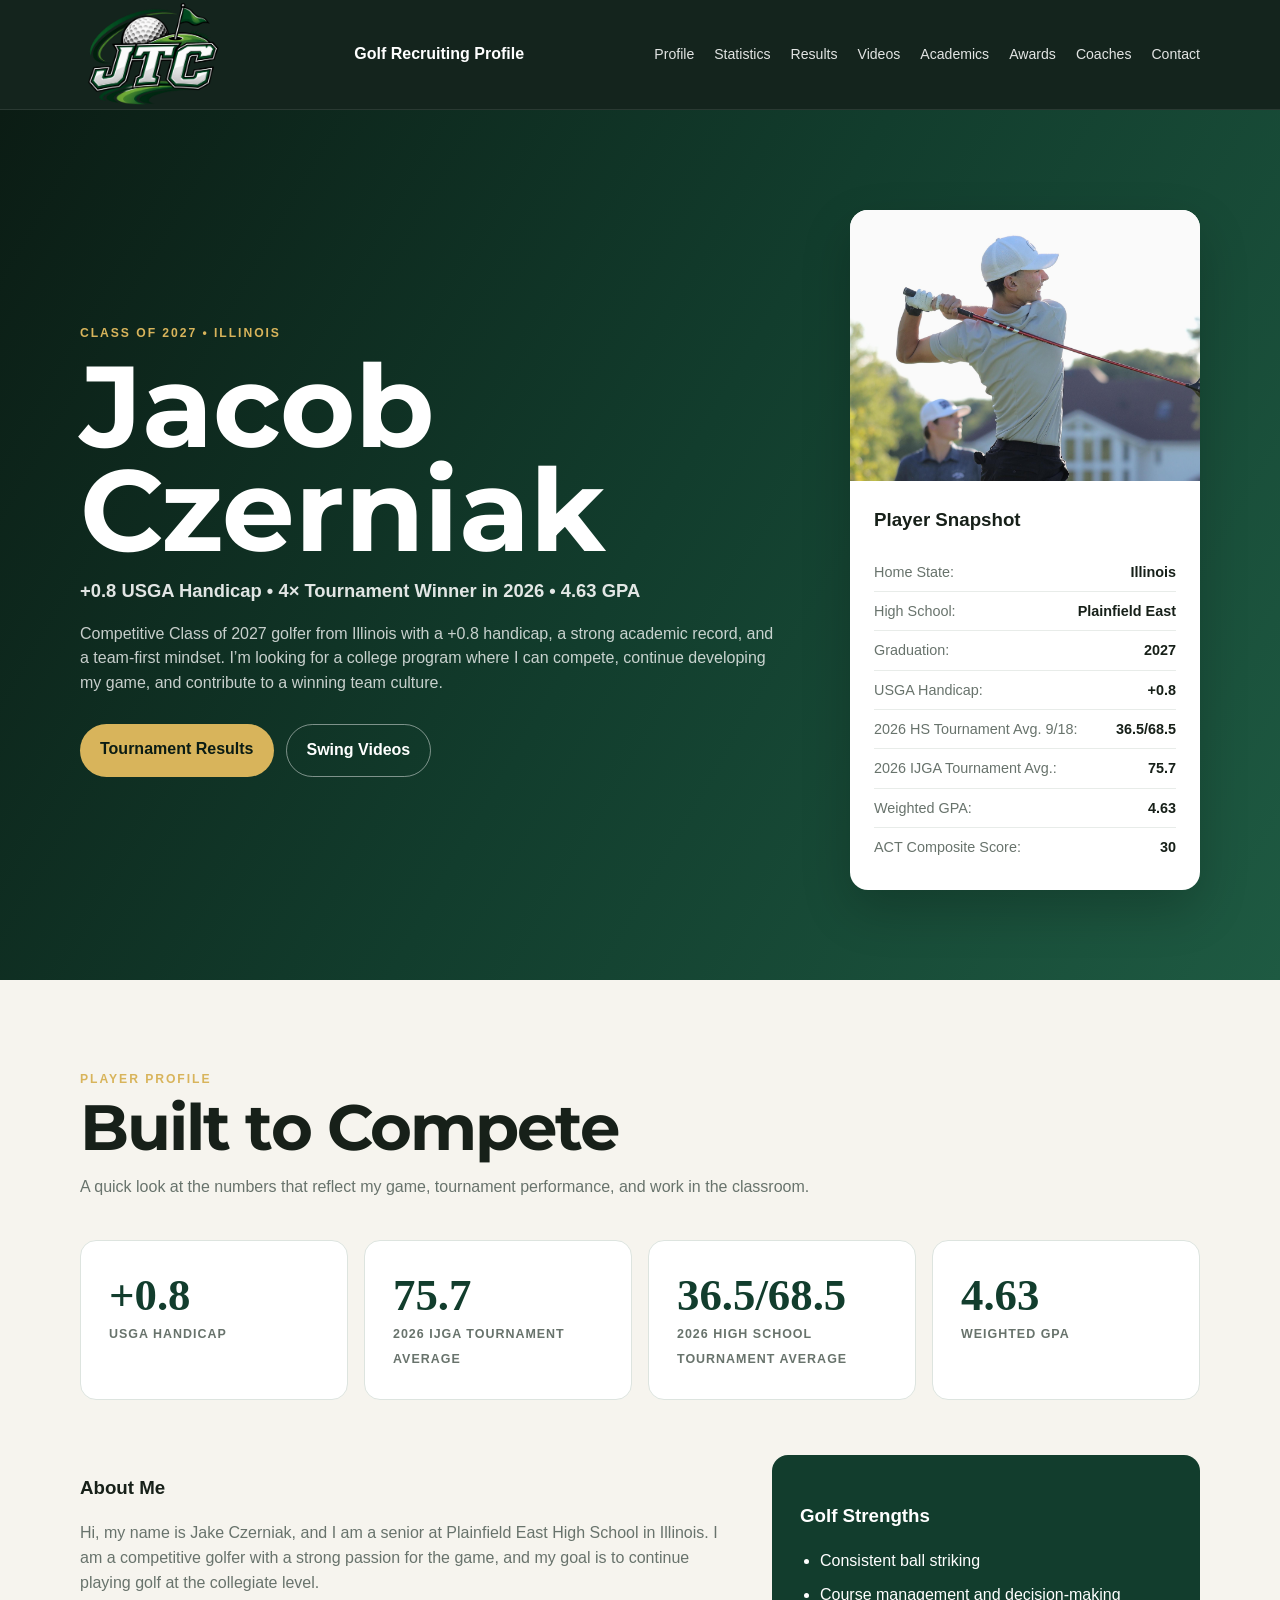
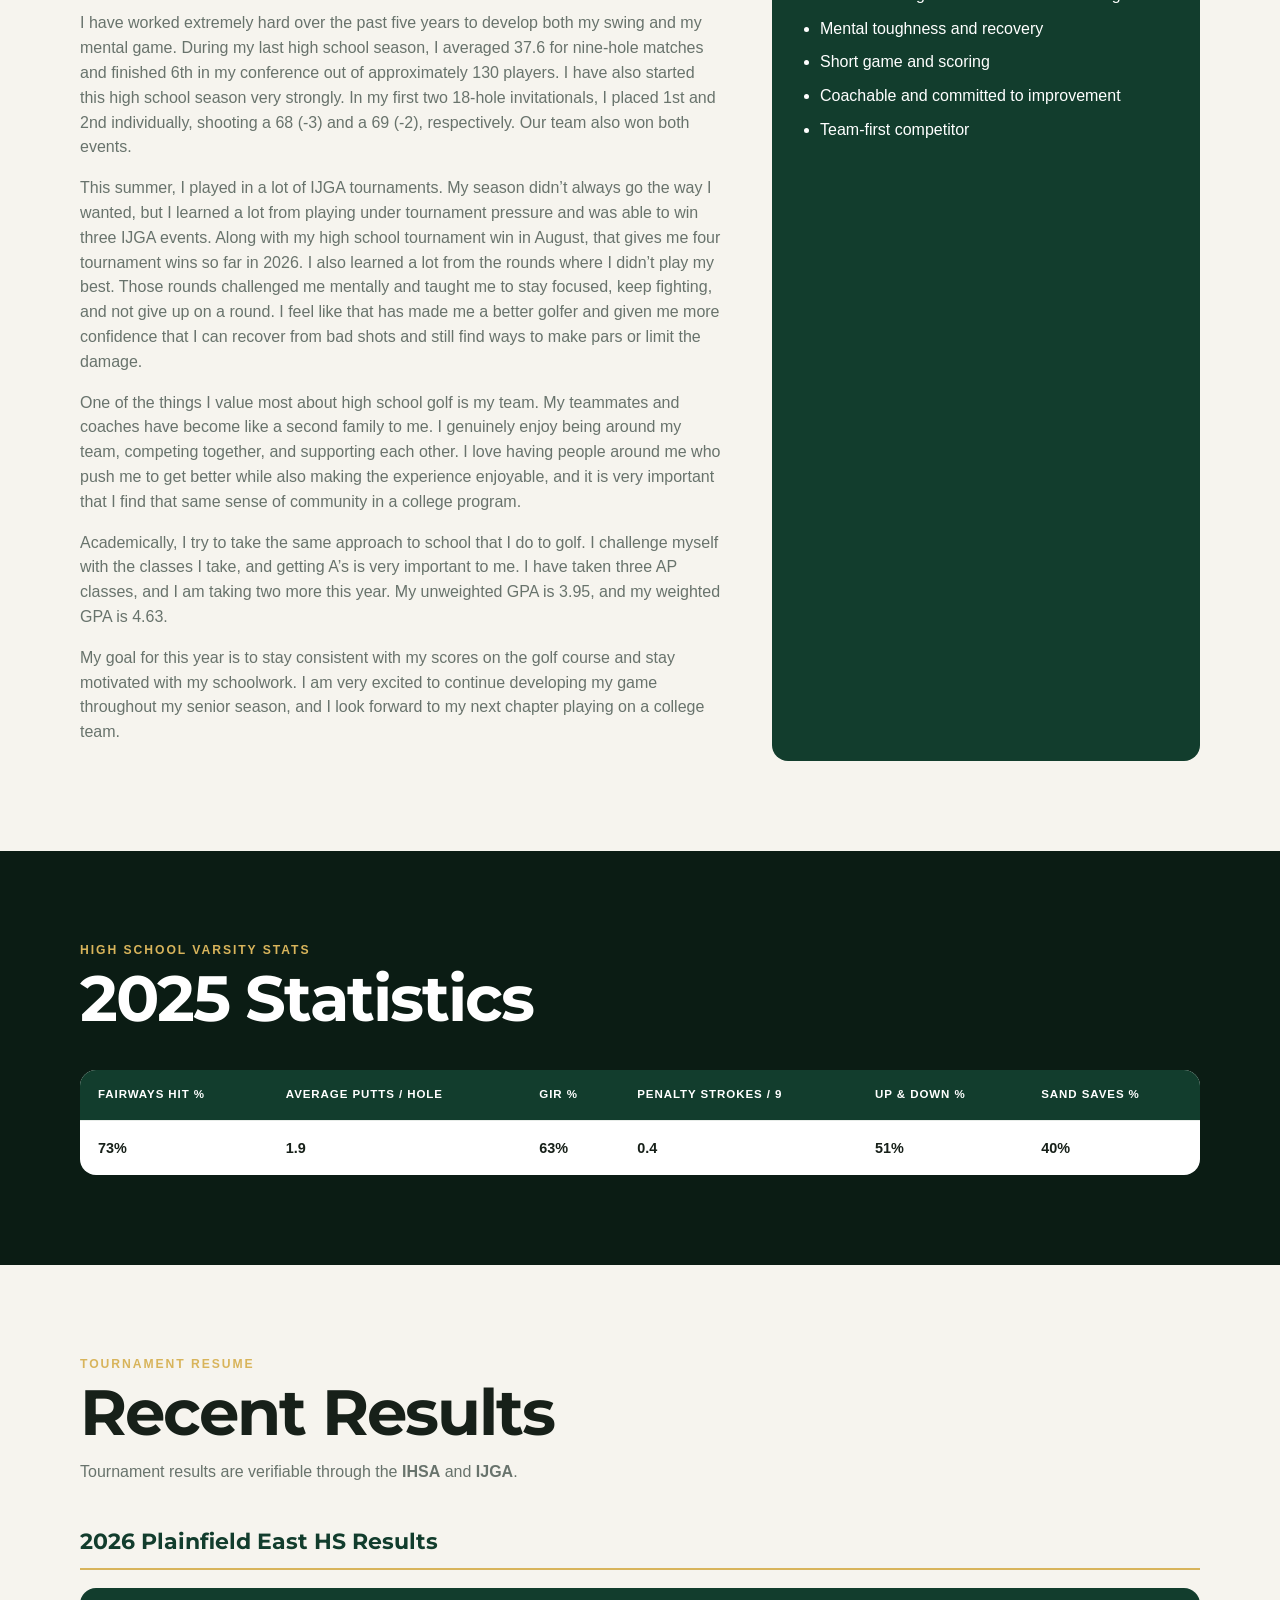
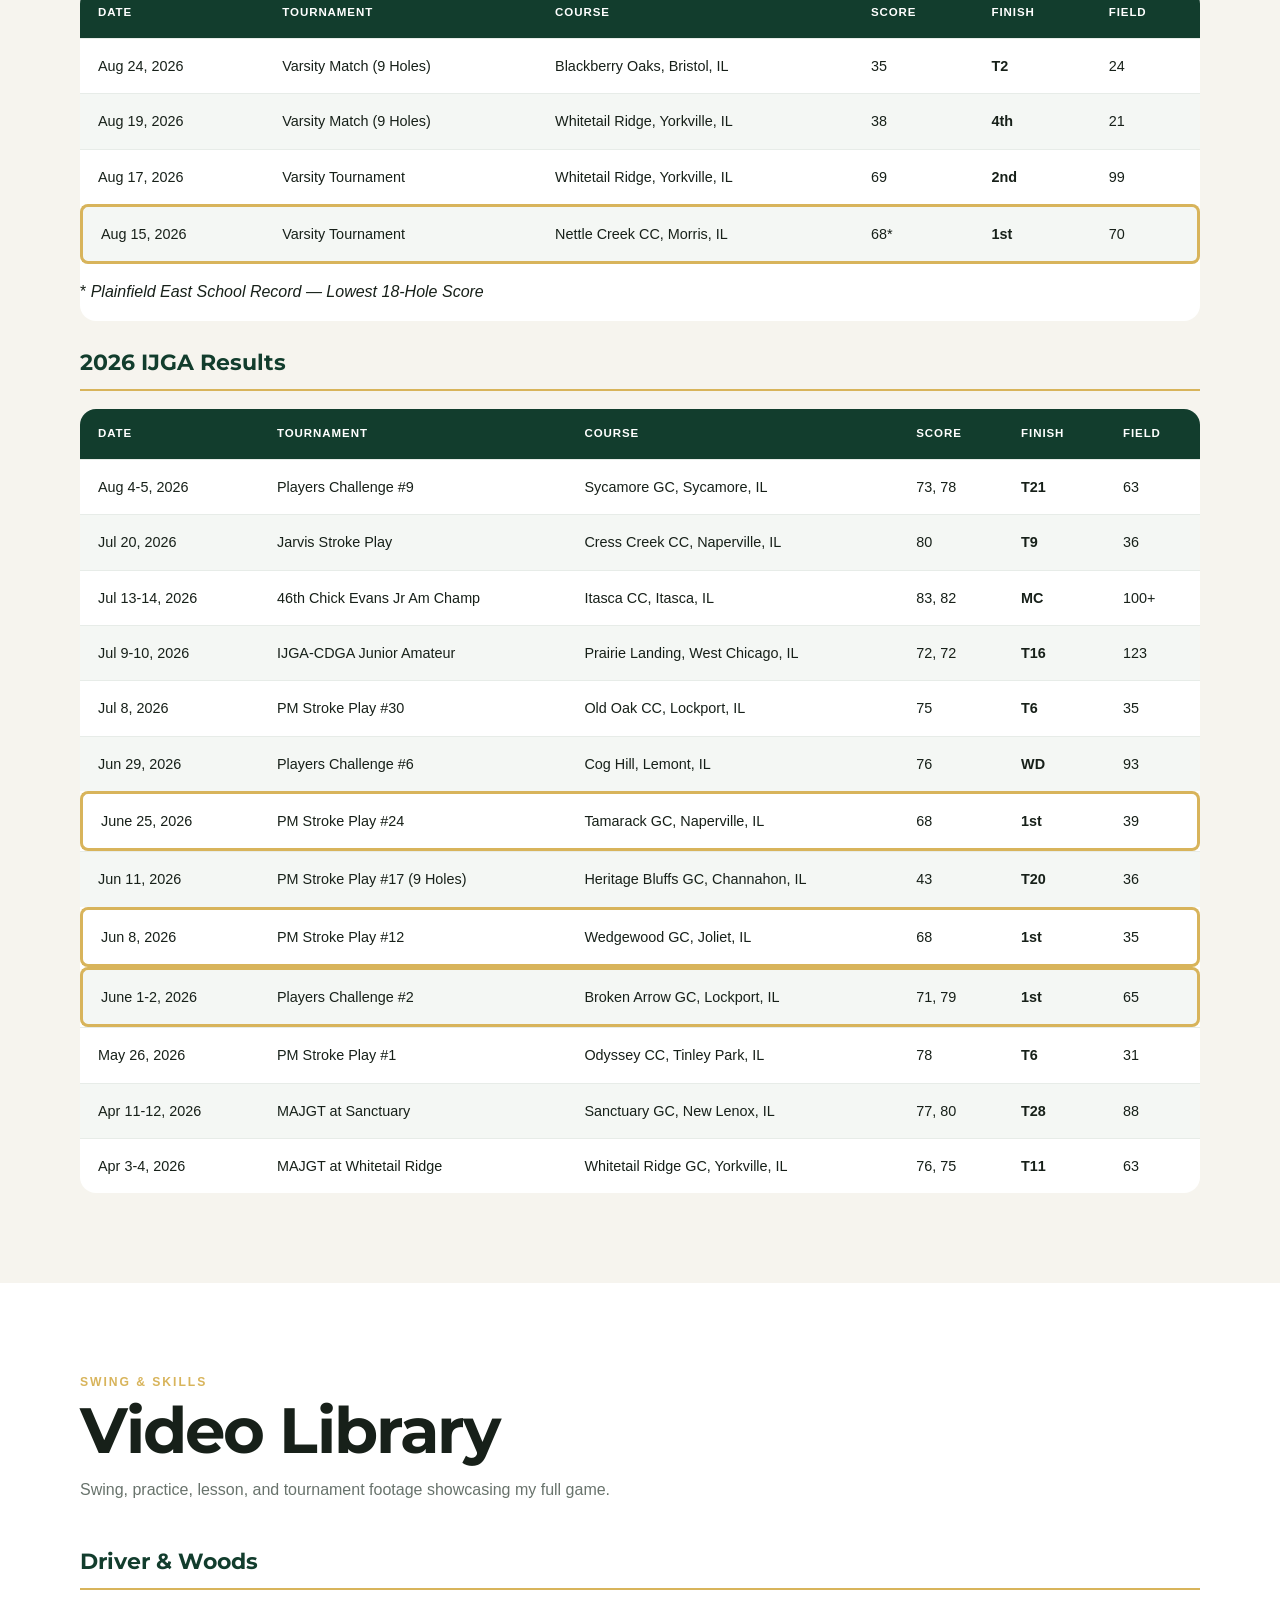
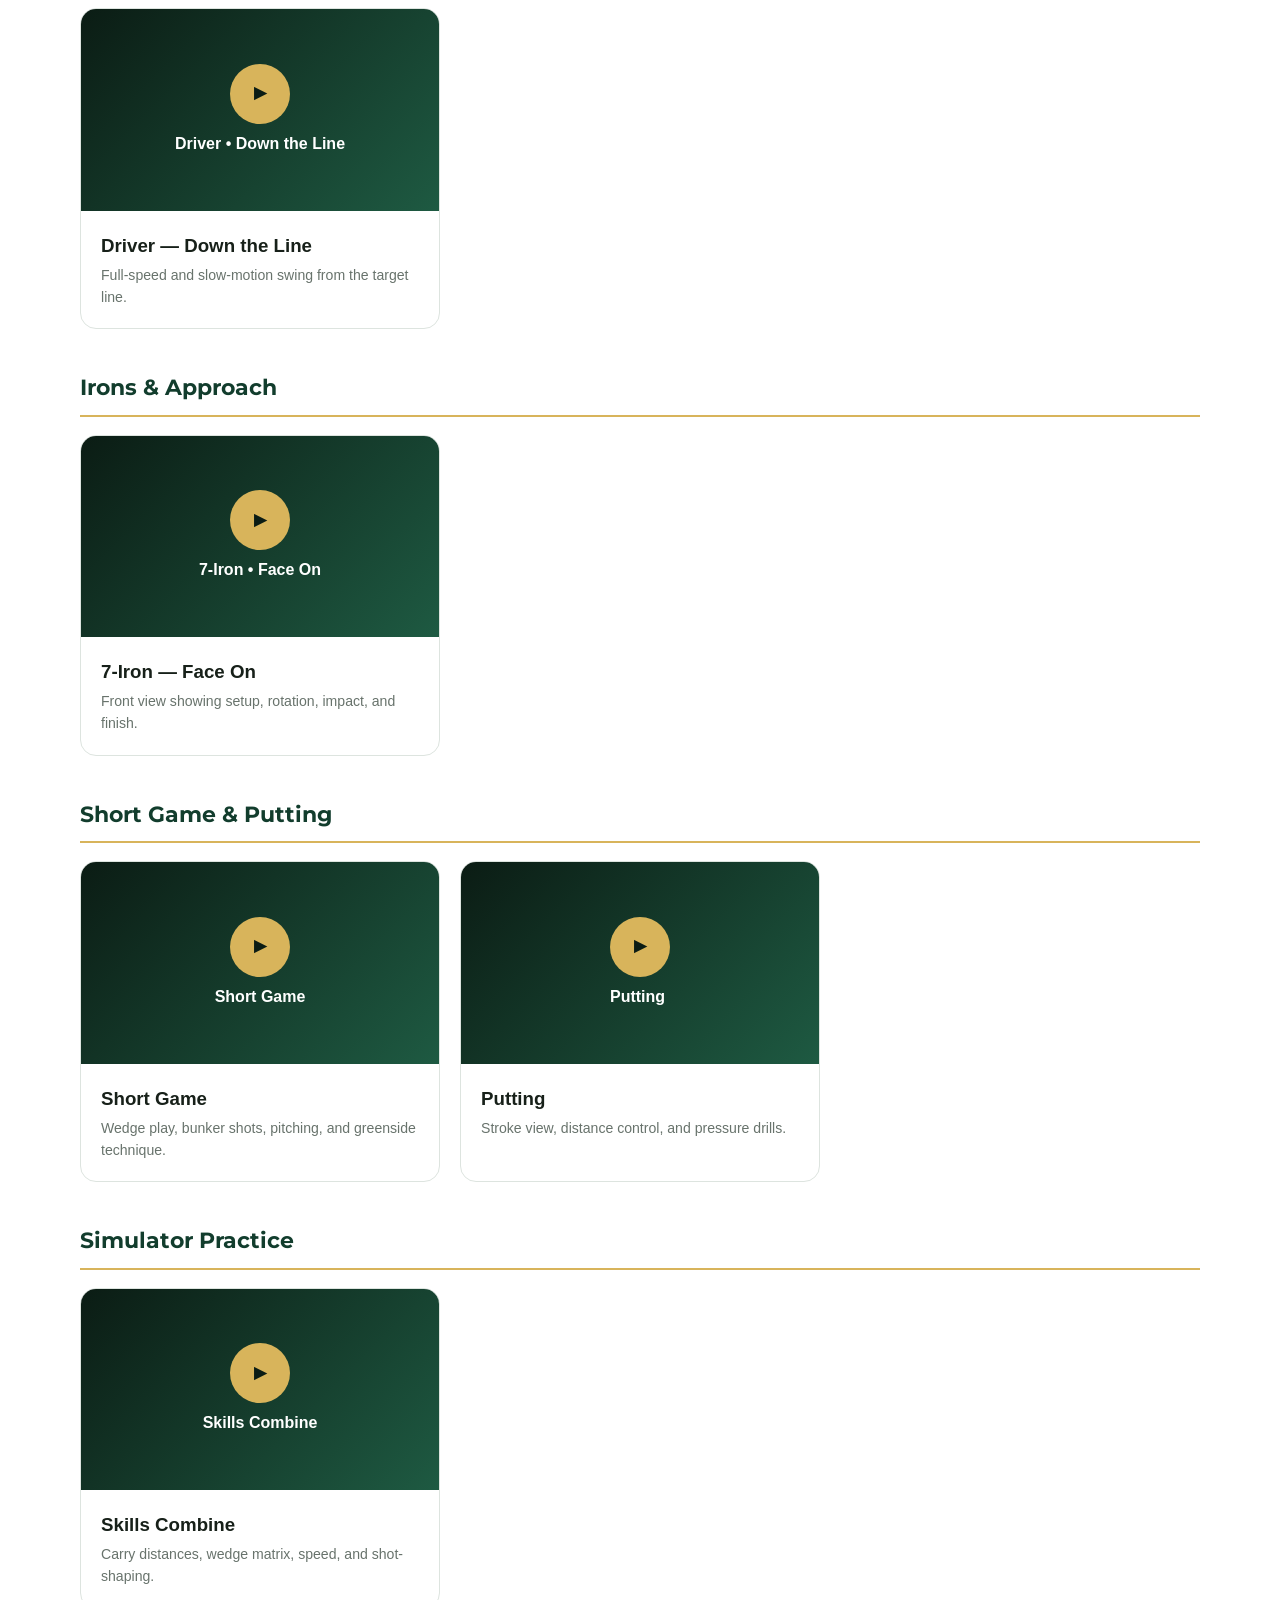
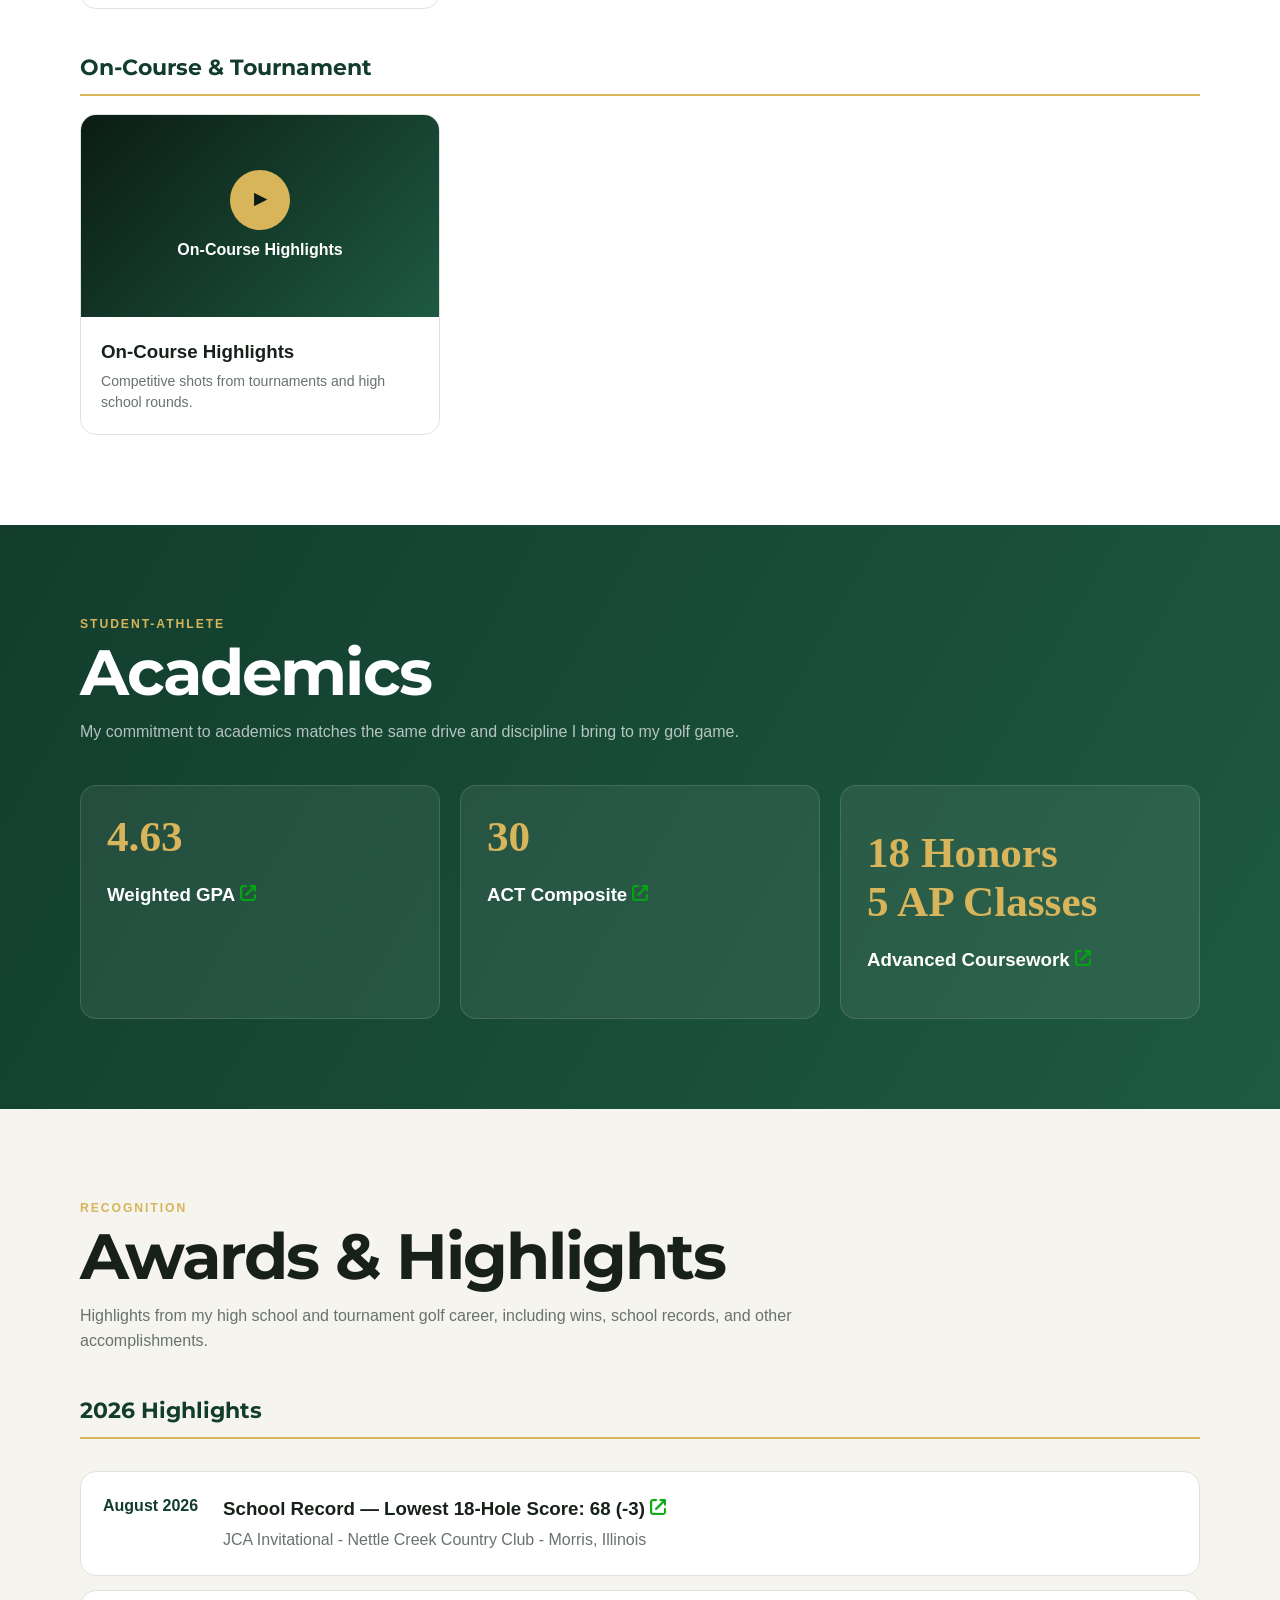
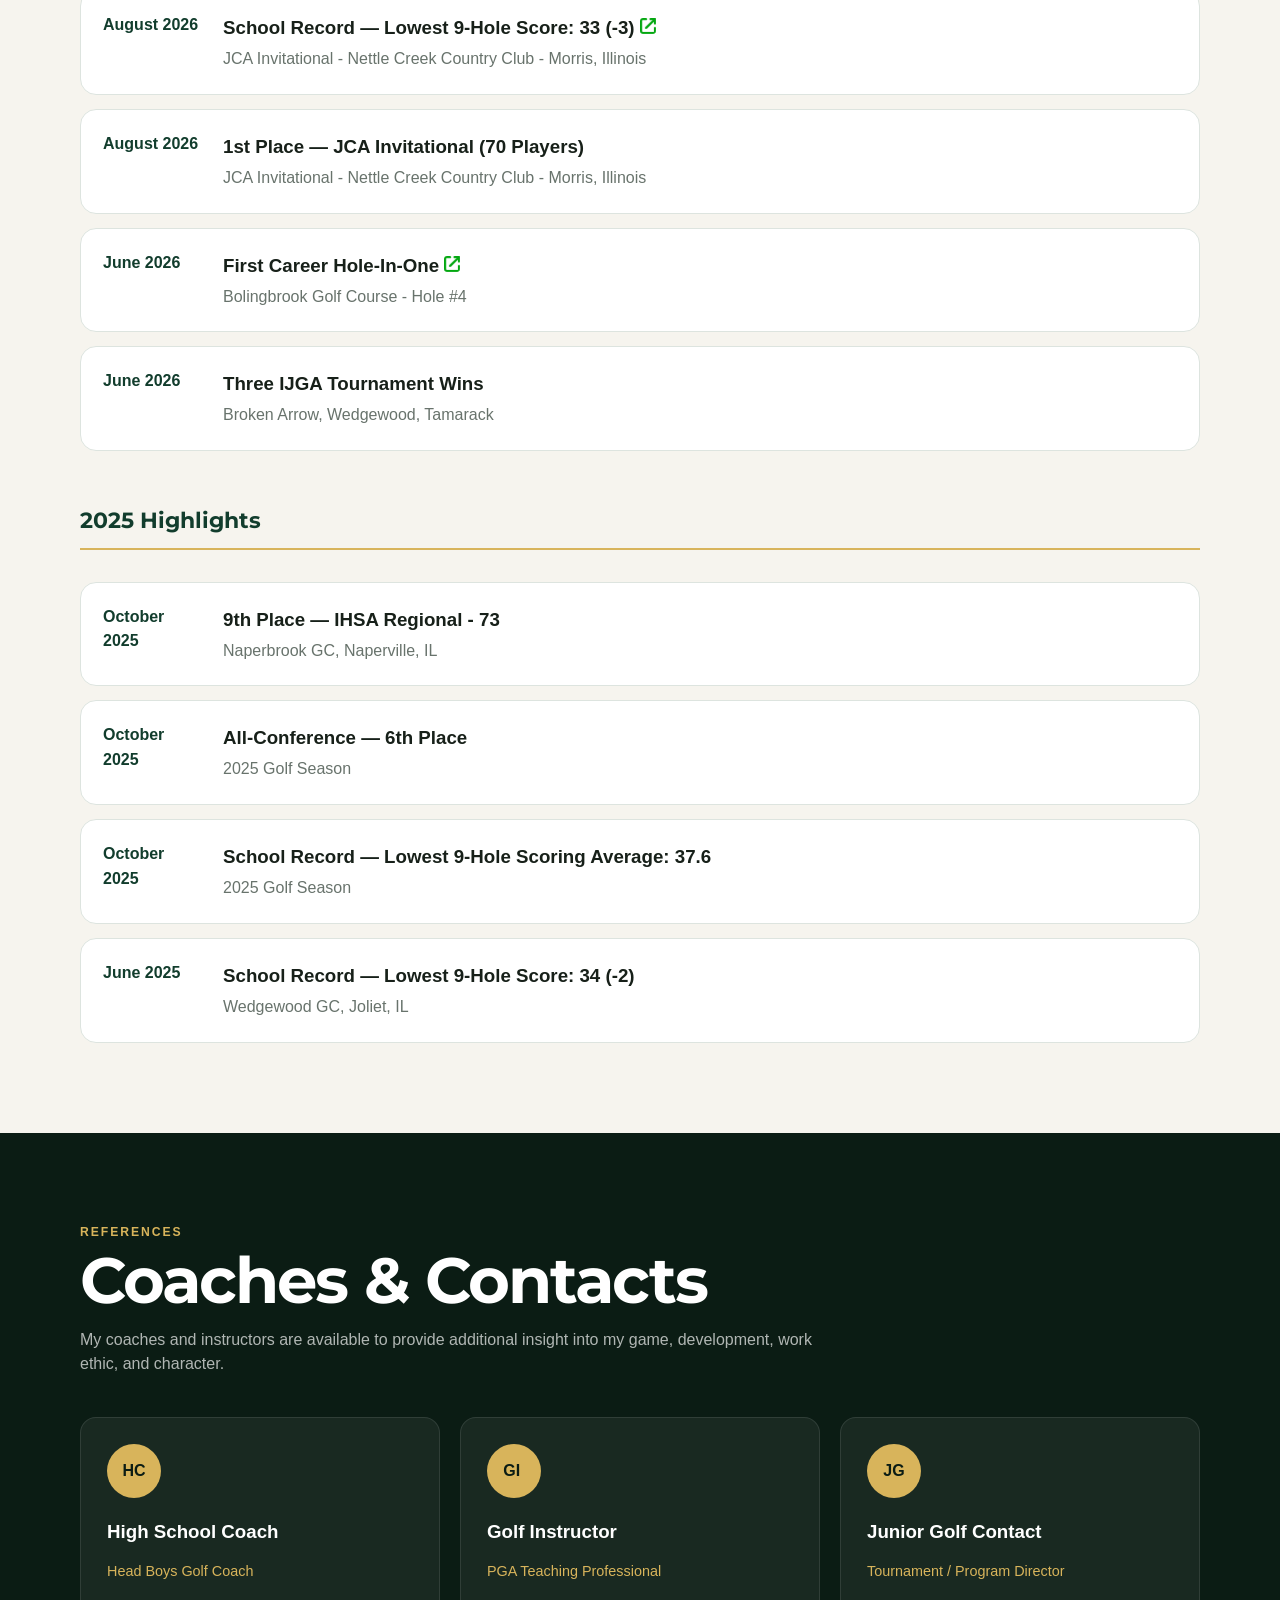
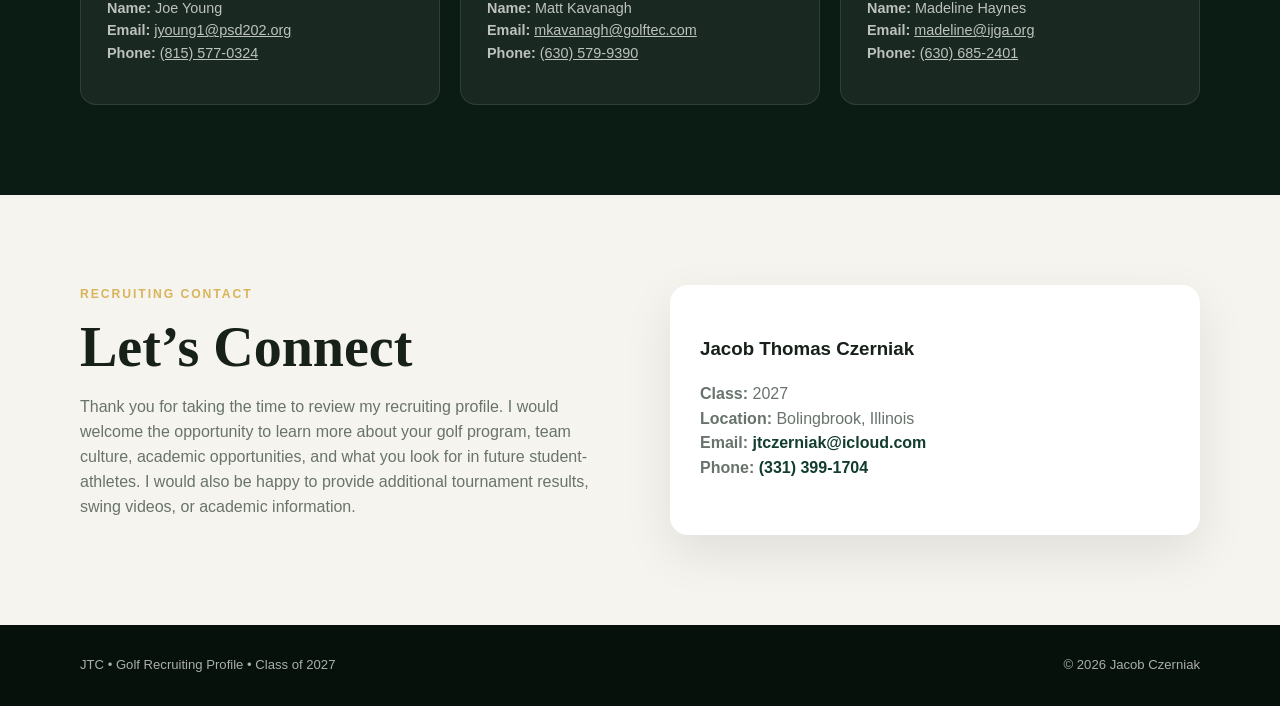
==== index.html @ aef62914 "Update index.html" ====
<!doctype html>
<html lang="en">
    <head>
        <meta charset="utf-8"/>
        <meta content="width=device-width,initial-scale=1" name="viewport"/>
        <meta content="High school golf recruiting profile" name="description"/>
        <title>Jacob Czerniak Golf Profile</title>
        <link rel="stylesheet" href="styles-montserrat.css">

        <style>
            .video-trigger {
                cursor: pointer;
            }

            .video-modal {
                position: fixed;
                inset: 0;
                z-index: 9999;
                display: none;
                align-items: center;
                justify-content: center;
                padding: 24px;
                background: rgba(0, 0, 0, 0.88);
            }

            .video-modal.open {
                display: flex;
            }

            .video-modal-dialog {
                position: relative;
                width: min(92vw, 420px);
                max-height: 92vh;
            }

            .video-modal-player {
                width: 100%;
                aspect-ratio: 9 / 16;
                overflow: hidden;
                border-radius: 14px;
                background: #000;
                box-shadow: 0 20px 60px rgba(0, 0, 0, 0.45);
            }

            .video-modal-player iframe {
                width: 100%;
                height: 100%;
                display: block;
                border: 0;
            }

            .video-modal-close {
                position: absolute;
                top: -44px;
                right: 0;
                width: 38px;
                height: 38px;
                border: 0;
                border-radius: 50%;
                background: #fff;
                color: #111;
                font-size: 26px;
                line-height: 1;
                cursor: pointer;
            }

            @media (max-height: 760px) {
                .video-modal-dialog {
                    width: min(80vw, 330px);
                }
            }
        </style>
    </head>
    <body>
        <header>
            <div class="wrap">
                <nav>
                    <img alt="" height="109" src="images/jtc_logo.png" width="144"/>
                    <a class="brand" href="#home"><span>Golf Recruiting Profile </span></a>
                    <div class="links">
                        <a href="#profile">Profile</a>
                        <a href="#stats">Statistics</a>
                        <a href="#results">Results</a>
                        <a href="#videos">Videos</a>
                        <a href="#academics">Academics</a>
                        <a href="#awards">Awards</a>
                        <a href="#coaches">Coaches</a>
                        <a href="#contact">Contact</a>
                    </div>
                </nav>
            </div>
        </header>
        <main>
            <section class="hero" id="home">
                <div class="wrap hero-grid">
                    <div>
                        <div class="kicker">Class of 2027 • Illinois</div>
                        <h1>Jacob Czerniak</h1>
                        <h2>+0.8 USGA Handicap • 4× Tournament Winner in 2026 • 4.63 GPA</h2>
                        <p>
                            Competitive Class of 2027 golfer from Illinois with a +0.8 handicap, a strong academic record, and a team-first mindset. I’m looking for a college program where I can compete, continue developing my game, and contribute to a winning team culture.
                        </p>
                        <div class="actions"><a class="btn primary" href="#results">Tournament Results</a><a class="btn secondary" href="#videos">Swing Videos</a></div>
                    </div>
                    <aside class="card">
                        <div class="photo"><img alt="" height="271" src="images/player_snapshot_photo.JPEG" width="405"/></div>
                        <div class="snapshot">
                            <h3>Player Snapshot</h3>
                            <div><span>Home State:</span><b>Illinois</b></div>
						  <div><span>High School:</span><b>Plainfield East</b></div>
                            <div><span>Graduation:</span><b>2027</b></div>
                            <div><span>USGA Handicap:</span><b>+0.8</b></div>
                            <div><span>2026 HS Tournament Avg. 9/18:</span><b>36.5/68.5</b></div>
                            <div><span>2026 IJGA Tournament Avg.:</span><b>75.7</b></div>
                            <div><span>Weighted GPA:</span><b>4.63</b></div>
                            <div><span>ACT Composite Score:</span><b>30</b></div>
                        </div>
                    </aside>
                </div>
            </section>
            <section id="profile" class="cream">
                <div class="wrap">
                    <div class="title"><div class="kicker">Player Profile</div><h2>Built to Compete</h2><p>A quick look at the numbers that reflect my game, tournament performance, and work in the classroom.</p></div>
                    <div class="stats">
                        <div class="stat"><strong>+0.8</strong><span>USGA Handicap</span></div>
                        <div class="stat"><strong>75.7</strong><span>2026 IJGA Tournament Average</span></div>
                        <div class="stat"><strong>36.5/68.5 </strong><span>2026 High School Tournament Average</span></div>
                        <div class="stat"><strong>4.63</strong><span>Weighted GPA</span></div>
                    </div>
                    <div class="about">
                        <div>
                            <h3>About Me</h3>
                            <p>Hi, my name is Jake Czerniak, and I am a senior at Plainfield East High School in Illinois. I am a competitive golfer with a strong passion for the game, and my goal is to continue playing golf at the collegiate level.</p>
                            <p>
                                I have worked extremely hard over the past five years to develop both my swing and my mental game. During my last high school season, I averaged 37.6 for nine-hole matches and finished 6th in my conference out of approximately 130 players. I have also started this high school season very strongly. In my first two 18-hole invitationals, I placed 1st and 2nd individually, shooting a 68 (-3) and a 69 (-2), respectively. Our team also won both events.
                            </p>
                            <p>
                                This summer, I played in a lot of IJGA tournaments. My season didn’t always go the way I wanted, but I learned a lot from playing under tournament pressure and was able to win three IJGA events. Along with my high school tournament win in August, that gives me four tournament wins so far in 2026. I also learned a lot from the rounds where I didn’t play my best. Those rounds challenged me mentally and taught me to stay focused, keep fighting, and not give up on a round. I feel like that has made me a better golfer and given me more confidence that I can recover from bad shots and still find ways to make pars or limit the damage.
                            </p>
                            <p>
                                One of the things I value most about high school golf is my team. My teammates and coaches have become like a second family to me. I genuinely enjoy being around my team, competing together, and supporting each other. I love having people around me who push me to get better while also making the experience enjoyable, and it is very important that I find that same sense of community in a college program.
                            </p>
                            <p>
                                Academically, I try to take the same approach to school that I do to golf. I challenge myself with the classes I take, and getting A’s is very important to me. I have taken three AP classes, and I am taking two more this year. My unweighted GPA is 3.95, and my weighted GPA is 4.63.
                            </p>
                            <p>
                                My goal for this year is to stay consistent with my scores on the golf course and stay motivated with my schoolwork. I am very excited to continue developing my game throughout my senior season, and I look forward to my next chapter playing on a college team.
                            </p>
                        </div>
                        <div class="strengths">
                            <h3>Golf Strengths</h3>
                            <ul>
                                <li>Consistent ball striking</li>
                                <li>Course management and decision-making</li>
                                <li>Mental toughness and recovery</li>
                                <li>Short game and scoring</li>
                                <li>Coachable and committed to improvement</li>
                                <li>Team-first competitor</li>
                            </ul>
                        </div>
                    </div>
                </div>
            </section>
            <section id="stats" class="dark">
                <div class="wrap">
                    <div class="title"><div class="kicker">High School Varsity Stats</div><h2>2025 Statistics</h2></div>
                    <div class="tablebox">
                        <table>
                            <thead>
                                <tr>
                                    <th>Fairways Hit %</th>
                                    <th>Average Putts / Hole</th>
                                    <th>GIR %</th>
                                    <th>Penalty Strokes / 9</th>
                                    <th>Up &amp; Down %</th>
                                    <th>Sand Saves %</th>
                                </tr>
                            </thead>
                            <tbody>
                                <tr>
                                    <td><strong>73%</strong></td>
                                    <td><strong>1.9</strong></td>
                                    <td><strong>63%</strong></td>
                                    <td><strong>0.4</strong></td>
                                    <td><strong>51%</strong></td>
                                    <td><strong>40%</strong></td>
                                </tr>
                            </tbody>
                        </table>
                    </div>
                </div>
            </section>
            <section id="results" class="cream">
                <div class="wrap">
                    <div class="title"><div class="kicker">Tournament Resume</div><h2>Recent Results</h2><p>Tournament results are verifiable through the <b>IHSA</b> and <b>IJGA</b>.</p></div>
                    <h3 class="video-group-title">2026 Plainfield East HS Results</h3>
                    <div class="tablebox">
                        <table>
                            <thead>
                                <tr>
                                    <th>Date</th>
                                    <th>Tournament</th>
                                    <th>Course</th>
                                    <th>Score</th>
                                    <th>Finish</th>
                                    <th>Field</th>
                                </tr>
                            </thead>
                            <tbody>
                                <tr>
                                    <td>Aug 24, 2026</td>
                                    <td>Varsity Match (9 Holes)</td>
                                    <td>Blackberry Oaks, Bristol, IL</td>
                                    <td>35</td>
                                    <td><b>T2</b></td>
                                    <td>24</td>
                                </tr>                                <tr>
                                    <td>Aug 19, 2026</td>
                                    <td>Varsity Match (9 Holes)</td>
                                    <td>Whitetail Ridge, Yorkville, IL</td>
                                    <td>38</td>
                                    <td><b>4th</b></td>
                                    <td>21</td>
                                </tr>
                                <tr>
                                    <td>Aug 17, 2026</td>
                                    <td>Varsity Tournament</td>
                                    <td>Whitetail Ridge, Yorkville, IL</td>
                                    <td>69</td>
                                    <td><b>2nd</b></td>
                                    <td>99</td>
                                </tr>
                                <tr class="highlight-row">
                                    <td>Aug 15, 2026</td>
                                    <td>Varsity Tournament</td>
                                    <td>Nettle Creek CC, Morris, IL</td>
                                    <td>68*</td>
                                    <td><b>1st</b></td>
                                    <td>70</td>
                                </tr>
                            </tbody>
                        </table>
                        <p>* <i>Plainfield East School Record — Lowest 18-Hole Score</i></p>
                    </div>
					<br>
                    <h3 class="video-group-title section-subheading">2026 IJGA Results</h3>
                    <div class="tablebox">
                        <table>
                            <thead>
                                <tr>
                                    <th>Date</th>
                                    <th>Tournament</th>
                                    <th>Course</th>
                                    <th>Score</th>
                                    <th>Finish</th>
                                    <th>Field</th>
                                </tr>
                            </thead>
                            <tbody>
                                <tr>
                                    <td>Aug 4-5, 2026</td>
                                    <td>Players Challenge #9</td>
                                    <td>Sycamore GC, Sycamore, IL</td>
                                    <td>73, 78</td>
                                    <td><b>T21</b></td>
                                    <td>63</td>
                                </tr>
                                <tr>
                                    <td>Jul 20, 2026</td>
                                    <td>Jarvis Stroke Play</td>
                                    <td>Cress Creek CC, Naperville, IL</td>
                                    <td>80</td>
                                    <td><b>T9</b></td>
                                    <td>36</td>
                                </tr>
                                <tr>
                                    <td>Jul 13-14, 2026</td>
                                    <td>46th Chick Evans Jr Am Champ</td>
                                    <td>Itasca CC, Itasca, IL</td>
                                    <td>83, 82</td>
                                    <td><b>MC</b></td>
                                    <td>100+</td>
                                </tr>
                                <tr>
                                    <td>Jul 9-10, 2026</td>
                                    <td>IJGA-CDGA Junior Amateur</td>
                                    <td>Prairie Landing, West Chicago, IL </td>
                                    <td>72, 72</td>
                                    <td><b>T16 </b></td>
                                    <td>123 </td>
                                </tr>
                                <tr>
                                    <td>Jul 8, 2026</td>
                                    <td>PM Stroke Play #30</td>
                                    <td>Old Oak CC, Lockport, IL</td>
                                    <td>75</td>
                                    <td><b>T6</b></td>
                                    <td>35 </td>
                                </tr>
                                <tr>
                                    <td>Jun 29, 2026</td>
                                    <td>Players Challenge #6</td>
                                    <td>Cog Hill, Lemont, IL </td>
                                    <td>76</td>
                                    <td><b>WD </b></td>
                                    <td>93</td>
                                </tr>
                                <tr class="highlight-row">
                                    <td>June 25, 2026</td>
                                    <td>PM Stroke Play #24</td>
                                    <td>Tamarack GC, Naperville, IL</td>
                                    <td>68 </td>
                                    <td><b>1st </b></td>
                                    <td>39 </td>
                                </tr>
                                <tr>
                                    <td>Jun 11, 2026</td>
                                    <td>PM Stroke Play #17 (9 Holes)</td>
                                    <td>Heritage Bluffs GC, Channahon, IL</td>
                                    <td>43</td>
                                    <td><b>T20</b></td>
                                    <td>36 </td>
                                </tr>
                                <tr class="highlight-row">
                                    <td>Jun 8, 2026</td>
                                    <td>PM Stroke Play #12</td>
                                    <td>Wedgewood GC, Joliet, IL</td>
                                    <td>68 </td>
                                    <td><b>1st</b></td>
                                    <td>35 </td>
                                </tr>
                                <tr class="highlight-row">
                                    <td>June 1-2, 2026</td>
                                    <td>Players Challenge #2</td>
                                    <td>Broken Arrow GC, Lockport, IL </td>
                                    <td>71, 79</td>
                                    <td><b>1st </b></td>
                                    <td>65 </td>
                                </tr>
                                <tr>
                                    <td>May 26, 2026</td>
                                    <td>PM Stroke Play #1</td>
                                    <td>Odyssey CC, Tinley Park, IL</td>
                                    <td>78 </td>
                                    <td><b>T6 </b></td>
                                    <td>31 </td>
                                </tr>
                                <tr>
                                    <td>Apr 11-12, 2026</td>
                                    <td>MAJGT at Sanctuary </td>
                                    <td>Sanctuary GC, New Lenox, IL</td>
                                    <td>77, 80 </td>
                                    <td><b>T28</b></td>
                                    <td>88 </td>
                                </tr>
                                <tr>
                                    <td>Apr 3-4, 2026</td>
                                    <td>MAJGT at Whitetail Ridge</td>
                                    <td>Whitetail Ridge GC, Yorkville, IL</td>
                                    <td>76, 75</td>
                                    <td><b>T11 </b></td>
                                    <td>63 </td>
                                </tr>
                            </tbody>
                        </table>
                    </div>
                </div>
            </section>
            <section id="videos">
                <div class="wrap">
                    <div class="title">
                        <div class="kicker">Swing &amp; Skills</div>
                        <h2>Video Library</h2>
                        <p>Swing, practice, lesson, and tournament footage showcasing my full game.</p>
                    </div>

                    <div class="video-group">
                        <h3 class="video-group-title">Driver &amp; Woods</h3>
                        <div class="grid3">
                            <div class="video video-trigger" data-video-id="4Qqoicbg-uo" role="button" tabindex="0" aria-label="Play Driver — Down the Line video">
                                <div class="video-screen"><div><div class="play">▶</div>Driver • Down the Line</div></div>
                                <div class="video-copy"><h3>Driver — Down the Line</h3><p>Full-speed and slow-motion swing from the target line.</p></div>
                            </div>
                        </div>
                    </div>

                    <div class="video-group">
                        <h3 class="video-group-title">Irons &amp; Approach</h3>
                        <div class="grid3">
                            <div class="video">
                                <div class="video-screen"><div><div class="play">▶</div>7-Iron • Face On</div></div>
                                <div class="video-copy"><h3>7-Iron — Face On</h3><p>Front view showing setup, rotation, impact, and finish.</p></div>
                            </div>
                        </div>
                    </div>

                    <div class="video-group">
                        <h3 class="video-group-title">Short Game &amp; Putting</h3>
                        <div class="grid3">
                            <div class="video">
                                <div class="video-screen"><div><div class="play">▶</div>Short Game</div></div>
                                <div class="video-copy"><h3>Short Game</h3><p>Wedge play, bunker shots, pitching, and greenside technique.</p></div>
                            </div>
                            <div class="video">
                                <div class="video-screen"><div><div class="play">▶</div>Putting</div></div>
                                <div class="video-copy"><h3>Putting</h3><p>Stroke view, distance control, and pressure drills.</p></div>
                            </div>
                        </div>
                    </div>

                    <div class="video-group">
                        <h3 class="video-group-title">Simulator Practice</h3>
                        <div class="grid3">
                            <div class="video">
                                <div class="video-screen"><div><div class="play">▶</div>Skills Combine</div></div>
                                <div class="video-copy"><h3>Skills Combine</h3><p>Carry distances, wedge matrix, speed, and shot-shaping.</p></div>
                            </div>
                        </div>
                    </div>

                    <div class="video-group">
                        <h3 class="video-group-title">On-Course &amp; Tournament</h3>
                        <div class="grid3">
                            <div class="video">
                                <div class="video-screen"><div><div class="play">▶</div>On-Course Highlights</div></div>
                                <div class="video-copy"><h3>On-Course Highlights</h3><p>Competitive shots from tournaments and high school rounds.</p></div>
                            </div>
                        </div>
                    </div>
                </div>
            </section>
            <section id="academics" class="green">
                <div class="wrap">
                    <div class="title"><div class="kicker">Student-Athlete</div><h2>Academics</h2><p>My commitment to academics matches the same drive and discipline I bring to my golf game.</p></div>
                    <div class="grid3">  
						<div class="academic academic-trigger" data-image-src="images/gpa_average_image.png" data-image-alt="Weighted GPA academic record" role="button" tabindex="0"><strong>4.63</strong><h3>Weighted GPA <img alt="" height="16" src="images/link_icon.png" width="16"/></h3><p></p></div>
						<div class="academic academic-trigger" data-image-src="images/act_score.png" data-image-alt="ACT Composite score" role="button" tabindex="0"><strong>30</strong><h3>ACT Composite <img alt="" height="16" src="images/link_icon.png" width="16"/></h3><p></p></div>
                        <div class="academic academic-trigger" data-image-src="images/transcript.png" data-image-alt="Advanced coursework and transcript" role="button" tabindex="0"><p><strong>18 Honors <br/> 5 AP Classes</strong></p><h3>Advanced Coursework <img alt="" height="16" src="images/link_icon.png" width="16"/></h3></div>
                    </div>
                </div>
            </section>
            <section id="awards" class="cream">
                <div class="wrap">
                    <div class="title"><div class="kicker">Recognition</div><h2>Awards &amp; Highlights</h2><p>Highlights from my high school and tournament golf career, including wins, school records, and other accomplishments.</p></div>
                    <div class="awards">
                        <h3 class="video-group-title">2026 Highlights</h3>
                        <a href="https://www.instagram.com/p/DcM0X3Sx5oL/" style="text-decoration: none; color: inherit;">
						<div class="award">
                            <div class="year">August 2026</div>
                            <div><h3>School Record — Lowest 18-Hole Score: 68 (-3) <img alt="" height="16" src="images/link_icon.png" width="16"/></h3><p>JCA Invitational - Nettle Creek Country Club - Morris, Illinois</p></div>
                        </div>
						</a>
						<a href="https://www.instagram.com/p/DcM0X3Sx5oL/" style="text-decoration: none; color: inherit;">
                        <div class="award">
                            <div class="year">August 2026</div>
                            <div><h3>School Record — Lowest 9-Hole Score: 33 (-3) <img alt="" height="16" src="images/link_icon.png" width="16"/></h3><p>JCA Invitational - Nettle Creek Country Club - Morris, Illinois</p></div>
                        </div>
						</a>
                        <div class="award">
							<div class="year">August 2026</div>
							<div><h3>1st Place — JCA Invitational (70 Players)</h3><p>JCA Invitational - Nettle Creek Country Club - Morris, Illinois</p></div>
						</div>
                        <a href="https://www.instagram.com/p/DaN9WopFpWT/?igsi=MXZmNzZmdzd2czh5dg" style="text-decoration: none; color: inherit;">
                        <div class="award"><div class="year">June 2026 </div>
							<div><h3>First Career Hole-In-One <img alt="" height="16" src="images/link_icon.png" width="16"/></h3><p>Bolingbrook Golf Course - Hole #4</p></div>
						</div>
                        </a>
                        <div class="award"><div class="year">June 2026</div><div><h3>Three IJGA Tournament Wins</h3><p>Broken Arrow, Wedgewood, Tamarack</p></div></div>
                        <br>
						<h3 class="video-group-title section-subheading">2025 Highlights</h3>
                        <div class="award"><div class="year">October 2025</div><div><h3>9th Place — IHSA Regional - 73</h3><p>Naperbrook GC, Naperville, IL</p></div></div>
                        <div class="award"><div class="year">October 2025</div><div><h3>All-Conference — 6th Place</h3><p>2025 Golf Season</p></div></div>
                        <div class="award"><div class="year">October 2025</div><div><h3>School Record — Lowest 9-Hole Scoring Average: 37.6</h3><p>2025 Golf Season</p></div></div>
                        <div class="award"><div class="year">June 2025</div><div><h3>School Record — Lowest 9-Hole Score: 34 (-2)</h3><p>Wedgewood GC, Joliet, IL</p></div></div>
                    </div>
                </div>
            </section>
            <section id="coaches" class="dark">
                <div class="wrap">
                    <div class="title"><div class="kicker">References</div><h2>Coaches &amp; Contacts</h2><p>My coaches and instructors are available to provide additional insight into my game, development, work ethic, and character.</p></div>
                    <div class="grid3">
                        <div class="coach">
                            <div class="avatar">HC</div>
                            <h3>High School Coach</h3>
                            <p class="role">Head Boys Golf Coach</p>
                            <p><b>Name:</b> Joe Young<br/><b>Email: </b><a href="mailto:jyoung1@psd202.org">jyoung1@psd202.org</a><br/><b>Phone: </b><a href="tel:+18155770324"> (815) 577-0324</a></p>
                        </div>
                        <div class="coach">
                            <div class="avatar">GI </div>
                            <h3>Golf Instructor</h3>
                            <p class="role">PGA Teaching Professional</p>
                            <p><b>Name:</b> Matt Kavanagh<br/><b>Email: </b><a href="mailto:mkavanagh@golftec.com">mkavanagh@golftec.com</a><br/><b>Phone: </b><a href="tel:+16305799390">(630) 579-9390</a></p>
                        </div>
                        <div class="coach">
                            <div class="avatar">JG</div>
                            <h3>Junior Golf Contact</h3>
                            <p class="role">Tournament / Program Director</p>
                            <p><b>Name:</b> Madeline Haynes<br/><b>Email: </b><a href="mailto:madeline@ijga.org">madeline@ijga.org</a><br/><b>Phone: </b><a href="tel:+16306852401">(630) 685-2401</a></p>
                        </div>
                    </div>
                </div>
            </section>
            <section id="contact" class="cream">
                <div class="wrap contact">
                    <div>
                        <div class="kicker">Recruiting Contact</div>
                        <h2 style="font:700 3.5rem Georgia,serif;margin:.2em 0">Let’s Connect</h2>
                        <p>
                            Thank you for taking the time to review my recruiting profile. I would welcome the opportunity to learn more about your golf program, team culture, academic opportunities, and what you look for in future student-athletes. I would also be happy to provide additional tournament results, swing videos, or academic information.
                        </p>
                    </div>
                    <div class="contact-card">
                        <h3>Jacob Thomas Czerniak</h3>
                      <p><b>Class:</b> 2027<br/><b>Location:</b> Bolingbrook, Illinois<br/><b>Email:</b><a href="mailto:jtczerniak@icloud.com"> jtczerniak@icloud.com</a><br/><b>Phone:</b><a href="tel:+13313991704"> (331) 399-1704</a></p>
                        <p></p>
                    </div>
                </div>
            </section>
        </main>
        <footer>
            <div class="wrap footer"><span>JTC • Golf Recruiting Profile • Class of 2027</span><span>© 2026 Jacob Czerniak</span></div>
        </footer>

        <div class="academic-image-modal" id="academicImageModal" aria-hidden="true">
            <div class="academic-image-modal-dialog" role="dialog" aria-modal="true" aria-label="Academic document viewer">
                <button class="academic-image-modal-close" id="academicImageModalClose" type="button" aria-label="Close academic image">&times;</button>
                <img id="academicModalImage" src="" alt=""/>
            </div>
        </div>

        <div class="video-modal" id="videoModal" aria-hidden="true">
            <div class="video-modal-dialog" role="dialog" aria-modal="true" aria-label="Golf video player">
                <button class="video-modal-close" id="videoModalClose" type="button" aria-label="Close video">&times;</button>
                <div class="video-modal-player">
                    <iframe id="videoModalFrame" title="Golf swing video" referrerpolicy="strict-origin-when-cross-origin" allow="accelerometer; autoplay; clipboard-write; encrypted-media; gyroscope; picture-in-picture; web-share" allowfullscreen></iframe>
                </div>
            </div>
        </div>

        <script>
            const videoModal = document.getElementById('videoModal');
            const videoModalFrame = document.getElementById('videoModalFrame');
            const videoModalClose = document.getElementById('videoModalClose');
            let lastVideoTrigger = null;
            const academicImageModal = document.getElementById('academicImageModal');
            const academicModalImage = document.getElementById('academicModalImage');
            const academicImageModalClose = document.getElementById('academicImageModalClose');
            let lastAcademicTrigger = null;

            function openAcademicImageModal(trigger) {
                if (!trigger.dataset.imageSrc) return;
                lastAcademicTrigger = trigger;
                academicModalImage.src = trigger.dataset.imageSrc;
                academicModalImage.alt = trigger.dataset.imageAlt || 'Academic document';
                academicImageModal.classList.add('open');
                academicImageModal.setAttribute('aria-hidden', 'false');
                document.body.style.overflow = 'hidden';
                academicImageModalClose.focus();
            }
            function closeAcademicImageModal() {
                academicImageModal.classList.remove('open');
                academicImageModal.setAttribute('aria-hidden', 'true');
                academicModalImage.src = '';
                document.body.style.overflow = '';
                if (lastAcademicTrigger) lastAcademicTrigger.focus();
            }
            document.querySelectorAll('.academic-trigger').forEach((trigger) => {
                trigger.addEventListener('click', () => openAcademicImageModal(trigger));
                trigger.addEventListener('keydown', (event) => {
                    if (event.key === 'Enter' || event.key === ' ') { event.preventDefault(); openAcademicImageModal(trigger); }
                });
            });
            academicImageModalClose.addEventListener('click', closeAcademicImageModal);
            academicImageModal.addEventListener('click', (event) => { if (event.target === academicImageModal) closeAcademicImageModal(); });

            function openVideoModal(trigger) {
                const videoId = trigger.dataset.videoId;
                if (!videoId) return;

                lastVideoTrigger = trigger;
                videoModalFrame.src = `https://www.youtube-nocookie.com/embed/${videoId}?autoplay=1&playsinline=1&rel=0`;
                videoModal.classList.add('open');
                videoModal.setAttribute('aria-hidden', 'false');
                document.body.style.overflow = 'hidden';
                videoModalClose.focus();
            }

            function closeVideoModal() {
                videoModal.classList.remove('open');
                videoModal.setAttribute('aria-hidden', 'true');
                videoModalFrame.src = '';
                document.body.style.overflow = '';

                if (lastVideoTrigger) {
                    lastVideoTrigger.focus();
                }
            }

            document.querySelectorAll('.video-trigger').forEach((trigger) => {
                trigger.addEventListener('click', () => openVideoModal(trigger));
                trigger.addEventListener('keydown', (event) => {
                    if (event.key === 'Enter' || event.key === ' ') {
                        event.preventDefault();
                        openVideoModal(trigger);
                    }
                });
            });

            videoModalClose.addEventListener('click', closeVideoModal);

            videoModal.addEventListener('click', (event) => {
                if (event.target === videoModal) {
                    closeVideoModal();
                }
            });

            document.addEventListener('keydown', (event) => {
                if (event.key === 'Escape' && videoModal.classList.contains('open')) {
                    closeVideoModal();
                }
                if (event.key === 'Escape' && academicImageModal.classList.contains('open')) {
                    closeAcademicImageModal();
                }
            });
        </script>
    </body>
</html>
---- styles-montserrat.css ----
@import url('https://fonts.googleapis.com/css2?family=Montserrat:wght@600;700;800&display=swap');
:root {
    --green: #123d2d;
    --green2: #1e5a42;
    --gold: #d8b45b;
    --cream: #f6f4ee;
    --dark: #0b1c14;
    --text: #172019;
    --muted: #68736c
}

* {
    box-sizing: border-box
}

html {
    scroll-behavior: smooth
}

body {
    margin: 0;
    font-family: Arial,Helvetica,sans-serif;
    color: var(--text);
    line-height: 1.55
}

a {
    color: inherit
}

.wrap {
    width: min(1120px,calc(100% - 36px));
    margin: auto
}

header {
    position: sticky;
    top: 0;
    z-index: 20;
    background: rgba(11,28,20,.96);
    color: white;
    border-bottom: 1px solid #ffffff18
}

nav {
    min-height: 72px;
    display: flex;
    align-items: center;
    justify-content: space-between;
    gap: 24px
}

.brand {
    display: flex;
    align-items: center;
    gap: 12px;
    text-decoration: none;
    font-weight: 800
}

.logo {
    width: 52px;
    height: 40px;
    border: 2px solid var(--gold);
    border-radius: 50%;
    display: grid;
    place-items: center;
    color: var(--gold);
    letter-spacing: .08em
}

.links {
    display: flex;
    gap: 20px;
    align-items: center
}

.links a {
    text-decoration: none;
    font-size: .88rem;
    color: #ffffffe0
}

.links a:hover {
    color: var(--gold)
}

.hero {
    background: linear-gradient(120deg,var(--dark),var(--green),var(--green2));
    color: white;
    padding: 100px 0 90px
}

.hero-grid {
    display: grid;
    grid-template-columns: 1.4fr .7fr;
    gap: 70px;
    align-items: center
}

.kicker {
    text-transform: uppercase;
    letter-spacing: .16em;
    font-weight: 800;
    font-size: .76rem;
    color: var(--gold)
}

h1 {
    font-family: "Montserrat", Georgia, serif;
    font-size: clamp(4rem,9vw,7.8rem);
    line-height: .9;
    margin: 12px 0
}

.hero h2 {
    font-size: 1.15rem;
    font-weight: 600;
    color: #ffffffe0
}

.hero p {
    max-width: 700px;
    color: #ffffffc4
}

.actions {
    display: flex;
    gap: 12px;
    flex-wrap: wrap;
    margin-top: 28px
}

.btn {
    display: inline-block;
    padding: 13px 20px;
    border-radius: 999px;
    text-decoration: none;
    font-weight: 800
}

.primary {
    background: var(--gold);
    color: var(--dark)
}

.secondary {
    border: 1px solid #ffffff75;
    color: white
}

.card {
    background: white;
    border-radius: 18px;
    box-shadow: 0 20px 50px #0003;
    overflow: hidden
}

.photo {
    min-height: 210px;
    display: grid;
    place-items: center;
    text-align: center;
    background: repeating-linear-gradient(130deg,#2d7658 0 20px,#27684f 20px 40px);
    color: #ffffffbf;
    font-weight: 800
}

.snapshot {
    padding: 24px;
    color: var(--text)
}

.snapshot h3 {
    margin-top: 0
}

.snapshot div {
    display: flex;
    justify-content: space-between;
    border-bottom: 1px solid #e8ece9;
    padding: 8px 0;
    font-size: .9rem
}

.snapshot div:last-child {
    border: 0
}

.snapshot span:first-child {
    color: var(--muted)
}

section {
    padding: 90px 0;
    scroll-margin-top: 72px
}

.cream {
    background: var(--cream)
}

.dark {
    background: var(--dark);
    color: white
}

.green {
    background: linear-gradient(120deg,var(--green),var(--green2));
    color: white
}

.title {
    max-width: 760px;
    margin-bottom: 40px
}

.title h2 {
    font-family: "Montserrat", Arial, sans-serif;
    font-weight: 700;
    font-size: clamp(2.3rem,5vw,4rem);
    line-height: 1;
    letter-spacing: -0.03em;
    margin: 6px 0 12px;
}

.title p {
    color: var(--muted)
}

.dark .title p,.green .title p {
    color: #ffffffad
}

.stats {
    display: grid;
    grid-template-columns: repeat(4,1fr);
    gap: 16px
}

.stat {
    background: white;
    border: 1px solid #dde4df;
    border-radius: 16px;
    padding: 28px
}

.stat strong {
    display: block;
    font: 700 2.8rem Georgia,serif;
    color: var(--green)
}

.stat span {
    font-size: .78rem;
    text-transform: uppercase;
    letter-spacing: .08em;
    color: var(--muted);
    font-weight: 700
}

.about {
    display: grid;
    grid-template-columns: 1.2fr .8fr;
    gap: 50px;
    margin-top: 55px
}

.about p {
    color: var(--muted)
}

.strengths {
    background: var(--green);
    color: white;
    border-radius: 16px;
    padding: 28px
}

.strengths ul {
    padding-left: 20px;
    margin-bottom: 0
}

.strengths li {
    margin: 9px 0
}

.tablebox {
    overflow: auto;
    border-radius: 16px;
    background: white
}

table {
    width: 100%;
    min-width: 760px;
    border-collapse: collapse;
    color: var(--text)
}

th,td {
    text-align: left;
    padding: 16px 18px
}

th {
    background: var(--green);
    color: white;
    text-transform: uppercase;
    font-size: .72rem;
    letter-spacing: .08em
}

tbody tr:nth-child(even) {
    background: #f4f7f4
}

td {
    border-top: 1px solid #e7ece8;
    font-size: .9rem
}

.grid3 {
    display: grid;
    grid-template-columns: repeat(3,1fr);
    gap: 20px
}

.video,.award,.coach,.academic {
    border-radius: 16px;
    overflow: hidden
}

.video {
    border: 1px solid #dde4df;
    background: white
}

.video-screen {
    aspect-ratio: 16/9;
    background: linear-gradient(135deg,var(--dark),var(--green2));
    display: grid;
    place-items: center;
    color: white;
    font-weight: 800
}

.play {
    width: 60px;
    height: 60px;
    border-radius: 50%;
    background: var(--gold);
    color: var(--dark);
    display: grid;
    place-items: center;
    margin: auto auto 8px
}

.video-copy {
    padding: 20px
}

.video-copy h3 {
    margin: 0 0 5px
}

.video-copy p {
    margin: 0;
    color: var(--muted);
    font-size: .88rem
}

.academic {
    background: #ffffff12;
    border: 1px solid #ffffff20;
    padding: 26px
}

.academic strong {
    font: 700 2.7rem Georgia,serif;
    color: var(--gold)
}

.academic p {
    color: #ffffffad
}

.awards {
    display: grid;
    gap: 14px
}

.award {
    display: grid;
    grid-template-columns: 100px 1fr;
    gap: 20px;
    background: white;
    border: 1px solid #dde4df;
    padding: 22px
}

.award .year {
    color: var(--green);
    font-weight: 800
}

.award h3 {
    margin: 0 0 5px
}

.award p {
    margin: 0;
    color: var(--muted)
}

.coach {
    background: #ffffff0f;
    border: 1px solid #ffffff19;
    padding: 26px
}

.avatar {
    width: 54px;
    height: 54px;
    border-radius: 50%;
    background: var(--gold);
    color: var(--dark);
    display: grid;
    place-items: center;
    font-weight: 800
}

.coach h3 {
    margin-bottom: 3px
}

.coach p {
    color: #ffffffb6;
    font-size: .9rem
}

.role {
    color: var(--gold)!important
}

.contact {
    display: grid;
    grid-template-columns: 1fr 1fr;
    gap: 60px
}

.contact p {
    color: var(--muted)
}

.contact-card {
    background: white;
    padding: 30px;
    border-radius: 18px;
    box-shadow: 0 18px 50px #00000017
}

.contact-card a {
    color: var(--green);
    font-weight: 700;
    text-decoration: none
}

footer {
    background: #07110c;
    color: #ffffffa8;
    padding: 30px 0
}

.footer {
    display: flex;
    justify-content: space-between;
    gap: 20px;
    font-size: .82rem
}

@media(max-width:850px) {
    .hero-grid,.about,.contact {
        grid-template-columns: 1fr
    }

    .stats,.grid3 {
        grid-template-columns: repeat(2,1fr)
    }

    .links {
        display: none
    }

    .hero {
        padding-top: 70px
    }
}

@media(max-width:560px) {
    .stats,.grid3 {
        grid-template-columns: 1fr
    }

    .award {
        grid-template-columns: 1fr
    }

    .footer {
        flex-direction: column
    }

    .hero h1 {
        font-size: 4rem
    }

    section {
        padding: 70px 0
    }
}

table {
    border-collapse: separate;
    border-spacing: 0;
}

.highlight-row td {
    border-top: 3px solid #d8b45b;
    border-bottom: 3px solid #d8b45b;
}

.highlight-row td:first-child {
    border-left: 3px solid #d8b45b;
    border-radius: 8px 0 0 8px;
}

.highlight-row td:last-child {
    border-right: 3px solid #d8b45b;
    border-radius: 0 8px 8px 0;
}


.academic-trigger { cursor:pointer; transition:transform .2s ease,border-color .2s ease,background .2s ease; }
.academic-trigger:hover,.academic-trigger:focus-visible { transform:translateY(-4px); border-color:var(--gold); background:#ffffff1c; outline:none; }
.academic-image-modal { position:fixed; inset:0; z-index:10000; display:none; align-items:center; justify-content:center; padding:54px 24px 24px; background:rgba(0,0,0,.9); }
.academic-image-modal.open { display:flex; }
.academic-image-modal-dialog { position:relative; max-width:min(1100px,94vw); max-height:90vh; }
.academic-image-modal-dialog img { display:block; max-width:100%; max-height:86vh; width:auto; height:auto; object-fit:contain; border-radius:12px; background:white; box-shadow:0 20px 60px rgba(0,0,0,.45); }
.academic-image-modal-close { position:absolute; top:-44px; right:0; width:38px; height:38px; border:0; border-radius:50%; background:white; color:#111; font-size:26px; line-height:1; cursor:pointer; }


.video-group {
    margin-top: 42px;
}

.video-group:first-of-type {
    margin-top: 0;
}

.video-group-title {
    font-family: "Montserrat", Arial, sans-serif;
    font-size: 1.35rem;
    font-weight: 700;
    color: var(--green);
    margin: 0 0 18px;
    padding-bottom: 10px;
    border-bottom: 2px solid var(--gold);
}

.video-group .grid3 {
    align-items: stretch;
}
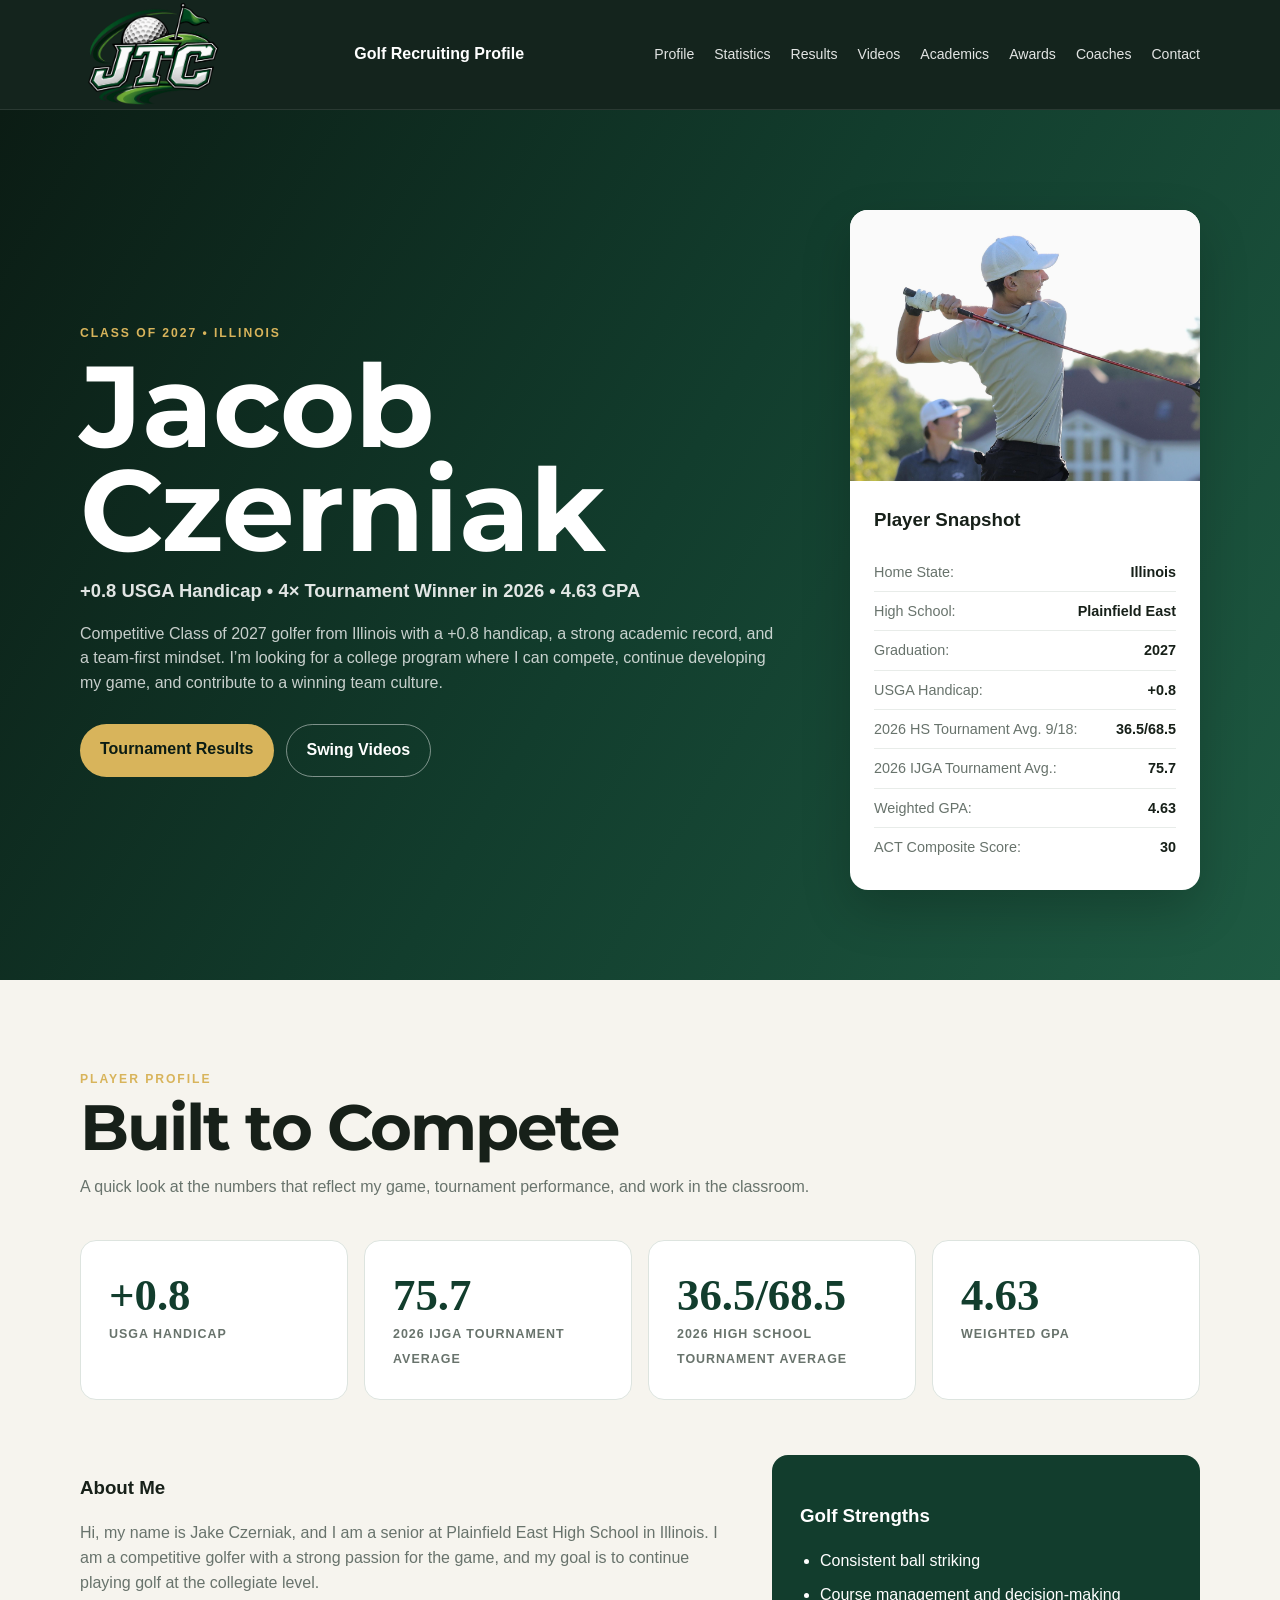
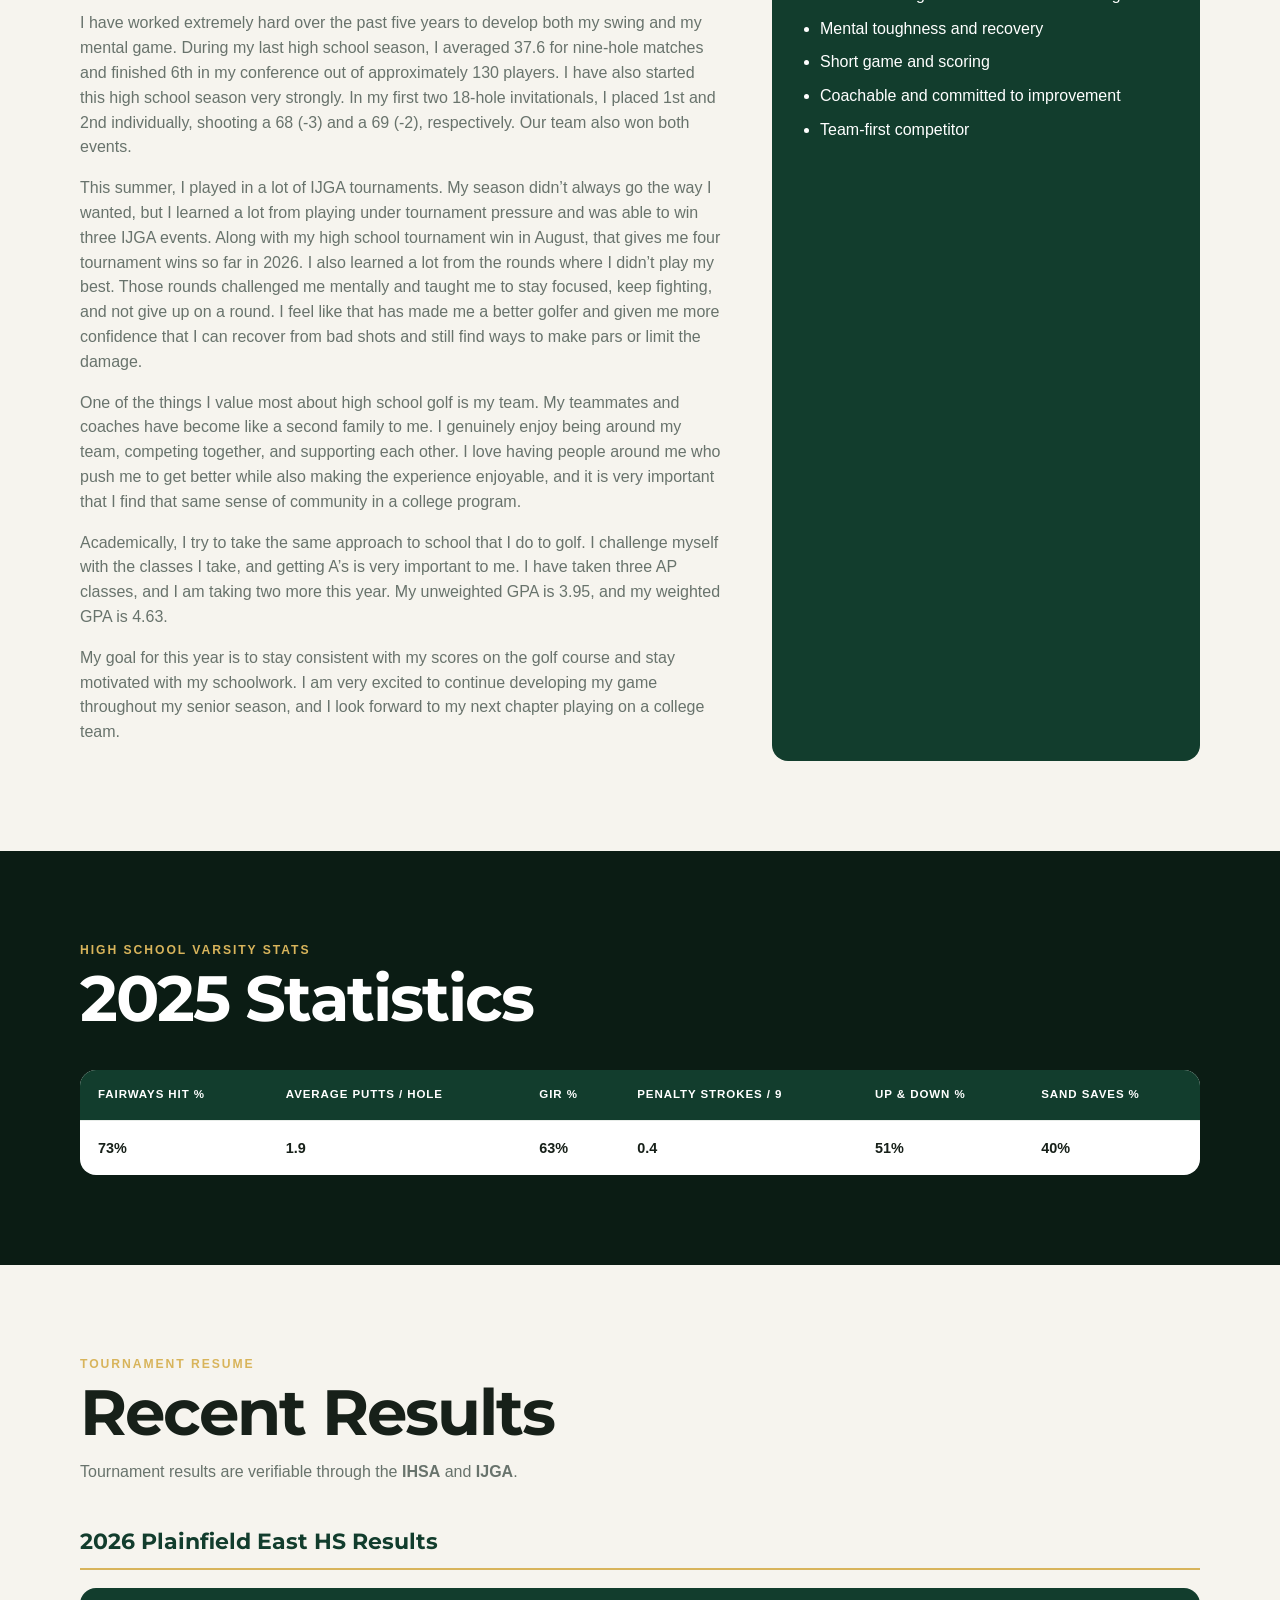
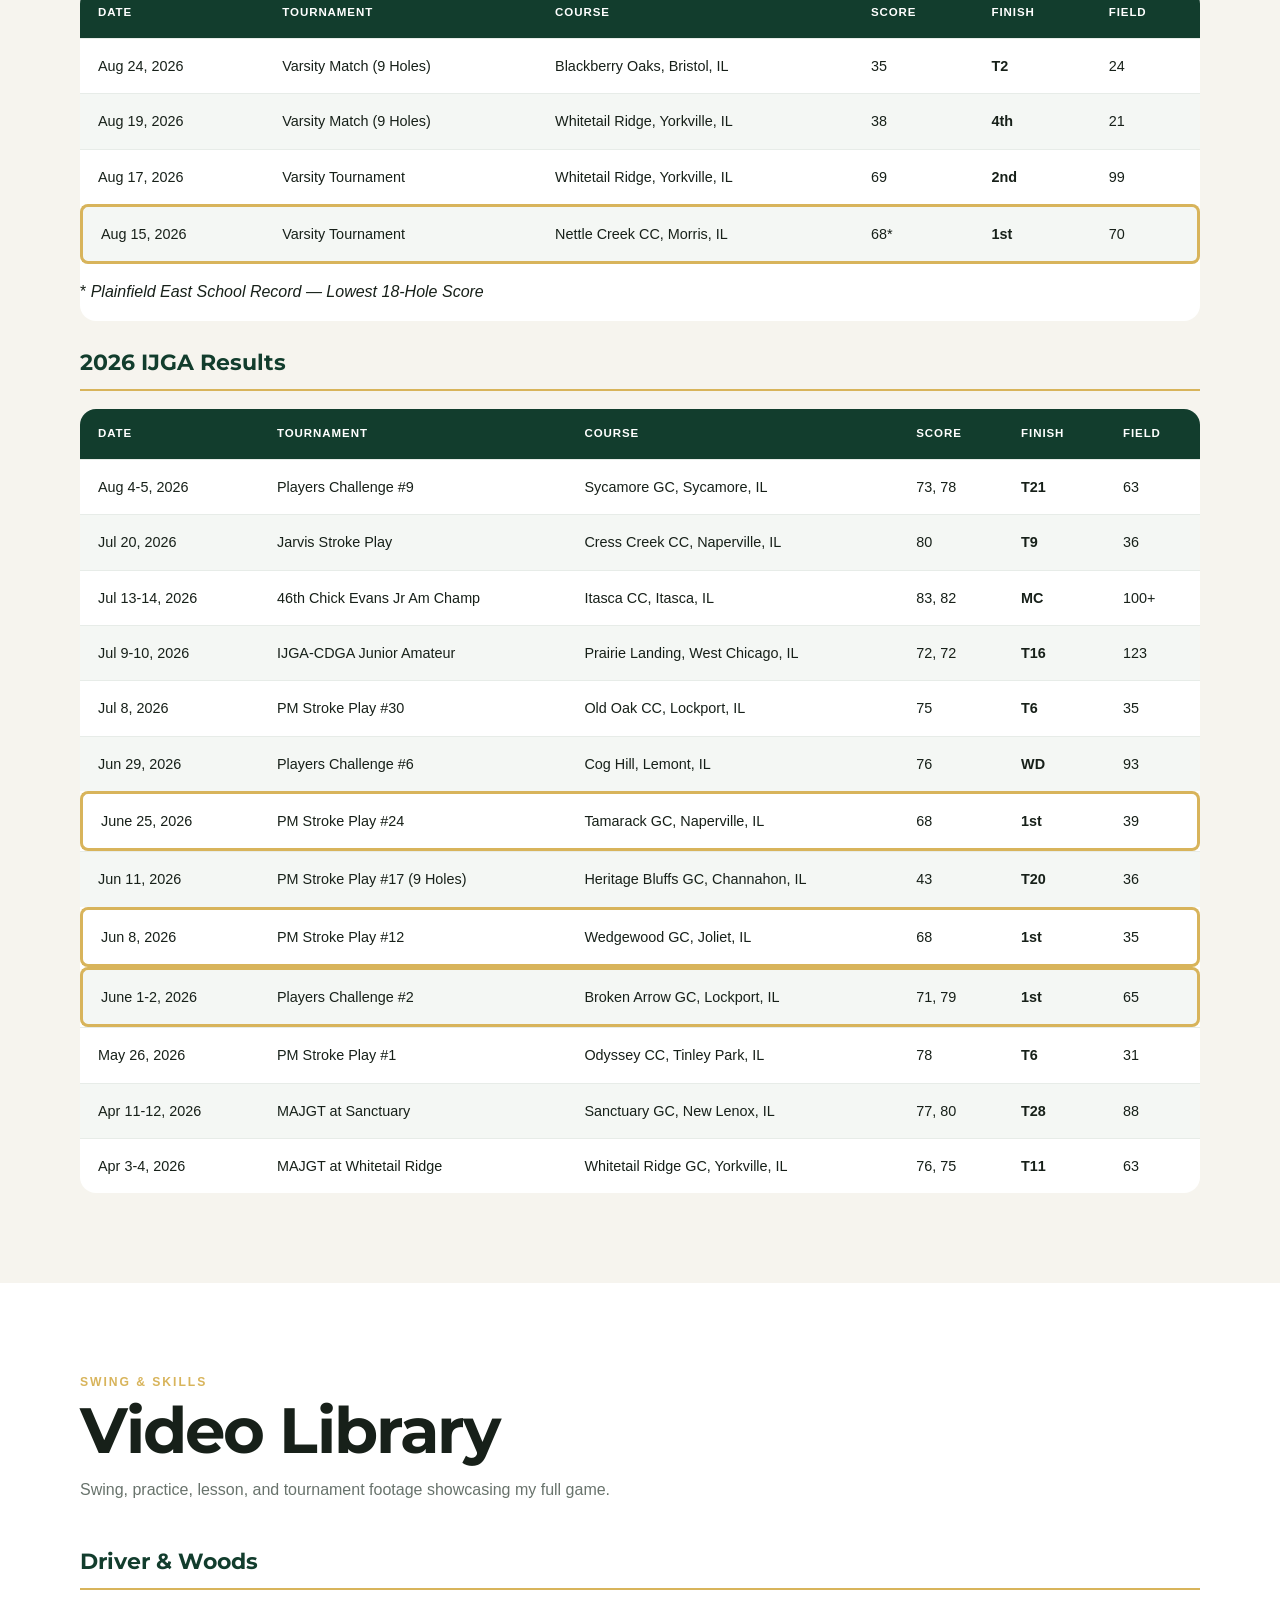
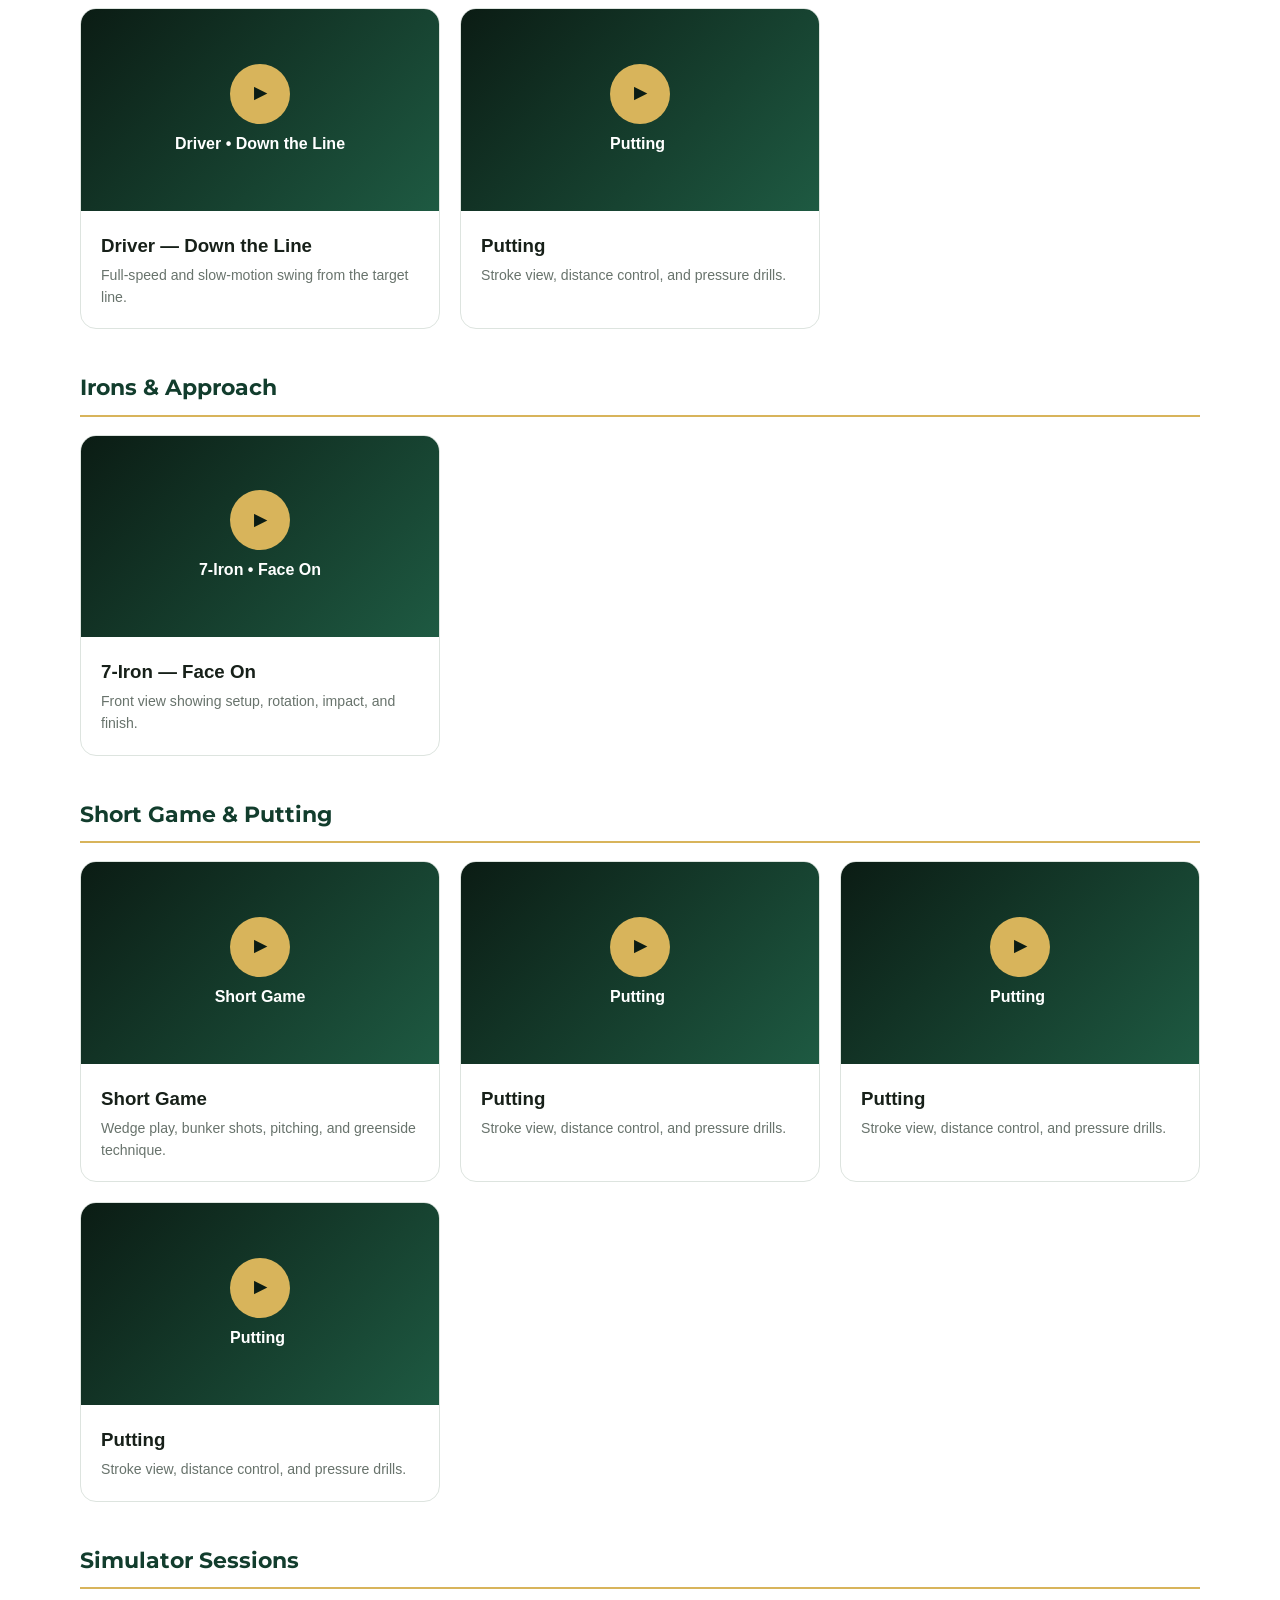
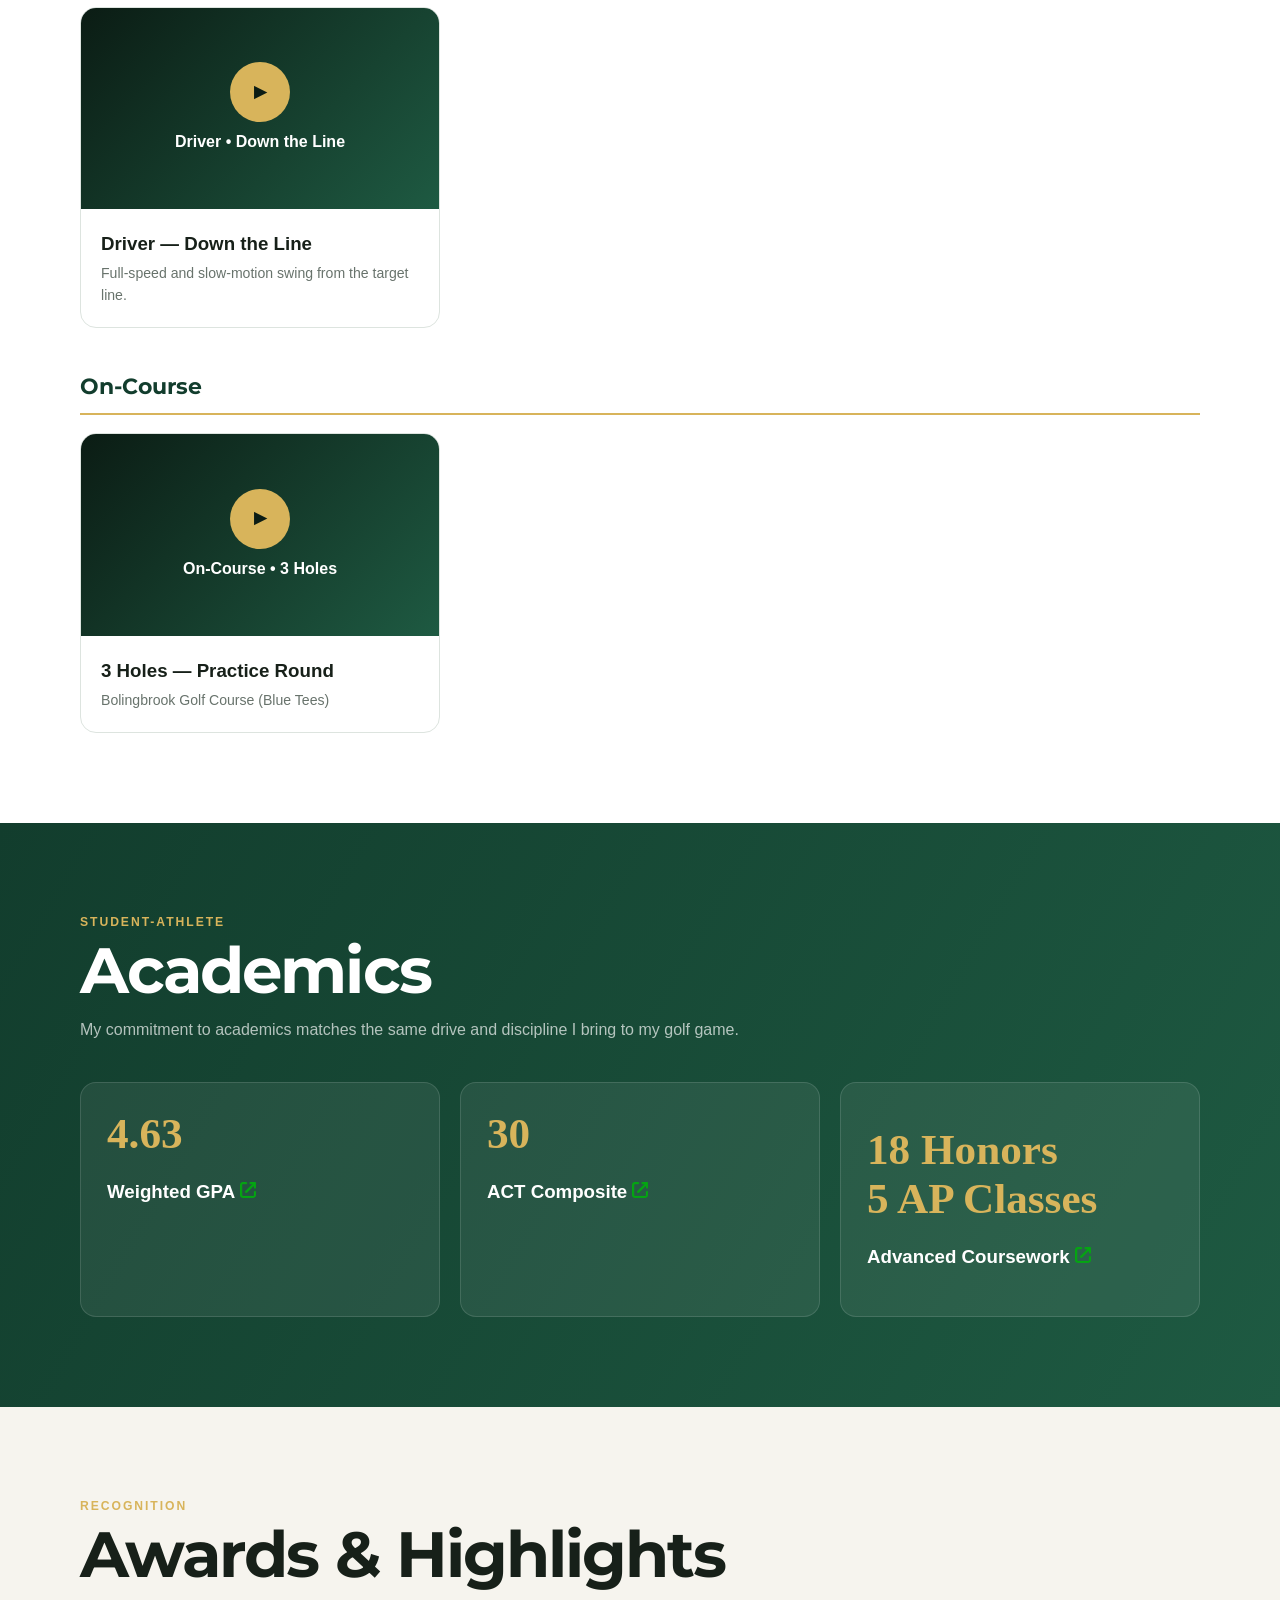
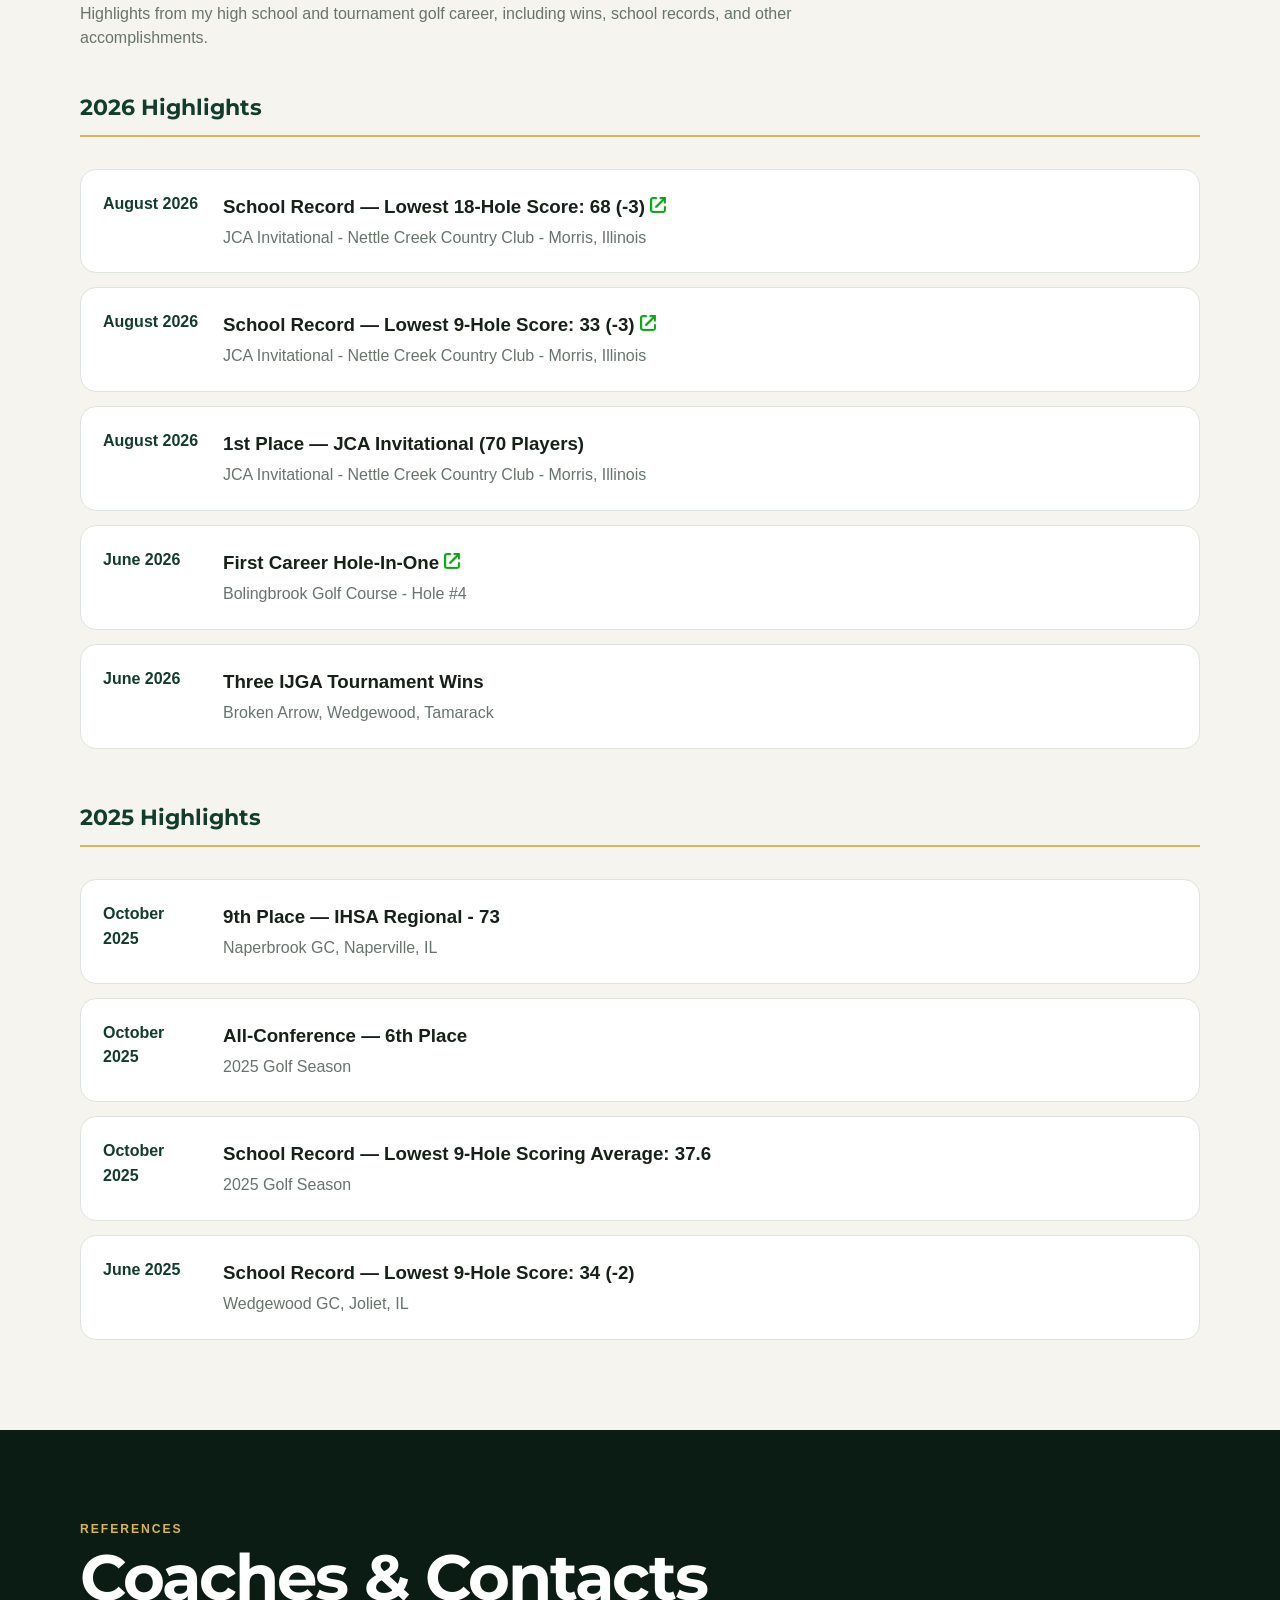
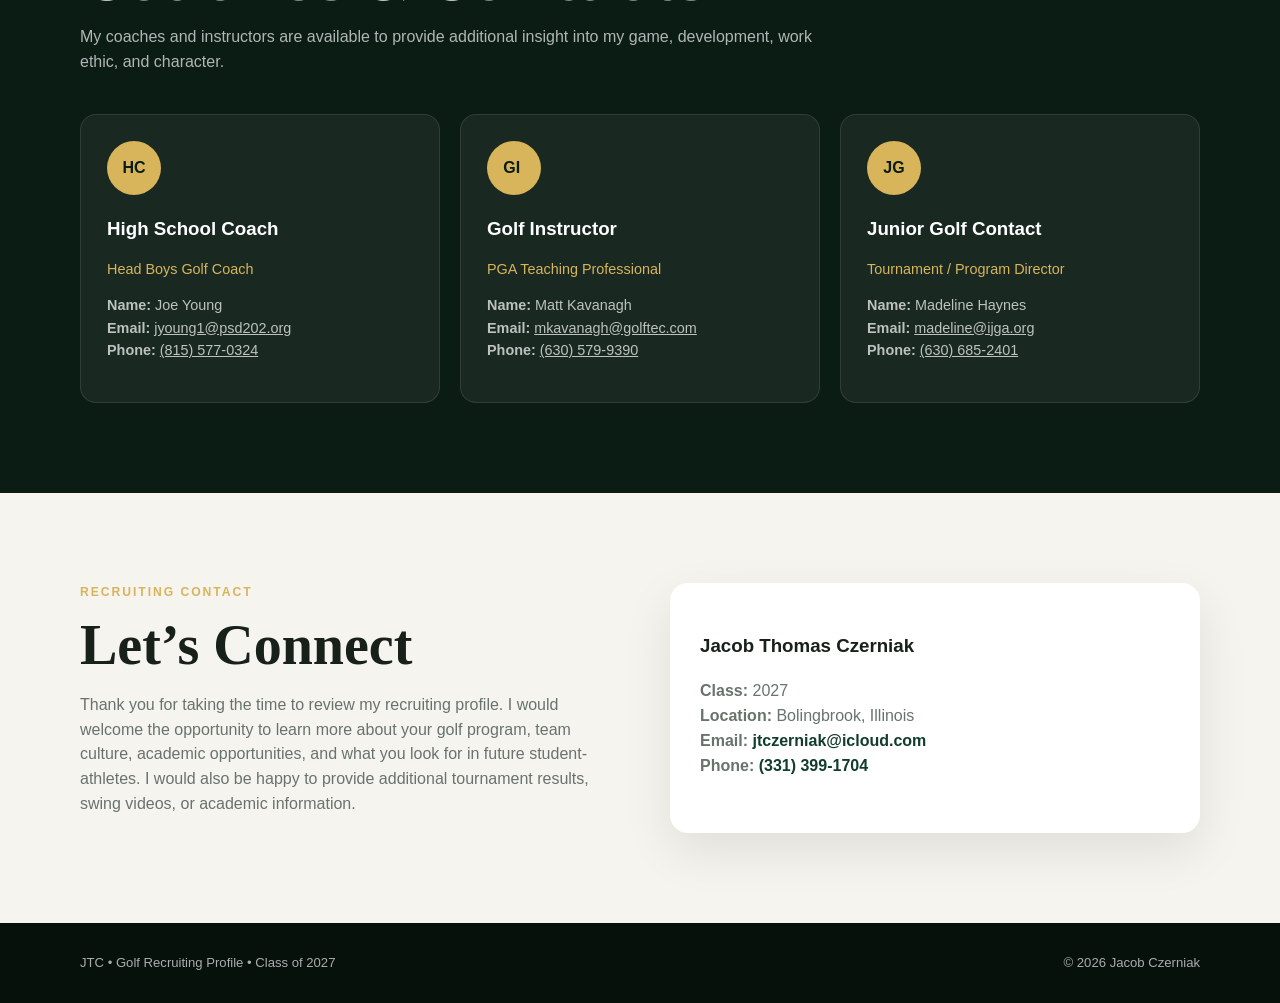
==== commit 3e100448: "Update index.html" ====
--- a/index.html
+++ b/index.html
@@ -381,6 +381,10 @@
                                 <div class="video-screen"><div><div class="play">▶</div>Driver • Down the Line</div></div>
                                 <div class="video-copy"><h3>Driver — Down the Line</h3><p>Full-speed and slow-motion swing from the target line.</p></div>
                             </div>
+							<div class="video">
+                                <div class="video-screen"><div><div class="play">▶</div>Putting</div></div>
+                                <div class="video-copy"><h3>Putting</h3><p>Stroke view, distance control, and pressure drills.</p></div>
+                            </div>
                         </div>
                     </div>
 
@@ -405,25 +409,33 @@
                                 <div class="video-screen"><div><div class="play">▶</div>Putting</div></div>
                                 <div class="video-copy"><h3>Putting</h3><p>Stroke view, distance control, and pressure drills.</p></div>
                             </div>
+							<div class="video">
+                                <div class="video-screen"><div><div class="play">▶</div>Putting</div></div>
+                                <div class="video-copy"><h3>Putting</h3><p>Stroke view, distance control, and pressure drills.</p></div>
+                            </div>
+							<div class="video">
+                                <div class="video-screen"><div><div class="play">▶</div>Putting</div></div>
+                                <div class="video-copy"><h3>Putting</h3><p>Stroke view, distance control, and pressure drills.</p></div>
+                            </div>
                         </div>
                     </div>
 
                     <div class="video-group">
-                        <h3 class="video-group-title">Simulator Practice</h3>
+                        <h3 class="video-group-title">Simulator Sessions</h3>
                         <div class="grid3">
-                            <div class="video">
-                                <div class="video-screen"><div><div class="play">▶</div>Skills Combine</div></div>
-                                <div class="video-copy"><h3>Skills Combine</h3><p>Carry distances, wedge matrix, speed, and shot-shaping.</p></div>
+                            <div class="video video-trigger" data-video-id="4Qqoicbg-uo" role="button" tabindex="0" aria-label="Play Driver — Down the Line video">
+                                <div class="video-screen"><div><div class="play">▶</div>Driver • Down the Line</div></div>
+                                <div class="video-copy"><h3>Driver — Down the Line</h3><p>Full-speed and slow-motion swing from the target line.</p></div>
                             </div>
                         </div>
                     </div>
 
                     <div class="video-group">
-                        <h3 class="video-group-title">On-Course &amp; Tournament</h3>
+                        <h3 class="video-group-title">On-Course</h3>
                         <div class="grid3">
-                            <div class="video">
-                                <div class="video-screen"><div><div class="play">▶</div>On-Course Highlights</div></div>
-                                <div class="video-copy"><h3>On-Course Highlights</h3><p>Competitive shots from tournaments and high school rounds.</p></div>
+                            <div class="video video-trigger" data-video-id="hNemW8WHX70" role="button" tabindex="0" aria-label="3 Holes - Bolingbrook Golf Course (Blue Tees)">
+                                <div class="video-screen"><div><div class="play">▶</div>On-Course • 3 Holes</div></div>
+                                <div class="video-copy"><h3>3 Holes — Practice Round</h3><p>Bolingbrook Golf Course (Blue Tees)</p></div>
                             </div>
                         </div>
                     </div>
@@ -433,9 +445,9 @@
                 <div class="wrap">
                     <div class="title"><div class="kicker">Student-Athlete</div><h2>Academics</h2><p>My commitment to academics matches the same drive and discipline I bring to my golf game.</p></div>
                     <div class="grid3">  
-						<div class="academic academic-trigger" data-image-src="images/gpa_average_image.png" data-image-alt="Weighted GPA academic record" role="button" tabindex="0"><strong>4.63</strong><h3>Weighted GPA <img alt="" height="16" src="images/link_icon.png" width="16"/></h3><p></p></div>
-						<div class="academic academic-trigger" data-image-src="images/act_score.png" data-image-alt="ACT Composite score" role="button" tabindex="0"><strong>30</strong><h3>ACT Composite <img alt="" height="16" src="images/link_icon.png" width="16"/></h3><p></p></div>
-                        <div class="academic academic-trigger" data-image-src="images/transcript.png" data-image-alt="Advanced coursework and transcript" role="button" tabindex="0"><p><strong>18 Honors <br/> 5 AP Classes</strong></p><h3>Advanced Coursework <img alt="" height="16" src="images/link_icon.png" width="16"/></h3></div>
+						<div class="academic academic-trigger" data-image-src="images/gpa_average_image.png" data-image-alt="Weighted GPA" role="button" tabindex="0"><strong>4.63</strong><h3>Weighted GPA <img alt="" height="16" src="images/link_icon.png" width="16"/></h3><p></p></div>
+						<div class="academic academic-trigger" data-image-src="images/act_score_image.png" data-image-alt="ACT Composite" role="button" tabindex="0"><strong>30</strong><h3>ACT Composite <img alt="" height="16" src="images/link_icon.png" width="16"/></h3><p></p></div>
+                        <div class="academic academic-trigger" data-image-src="images/transcript.png" data-image-alt="Advanced Coursework" role="button" tabindex="0"><p><strong>18 Honors <br/> 5 AP Classes</strong></p><h3>Advanced Coursework <img alt="" height="16" src="images/link_icon.png" width="16"/></h3></div>
                     </div>
                 </div>
             </section>
@@ -578,7 +590,7 @@
                 if (!videoId) return;
 
                 lastVideoTrigger = trigger;
-                videoModalFrame.src = `https://www.youtube-nocookie.com/embed/${videoId}?autoplay=1&playsinline=1&rel=0`;
+                videoModalFrame.src = `https://www.youtube.com/embed/${videoId}?autoplay=1&playsinline=1&rel=0`;
                 videoModal.classList.add('open');
                 videoModal.setAttribute('aria-hidden', 'false');
                 document.body.style.overflow = 'hidden';
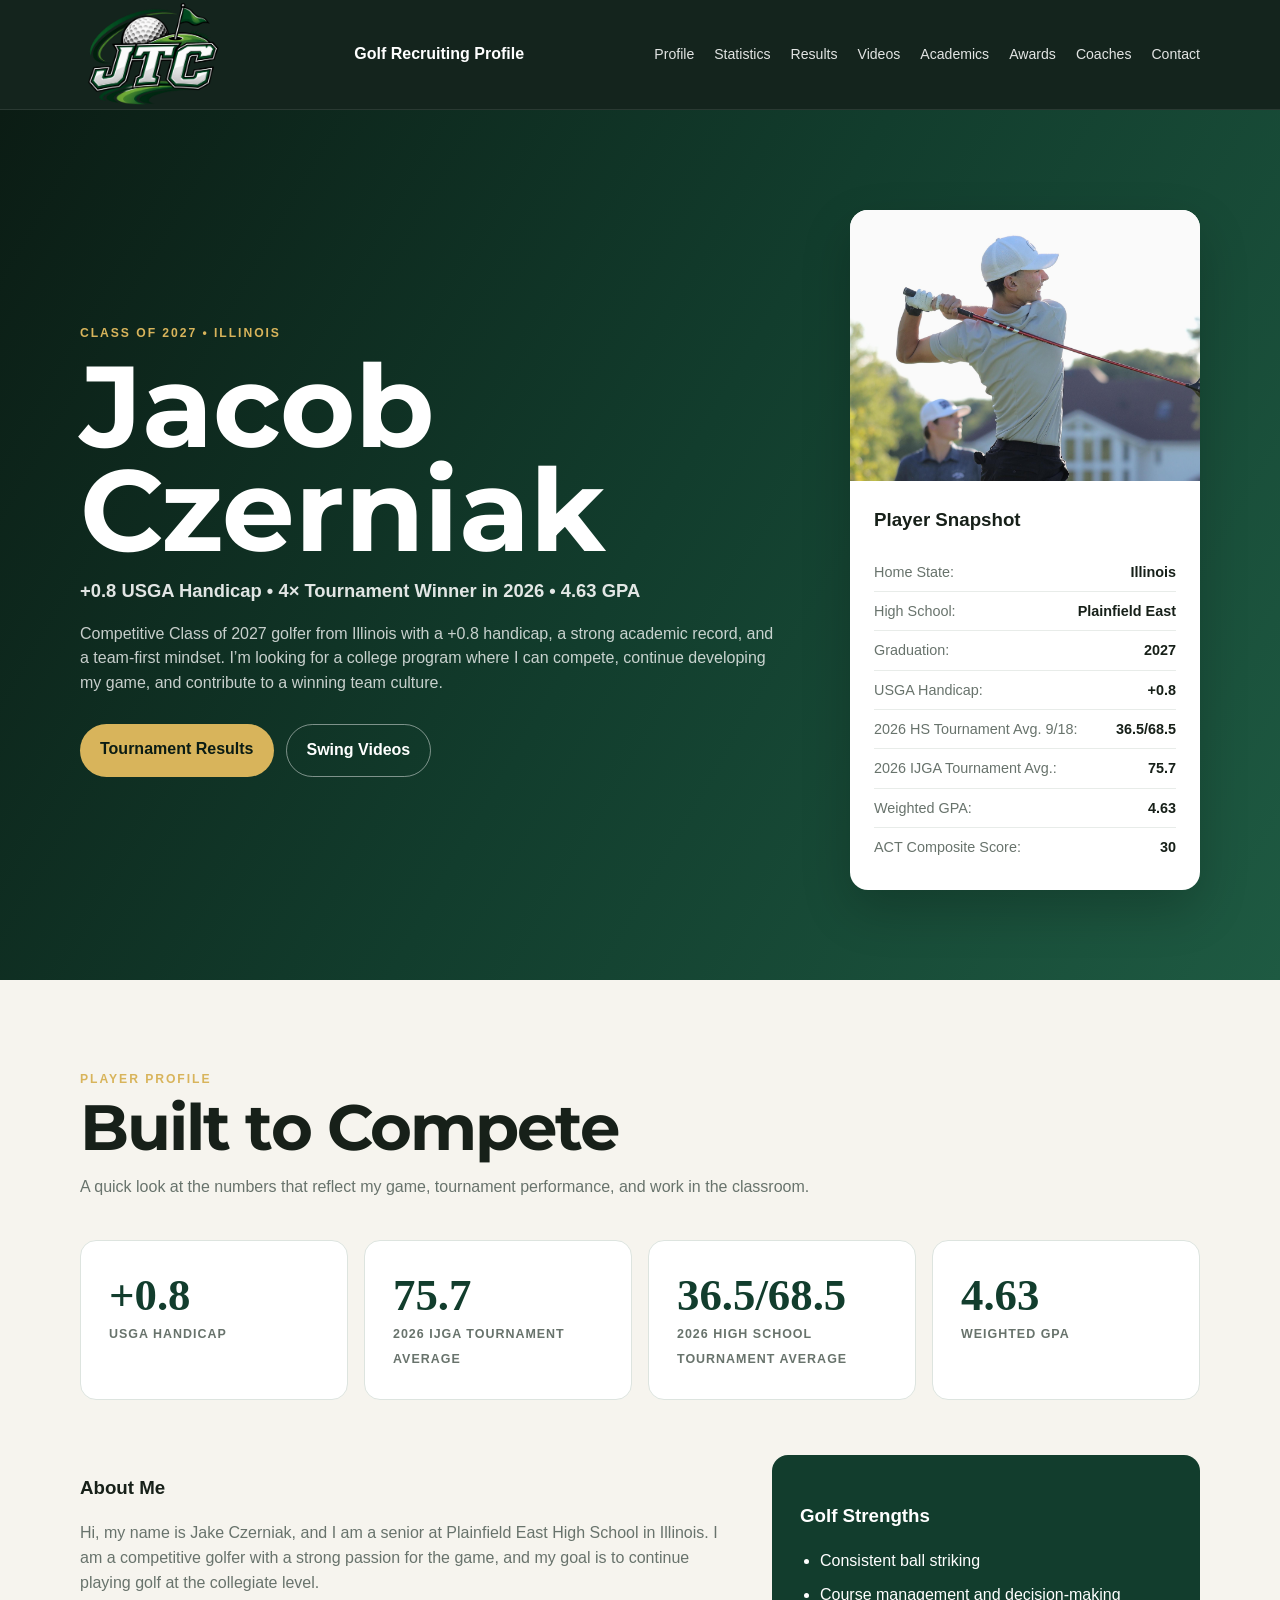
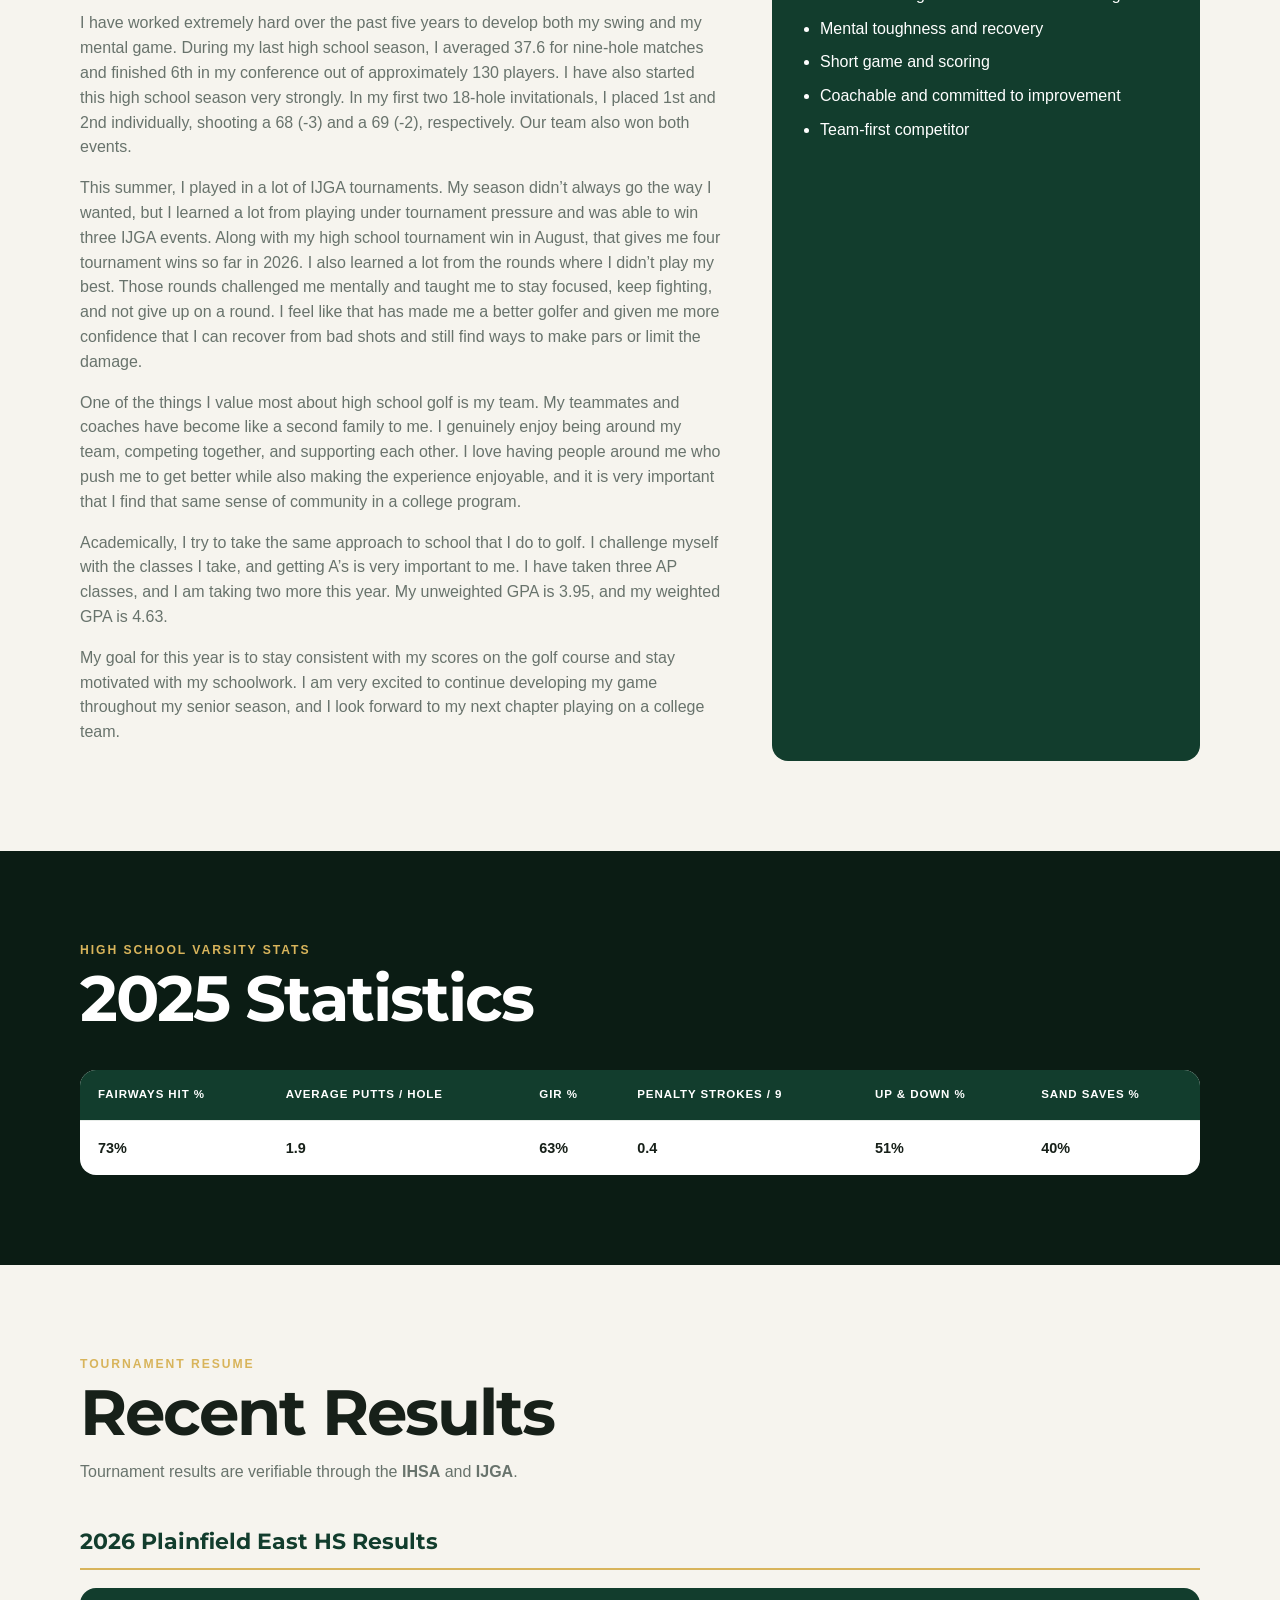
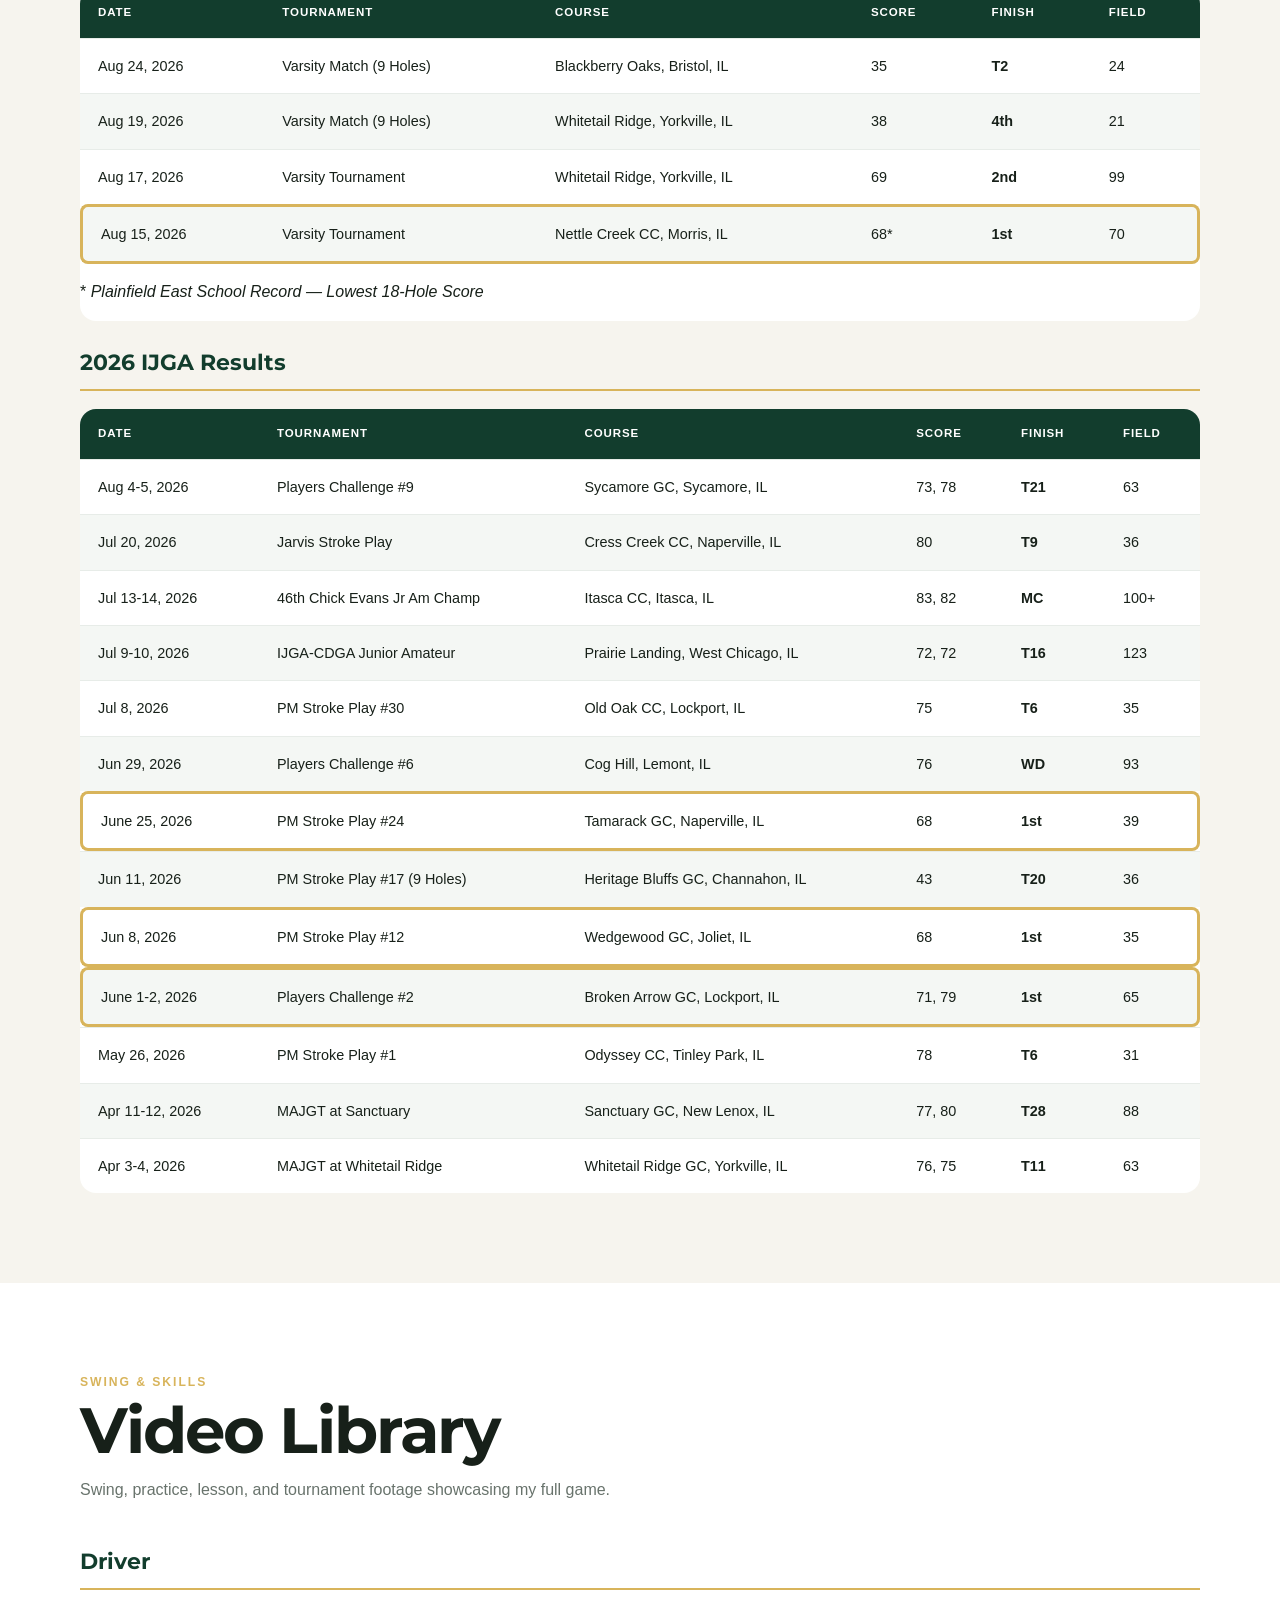
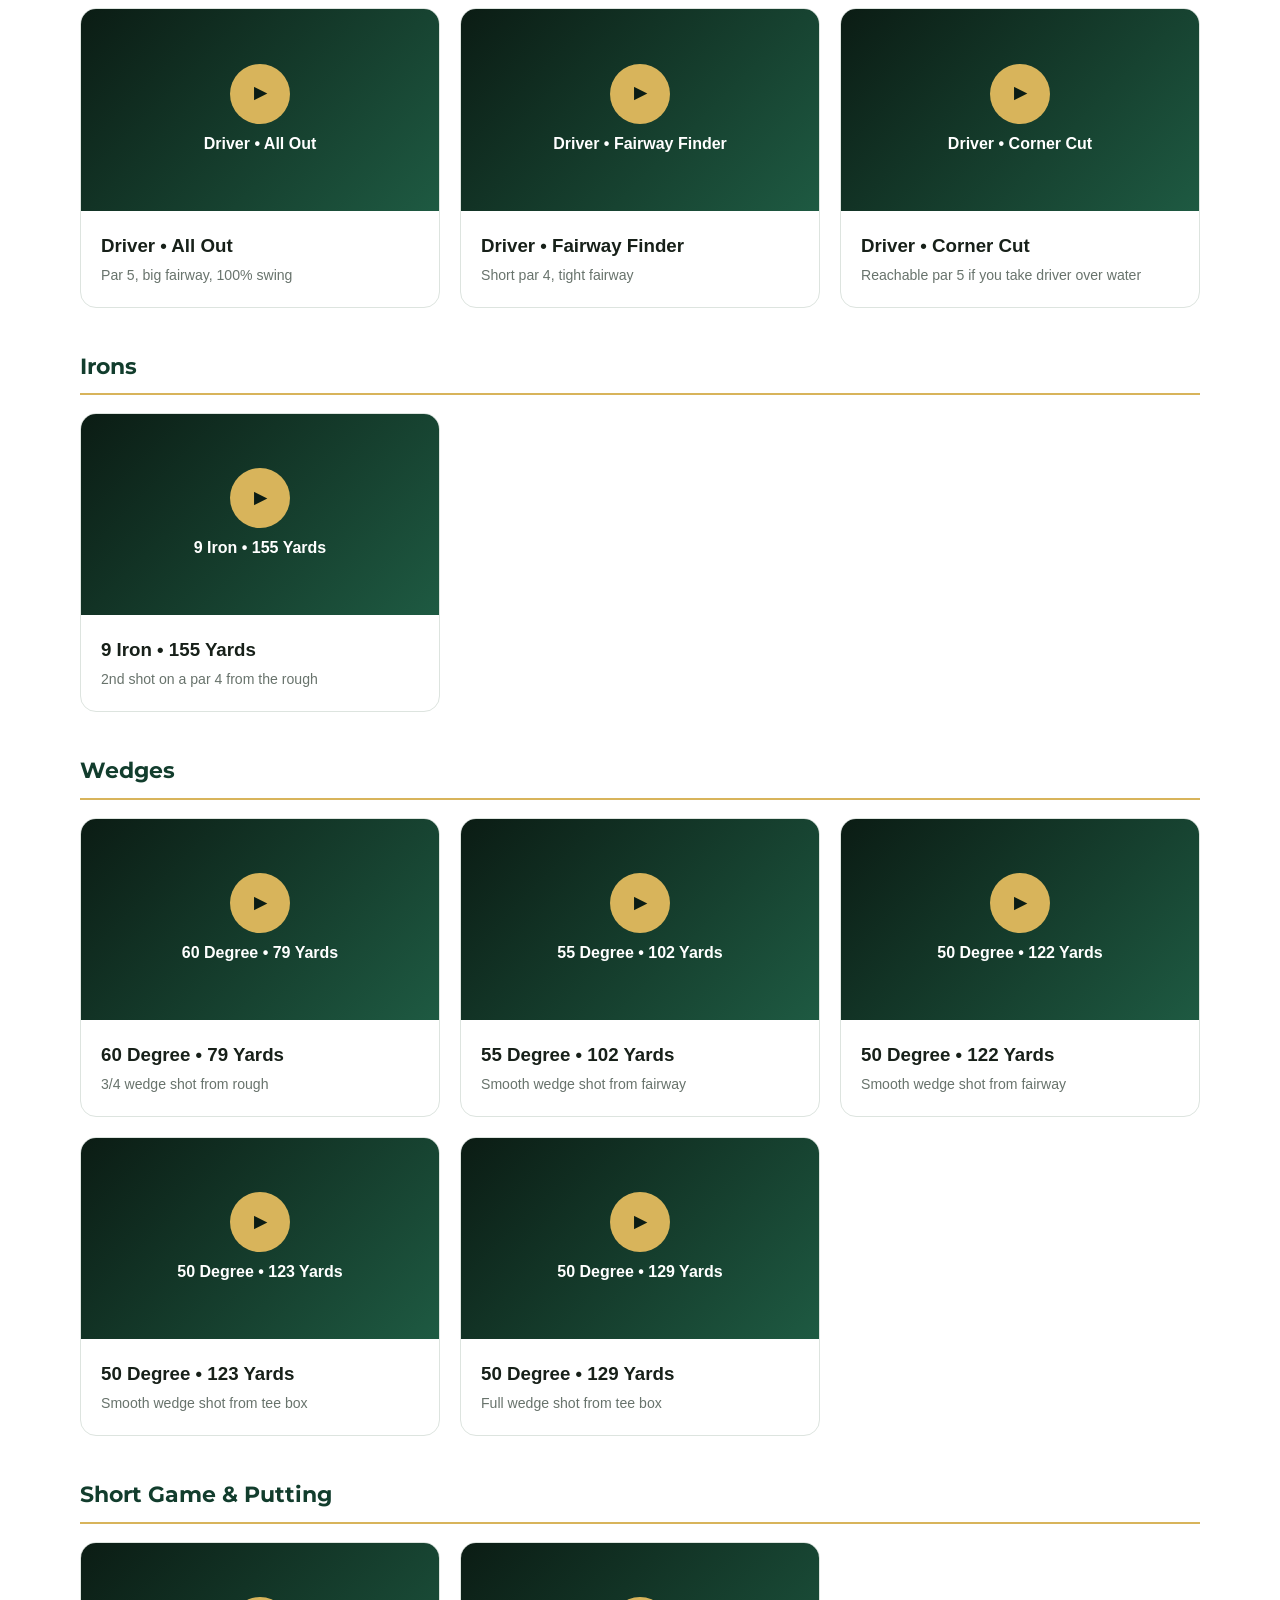
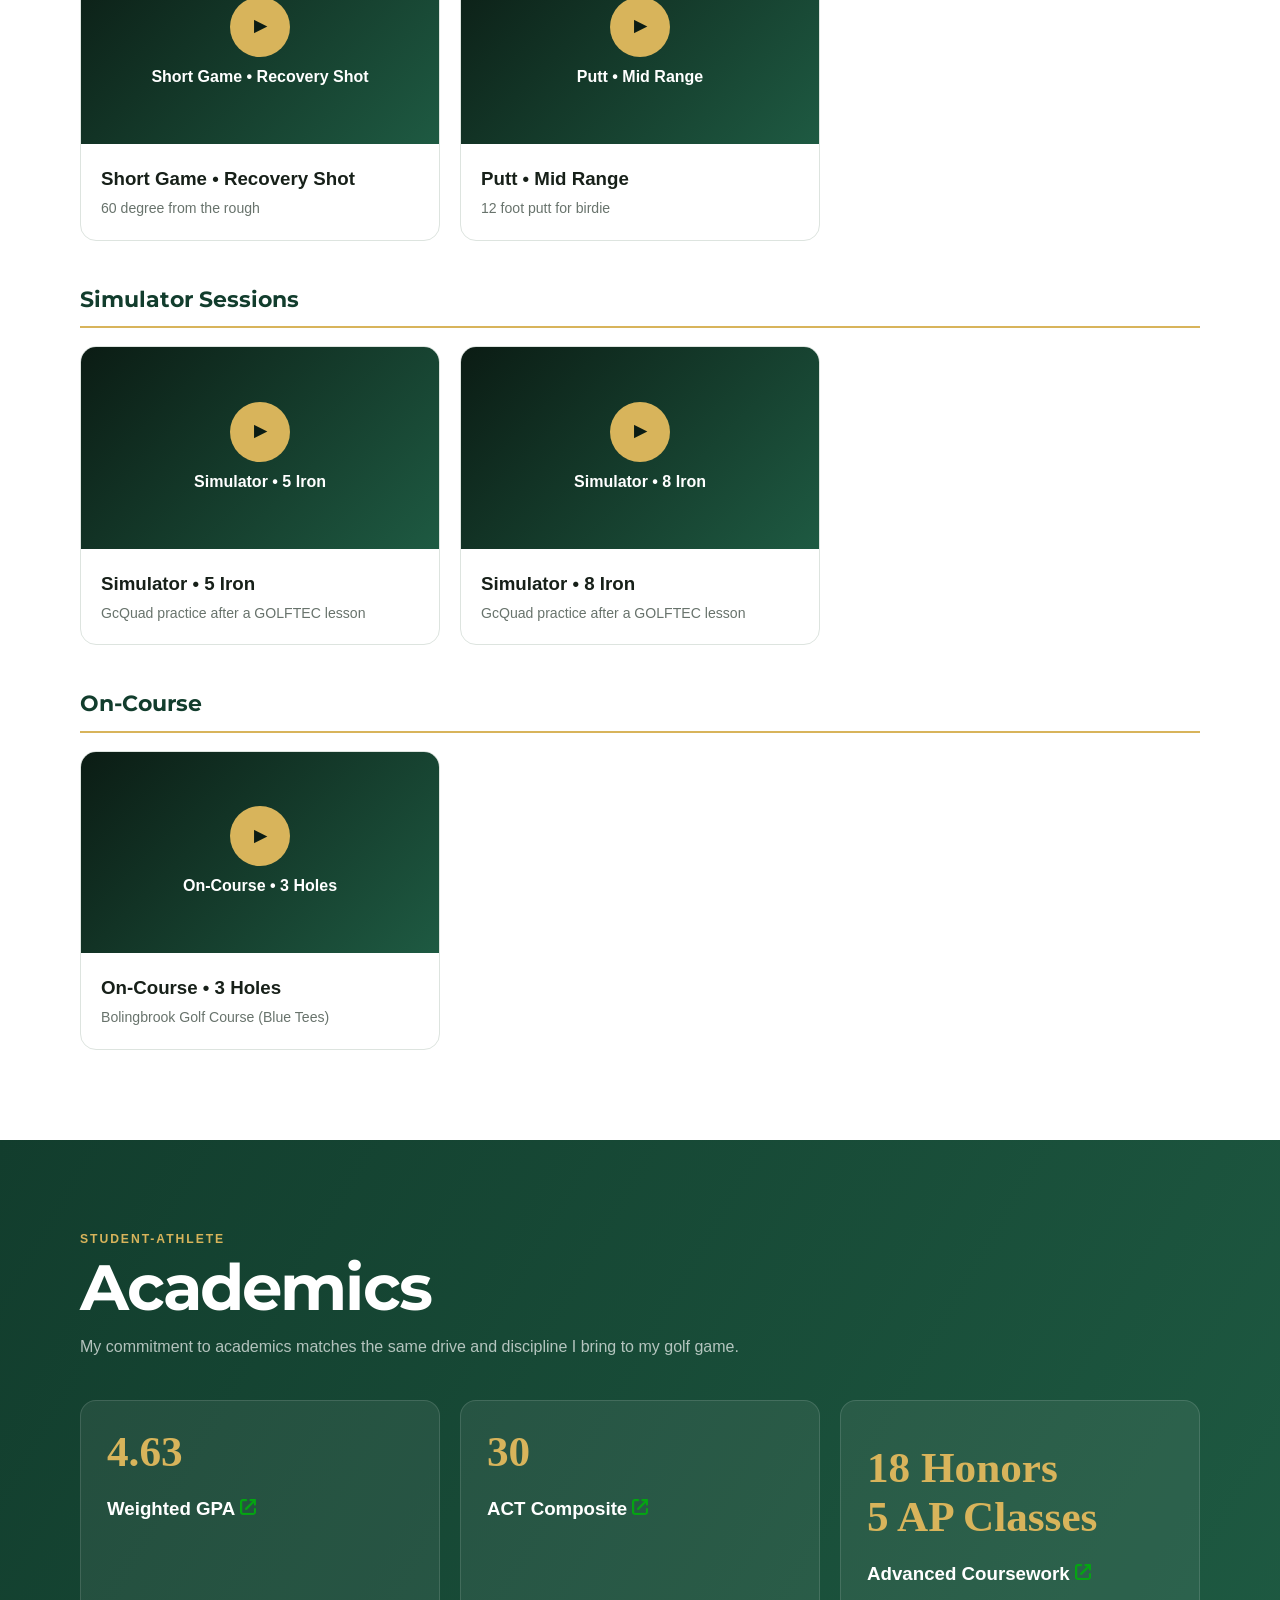
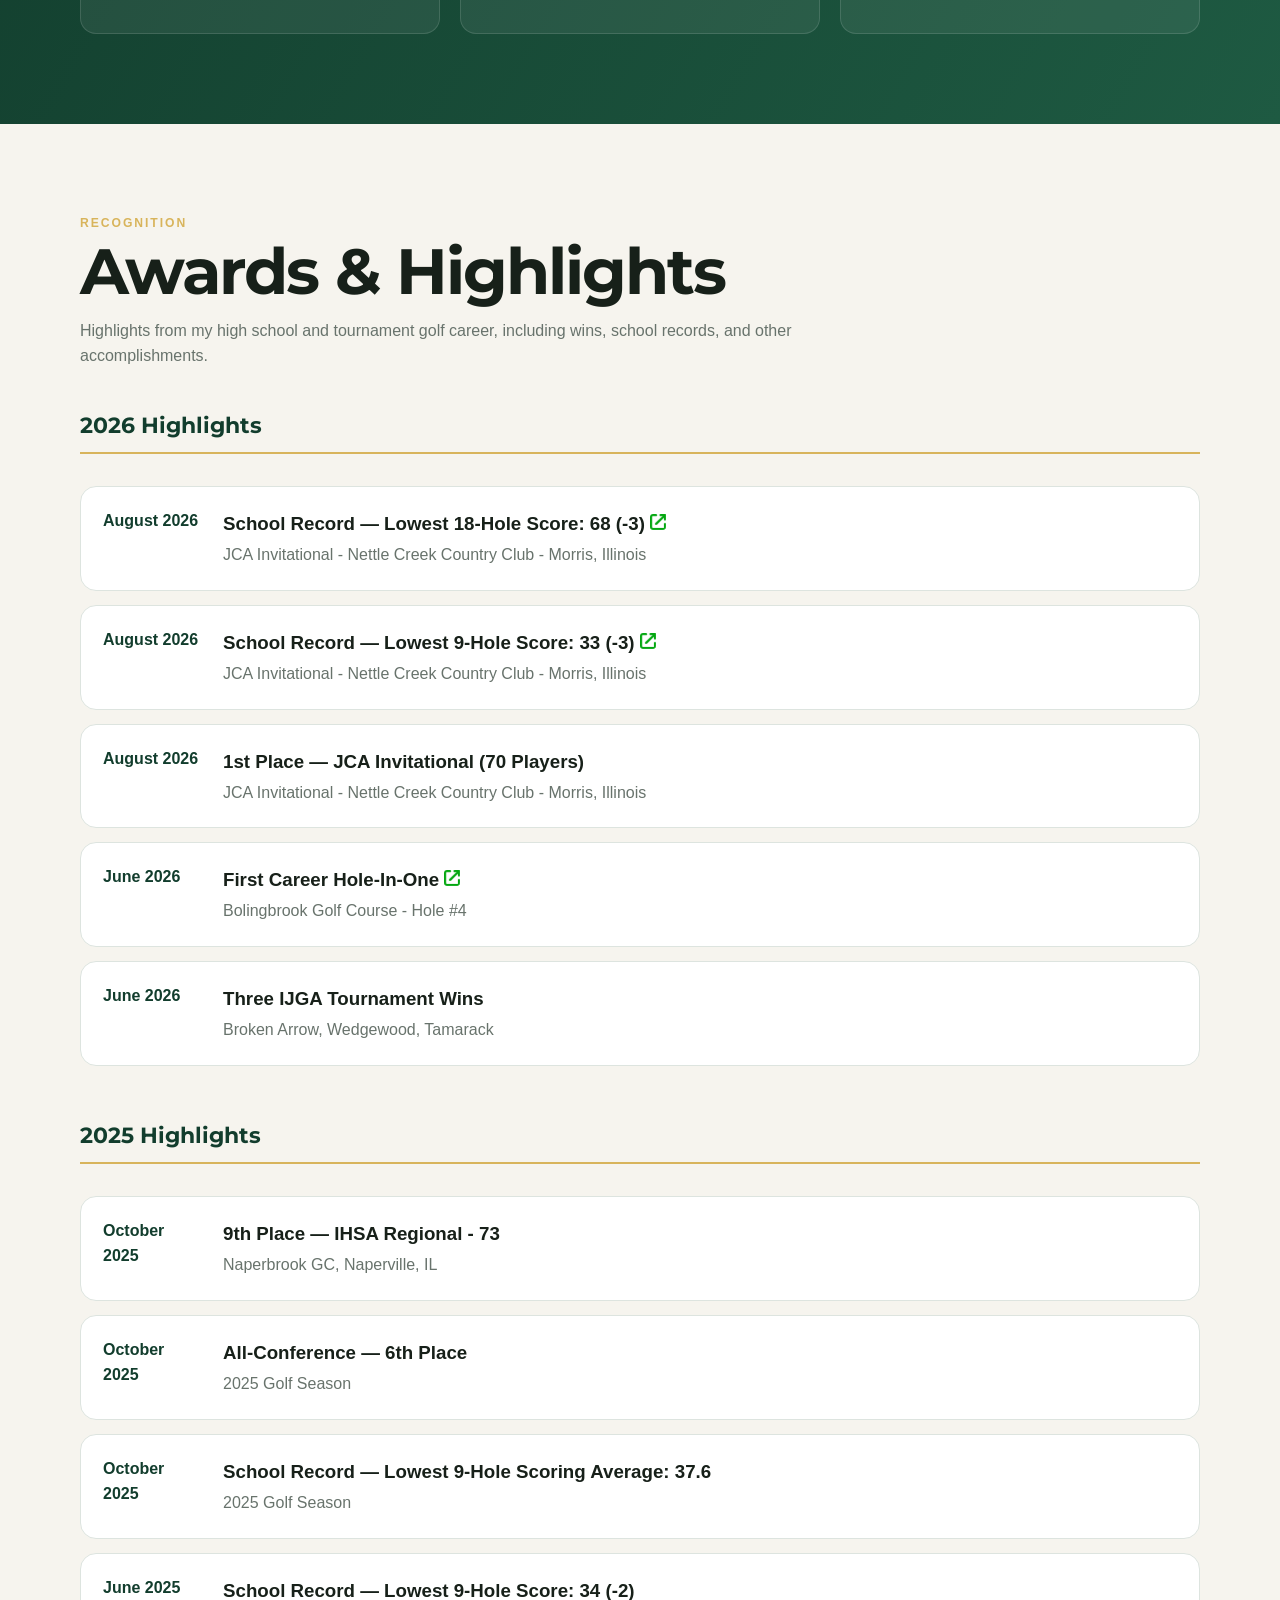
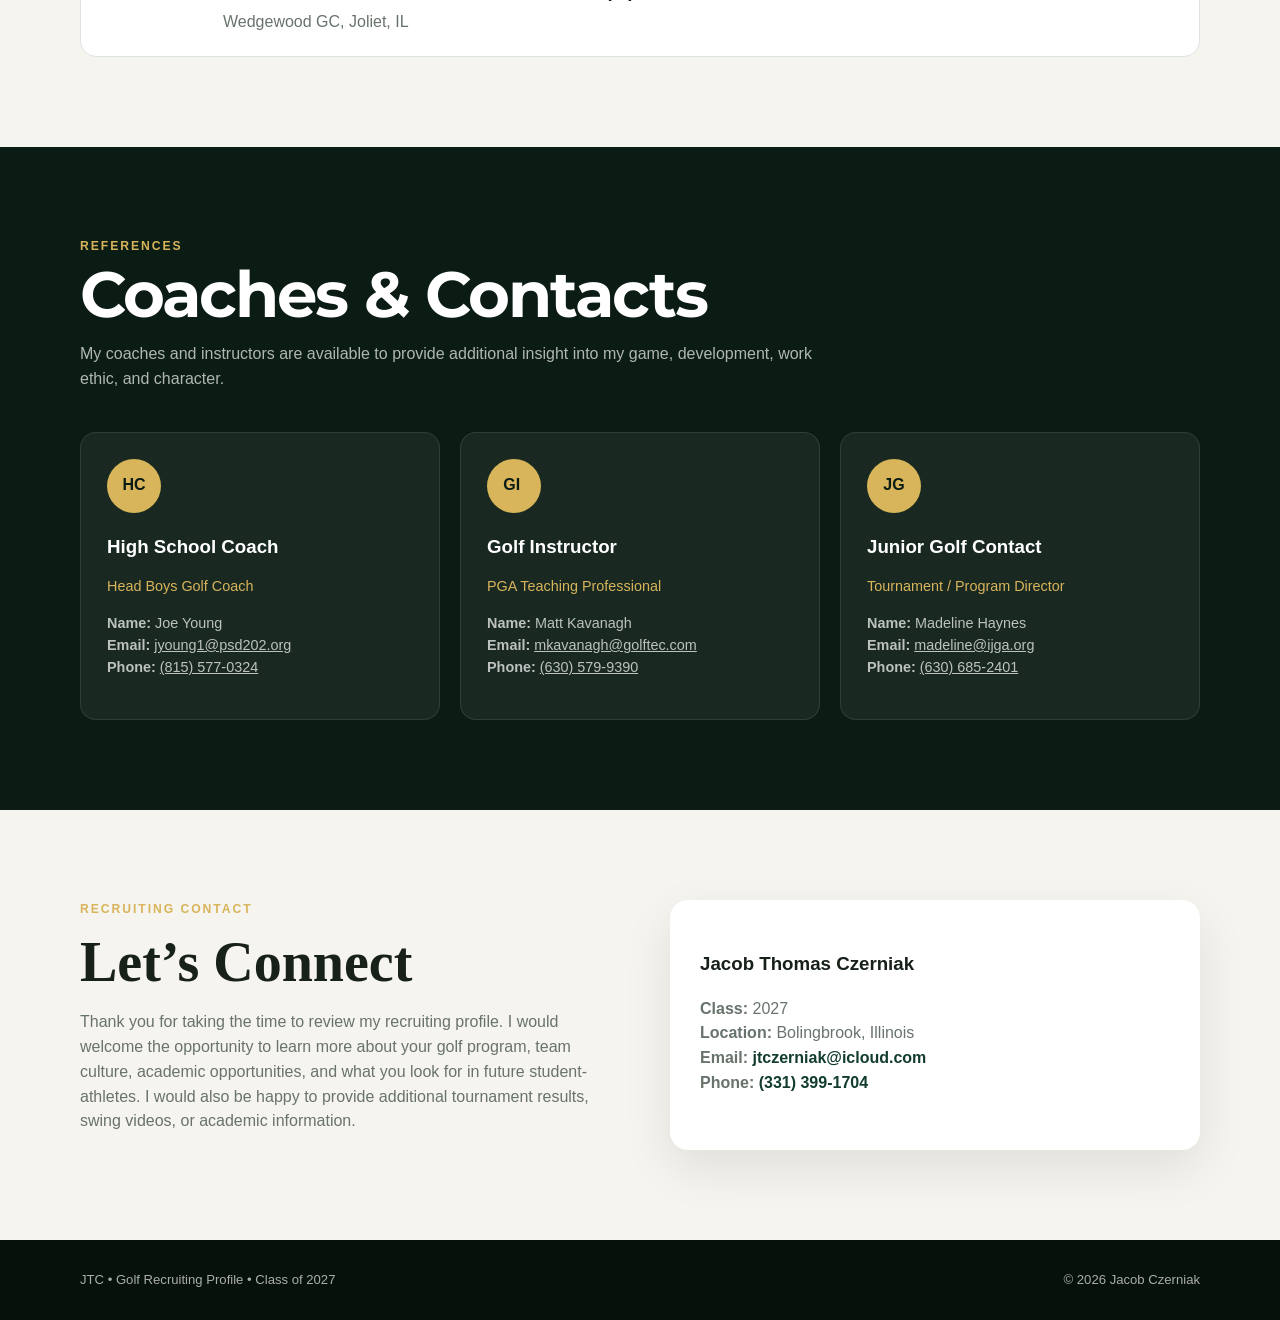
==== commit 428d2fa1: "Update index.html" ====
--- a/index.html
+++ b/index.html
@@ -375,47 +375,69 @@
                     </div>
 
                     <div class="video-group">
-                        <h3 class="video-group-title">Driver &amp; Woods</h3>
+                        <h3 class="video-group-title">Driver</h3>
                         <div class="grid3">
-                            <div class="video video-trigger" data-video-id="4Qqoicbg-uo" role="button" tabindex="0" aria-label="Play Driver — Down the Line video">
-                                <div class="video-screen"><div><div class="play">▶</div>Driver • Down the Line</div></div>
-                                <div class="video-copy"><h3>Driver — Down the Line</h3><p>Full-speed and slow-motion swing from the target line.</p></div>
-                            </div>
-							<div class="video">
-                                <div class="video-screen"><div><div class="play">▶</div>Putting</div></div>
-                                <div class="video-copy"><h3>Putting</h3><p>Stroke view, distance control, and pressure drills.</p></div>
+                            <div class="video video-trigger" data-video-id="5R65HSH32tM" role="button" tabindex="0" aria-label="Driver • All Out">
+                                <div class="video-screen"><div><div class="play">▶</div>Driver • All Out</div></div>
+                                <div class="video-copy"><h3>Driver • All Out</h3><p>Par 5, big fairway, 100% swing</p></div>
+                            </div>
+							<div class="video video-trigger" data-video-id="tIif9uLS5GI" role="button" tabindex="0" aria-label="Driver • Fairway Finder">
+                                <div class="video-screen"><div><div class="play">▶</div>Driver • Fairway Finder</div></div>
+                                <div class="video-copy"><h3>Driver • Fairway Finder</h3><p>Short par 4, tight fairway</p></div>
+                            </div>
+							<div class="video video-trigger" data-video-id="co42avKPIJ4" role="button" tabindex="0" aria-label="Driver • Corner Cut">
+                                <div class="video-screen"><div><div class="play">▶</div>Driver • Corner Cut</div></div>
+                                <div class="video-copy"><h3>Driver • Corner Cut</h3><p>Reachable par 5 if you take driver over water</p></div>
                             </div>
                         </div>
                     </div>
 
                     <div class="video-group">
-                        <h3 class="video-group-title">Irons &amp; Approach</h3>
+                        <h3 class="video-group-title">Irons</h3>
                         <div class="grid3">
-                            <div class="video">
-                                <div class="video-screen"><div><div class="play">▶</div>7-Iron • Face On</div></div>
-                                <div class="video-copy"><h3>7-Iron — Face On</h3><p>Front view showing setup, rotation, impact, and finish.</p></div>
-                            </div>
-                        </div>
-                    </div>
-
+                            <div class="video video-trigger" data-video-id="rqQEga0qlac" role="button" tabindex="0" aria-label="9 Iron • 155 Yards">
+                                <div class="video-screen"><div><div class="play">▶</div>9 Iron • 155 Yards</div></div>
+                                <div class="video-copy"><h3>9 Iron • 155 Yards</h3><p>2nd shot on a par 4 from the rough</p></div>
+                            </div>
+                        </div>
+                    </div>
+					<div class="video-group">
+                        <h3 class="video-group-title">Wedges</h3>
+                        <div class="grid3">
+                            <div class="video video-trigger" data-video-id="94TlfV-sFKE" role="button" tabindex="0" aria-label="60 Degree • 79 Yards">
+                                <div class="video-screen"><div><div class="play">▶</div>60 Degree • 79 Yards</div></div>
+                                <div class="video-copy"><h3>60 Degree • 79 Yards</h3><p>3/4 wedge shot from rough</p></div>
+                            </div>
+							<div class="video video-trigger" data-video-id="cJQMn4aiUWM" role="button" tabindex="0" aria-label="55 Degree • 102 Yards">
+                                <div class="video-screen"><div><div class="play">▶</div>55 Degree • 102 Yards</div></div>
+                                <div class="video-copy"><h3>55 Degree • 102 Yards</h3><p>Smooth wedge shot from fairway</p></div>
+                            </div>
+							<div class="video video-trigger" data-video-id="jmAzELfagKo" role="button" tabindex="0" aria-label="50 Degree • 122 Yards">
+                                <div class="video-screen"><div><div class="play">▶</div>50 Degree • 122 Yards</div></div>
+                                <div class="video-copy"><h3>50 Degree • 122 Yards</h3><p>Smooth wedge shot from fairway</p></div>
+                            </div>
+							<div class="video video-trigger" data-video-id="1ULpFJGhcVs" role="button" tabindex="0" aria-label="50 Degree • 123 Yards">
+                                <div class="video-screen"><div><div class="play">▶</div>50 Degree • 123 Yards</div></div>
+                                <div class="video-copy"><h3>50 Degree • 123 Yards</h3><p>Smooth wedge shot from tee box</p></div>
+                            </div>
+							<div class="video video-trigger" data-video-id="6dAmvOBuAhE" role="button" tabindex="0" aria-label="50 Degree • 129 Yards">
+                                <div class="video-screen"><div><div class="play">▶</div>50 Degree • 129 Yards</div></div>
+                                <div class="video-copy"><h3>50 Degree • 129 Yards</h3><p>Full wedge shot from tee box</p></div>
+                            </div>
+                        </div>
+                    </div>
                     <div class="video-group">
                         <h3 class="video-group-title">Short Game &amp; Putting</h3>
                         <div class="grid3">
-                            <div class="video">
-                                <div class="video-screen"><div><div class="play">▶</div>Short Game</div></div>
-                                <div class="video-copy"><h3>Short Game</h3><p>Wedge play, bunker shots, pitching, and greenside technique.</p></div>
-                            </div>
-                            <div class="video">
-                                <div class="video-screen"><div><div class="play">▶</div>Putting</div></div>
-                                <div class="video-copy"><h3>Putting</h3><p>Stroke view, distance control, and pressure drills.</p></div>
-                            </div>
-							<div class="video">
-                                <div class="video-screen"><div><div class="play">▶</div>Putting</div></div>
-                                <div class="video-copy"><h3>Putting</h3><p>Stroke view, distance control, and pressure drills.</p></div>
-                            </div>
-							<div class="video">
-                                <div class="video-screen"><div><div class="play">▶</div>Putting</div></div>
-                                <div class="video-copy"><h3>Putting</h3><p>Stroke view, distance control, and pressure drills.</p></div>
+                            <div class="video video-trigger" data-video-id="STXf3vKGeys" role="button" tabindex="0" aria-label="40 yd Recovery Shot">
+                                <div class="video-screen"><div><div class="play">▶</div>Short Game • Recovery Shot</div></div>
+                                <div class="video-copy"><h3>Short Game • Recovery Shot</h3><p>60 degree from the rough</p>
+                                </div>
+                            </div>
+                            <div class="video video-trigger" data-video-id="LTSlMaNPKFw" role="button" tabindex="0" aria-label="Play Driver — Down the Line video">
+                                <div class="video-screen"><div><div class="play">▶</div>Putt • Mid Range</div></div>
+                                <div class="video-copy"><h3>Putt • Mid Range</h3><p>12 foot putt for birdie</p>
+                                </div>
                             </div>
                         </div>
                     </div>
@@ -423,9 +445,13 @@
                     <div class="video-group">
                         <h3 class="video-group-title">Simulator Sessions</h3>
                         <div class="grid3">
-                            <div class="video video-trigger" data-video-id="4Qqoicbg-uo" role="button" tabindex="0" aria-label="Play Driver — Down the Line video">
-                                <div class="video-screen"><div><div class="play">▶</div>Driver • Down the Line</div></div>
-                                <div class="video-copy"><h3>Driver — Down the Line</h3><p>Full-speed and slow-motion swing from the target line.</p></div>
+                            <div class="video video-trigger" data-video-id="hWWY9I9Pt0s" role="button" tabindex="0" aria-label="Simulator • 5 Iron">
+                                <div class="video-screen"><div><div class="play">▶</div>Simulator • 5 Iron</div></div>
+                                <div class="video-copy"><h3>Simulator • 5 Iron</h3><p>GcQuad practice after a GOLFTEC lesson</p></div>
+                            </div>
+							<div class="video video-trigger" data-video-id="f0ZrorDP3MA" role="button" tabindex="0" aria-label="Simulator • 8 Iron">
+                                <div class="video-screen"><div><div class="play">▶</div>Simulator • 8 Iron</div></div>
+                                <div class="video-copy"><h3>Simulator • 8 Iron</h3><p>GcQuad practice after a GOLFTEC lesson</p></div>
                             </div>
                         </div>
                     </div>
@@ -433,9 +459,9 @@
                     <div class="video-group">
                         <h3 class="video-group-title">On-Course</h3>
                         <div class="grid3">
-                            <div class="video video-trigger" data-video-id="hNemW8WHX70" role="button" tabindex="0" aria-label="3 Holes - Bolingbrook Golf Course (Blue Tees)">
+                            <div class="video video-trigger" data-video-id="hNemW8WHX70" role="button" tabindex="0" aria-label="On-Course • 3 Holes">
                                 <div class="video-screen"><div><div class="play">▶</div>On-Course • 3 Holes</div></div>
-                                <div class="video-copy"><h3>3 Holes — Practice Round</h3><p>Bolingbrook Golf Course (Blue Tees)</p></div>
+                                <div class="video-copy"><h3>On-Course • 3 Holes</h3><p>Bolingbrook Golf Course (Blue Tees)</p></div>
                             </div>
                         </div>
                     </div>
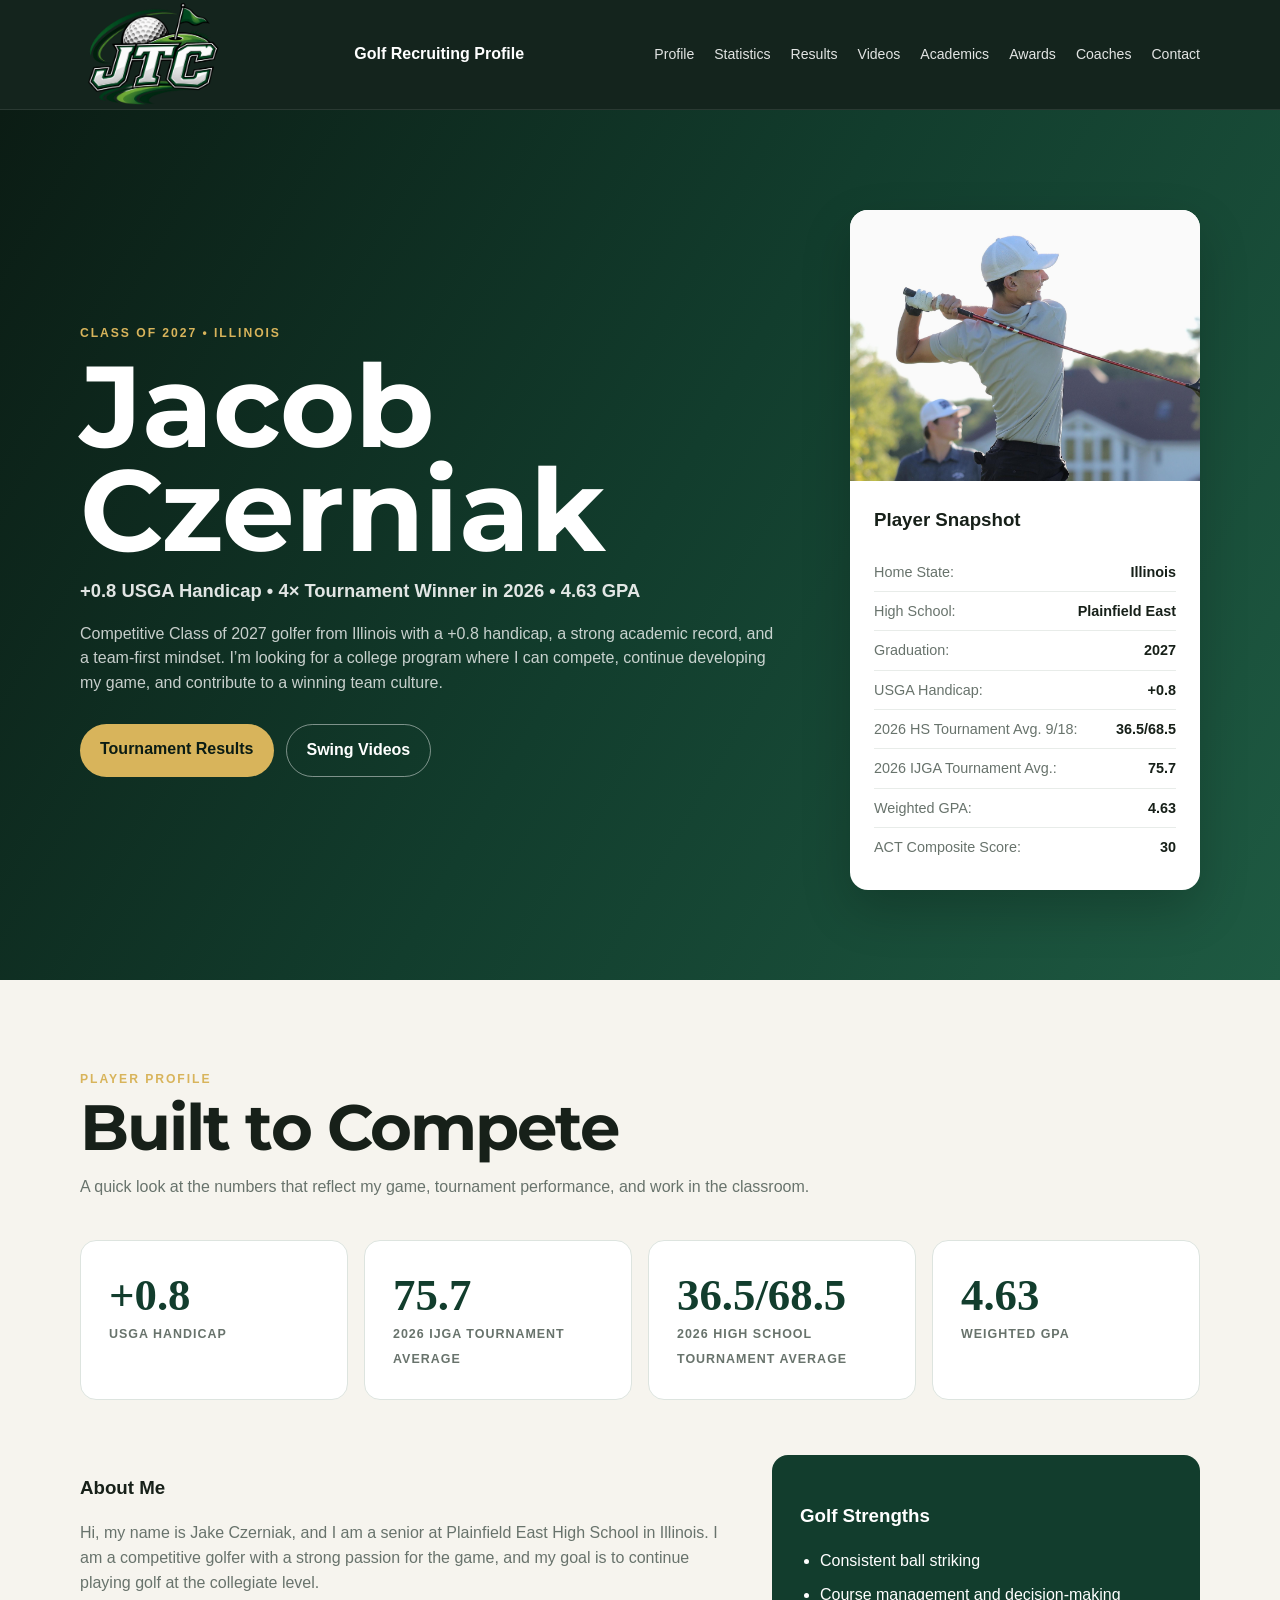
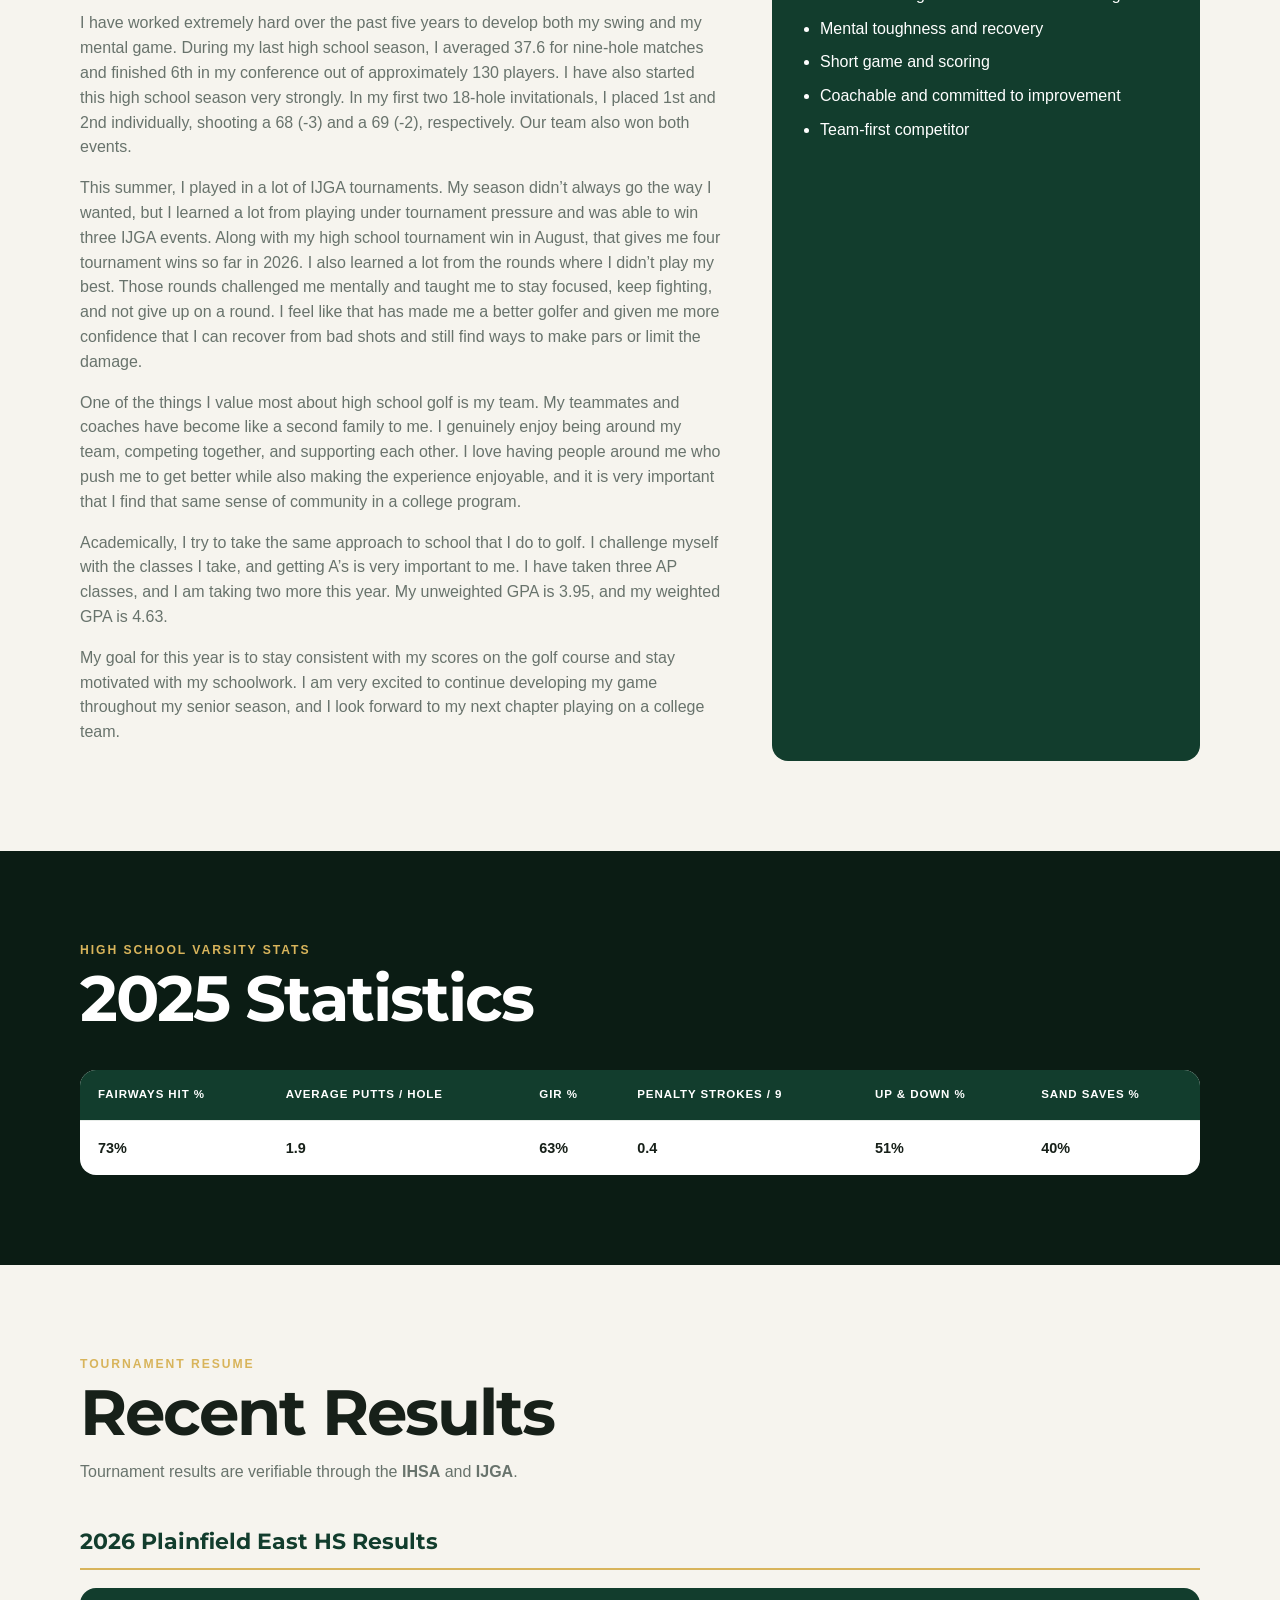
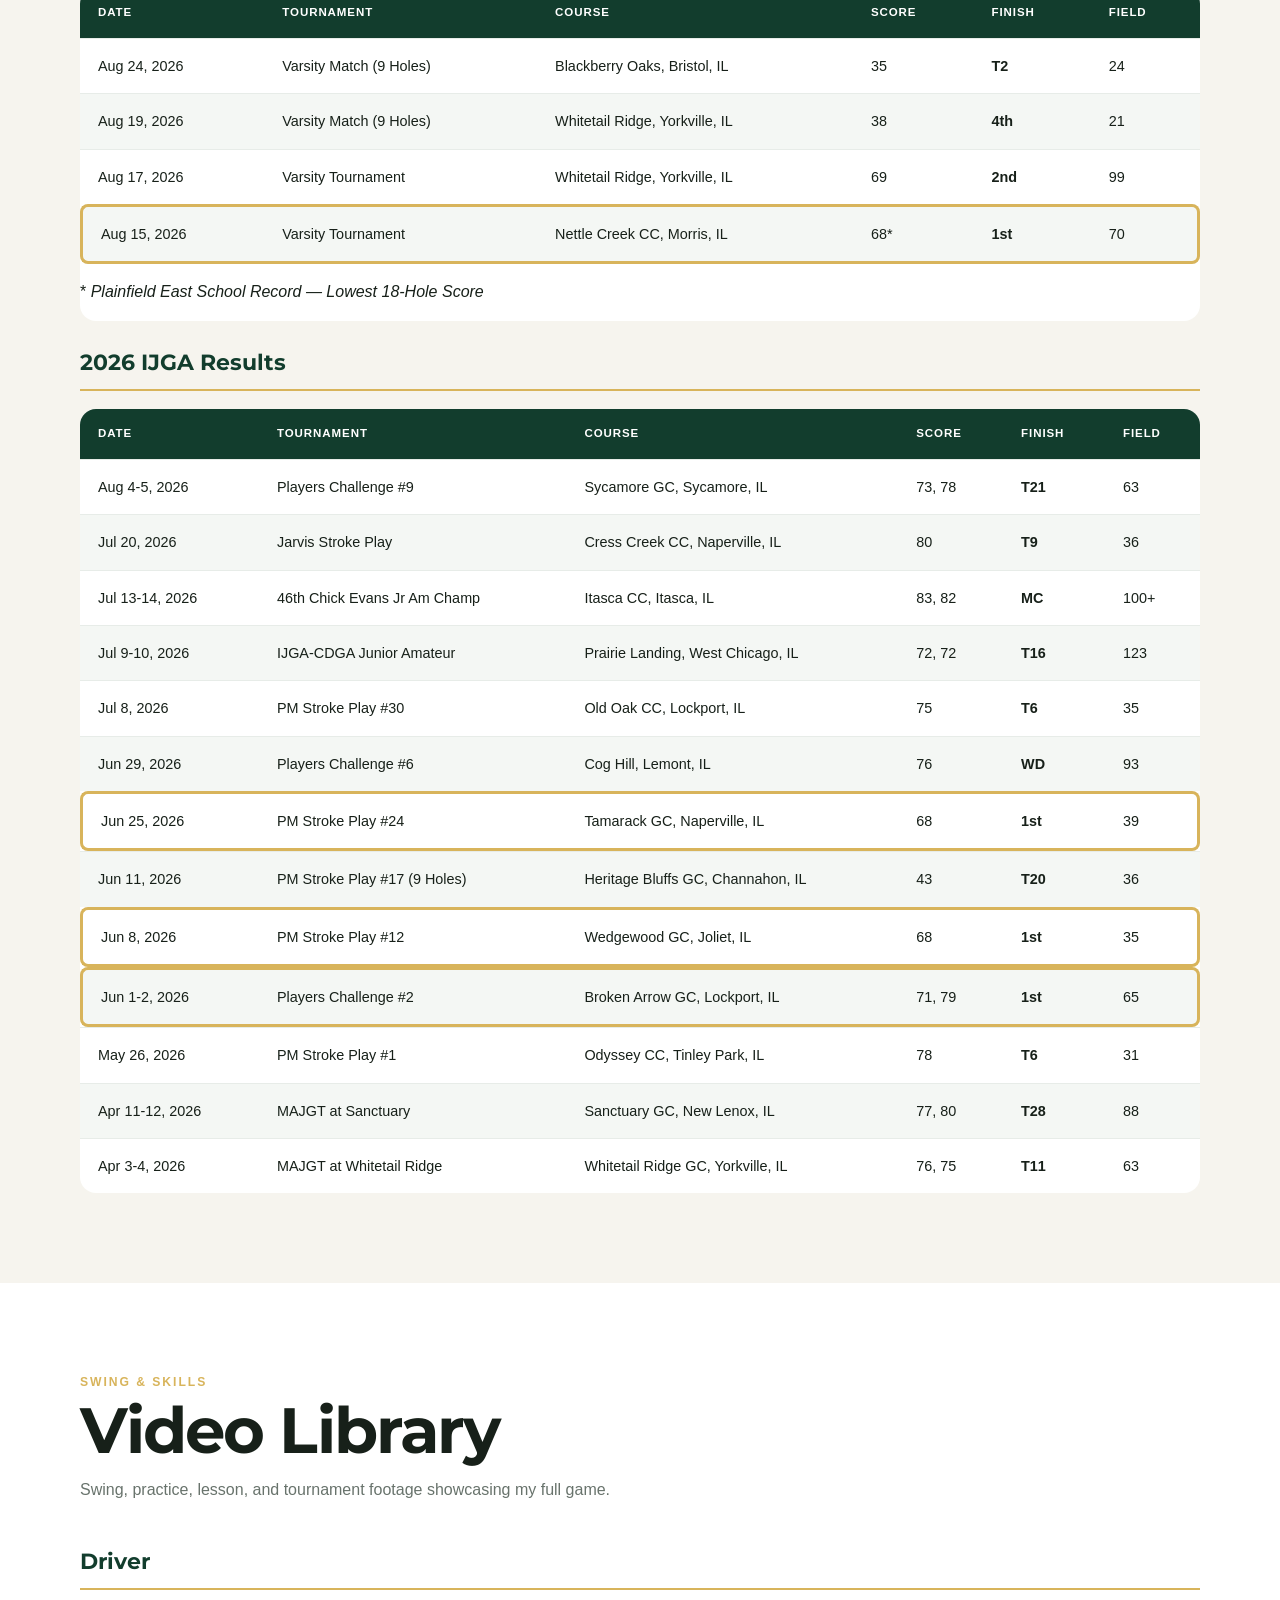
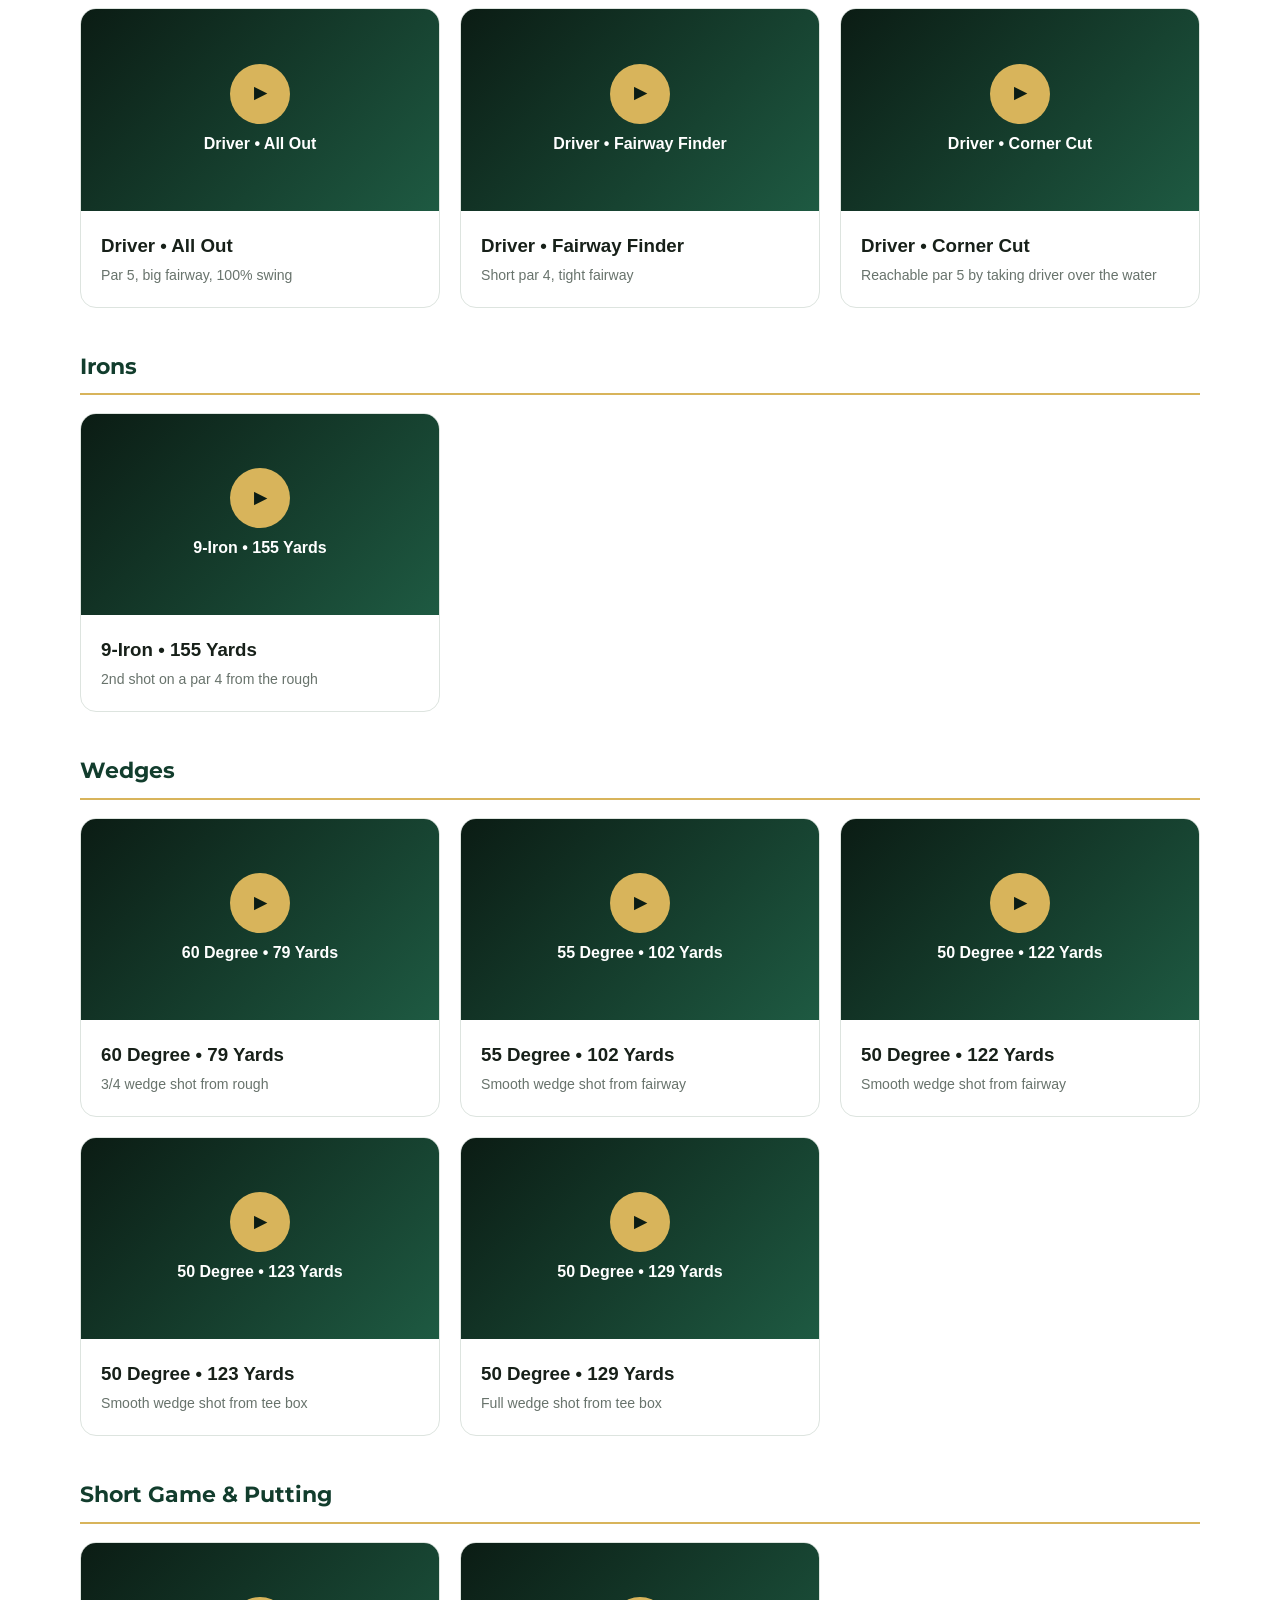
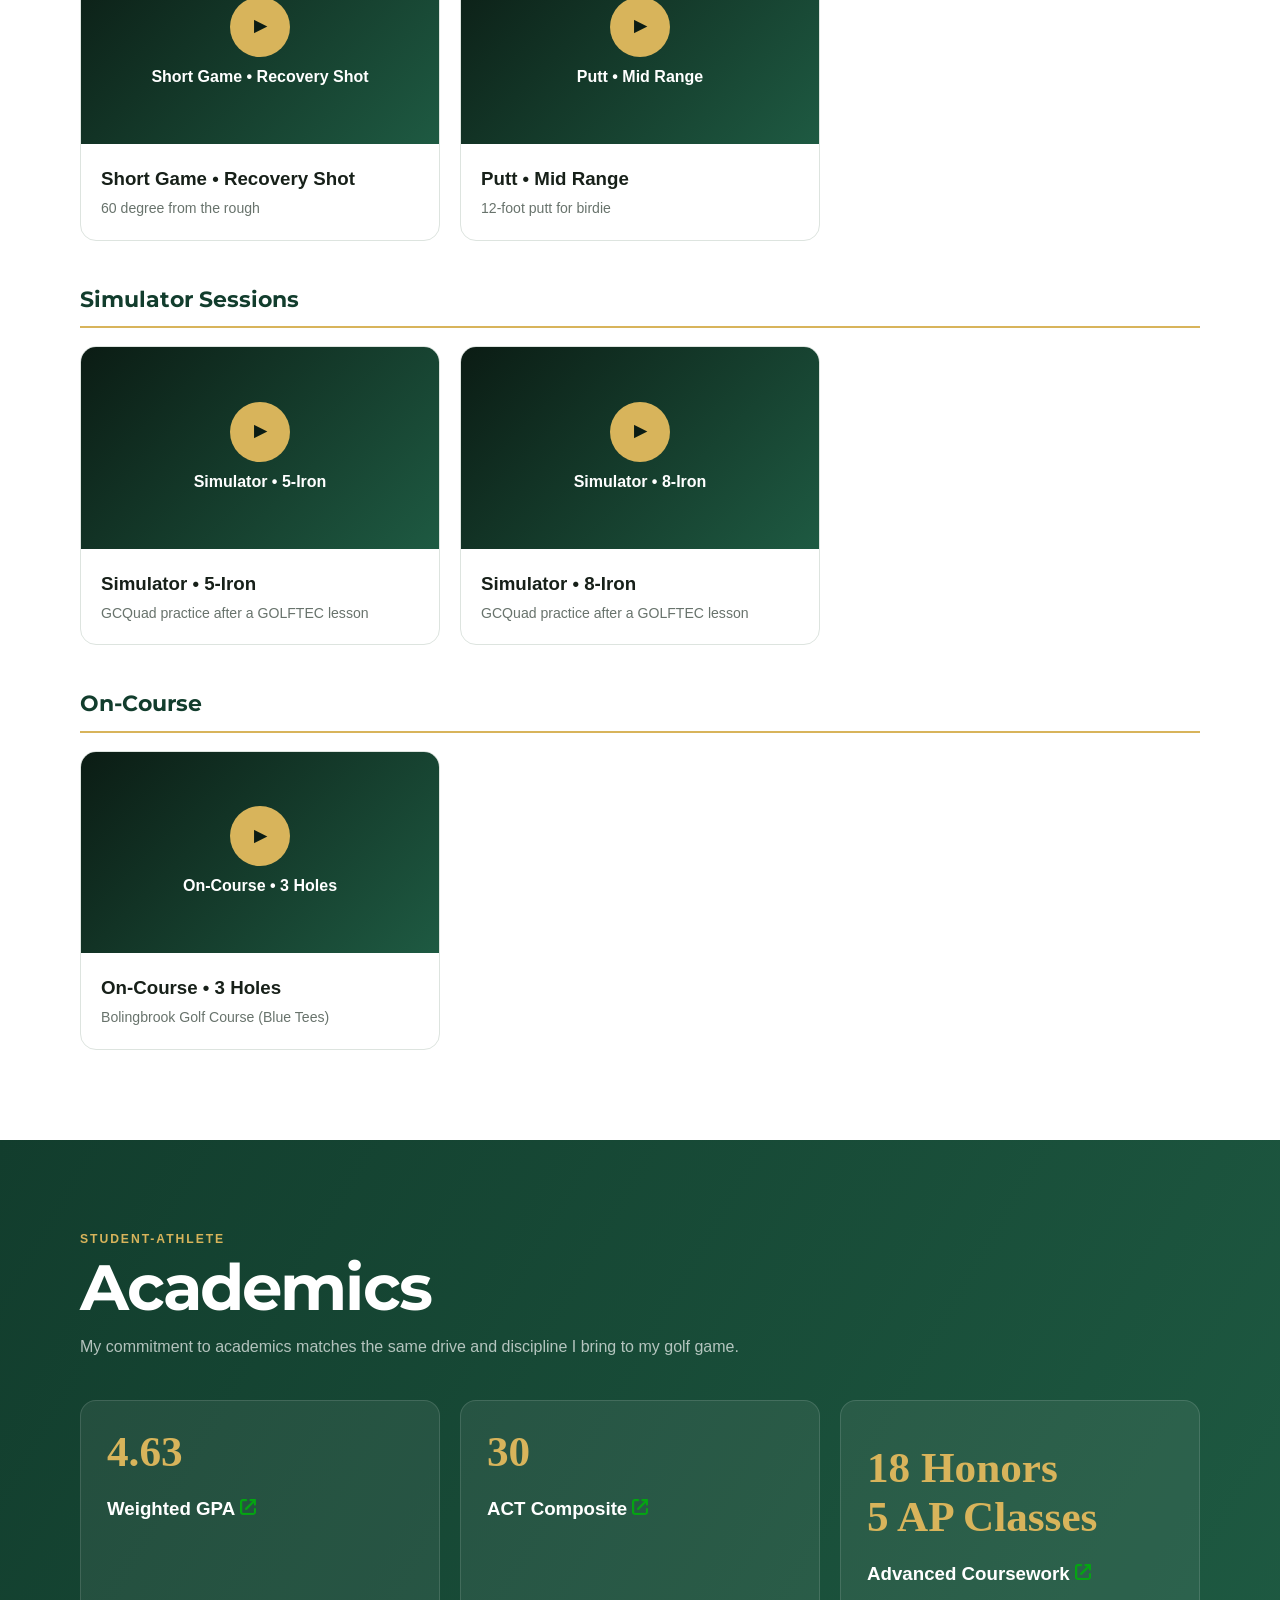
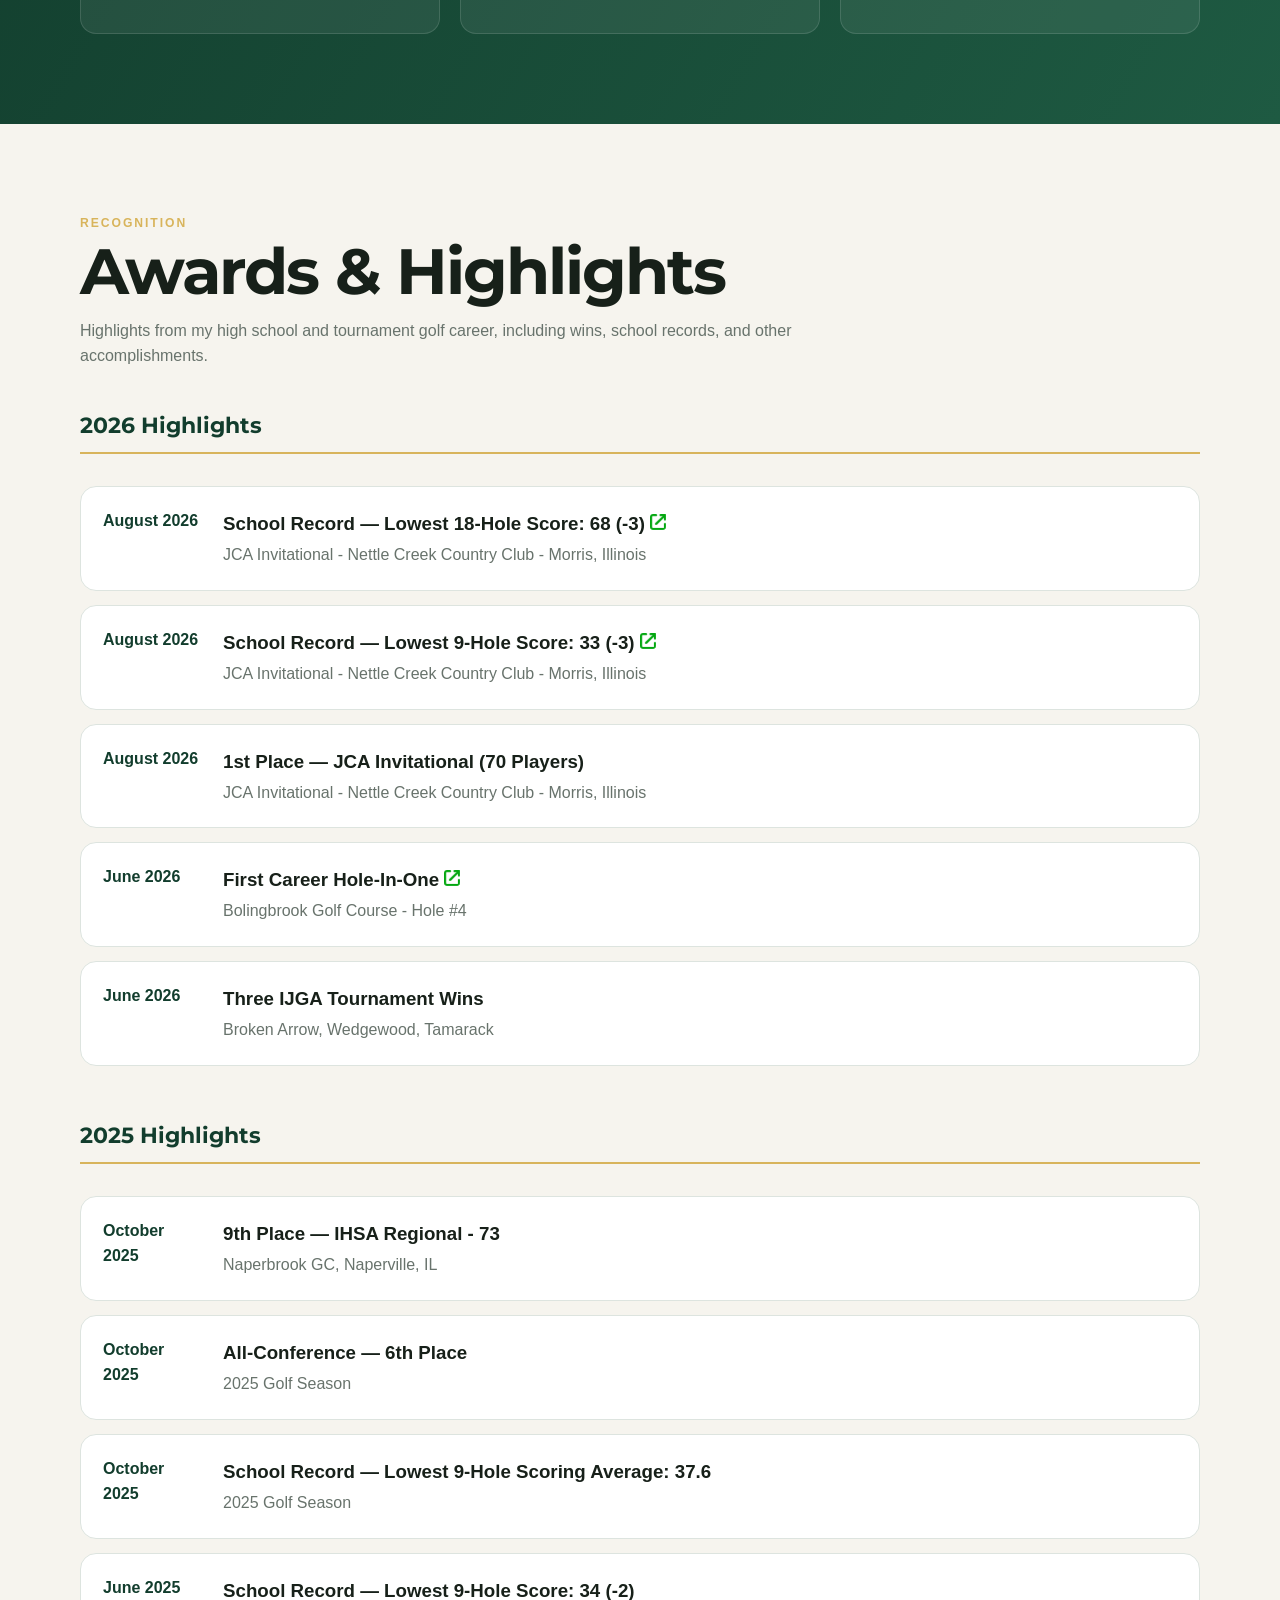
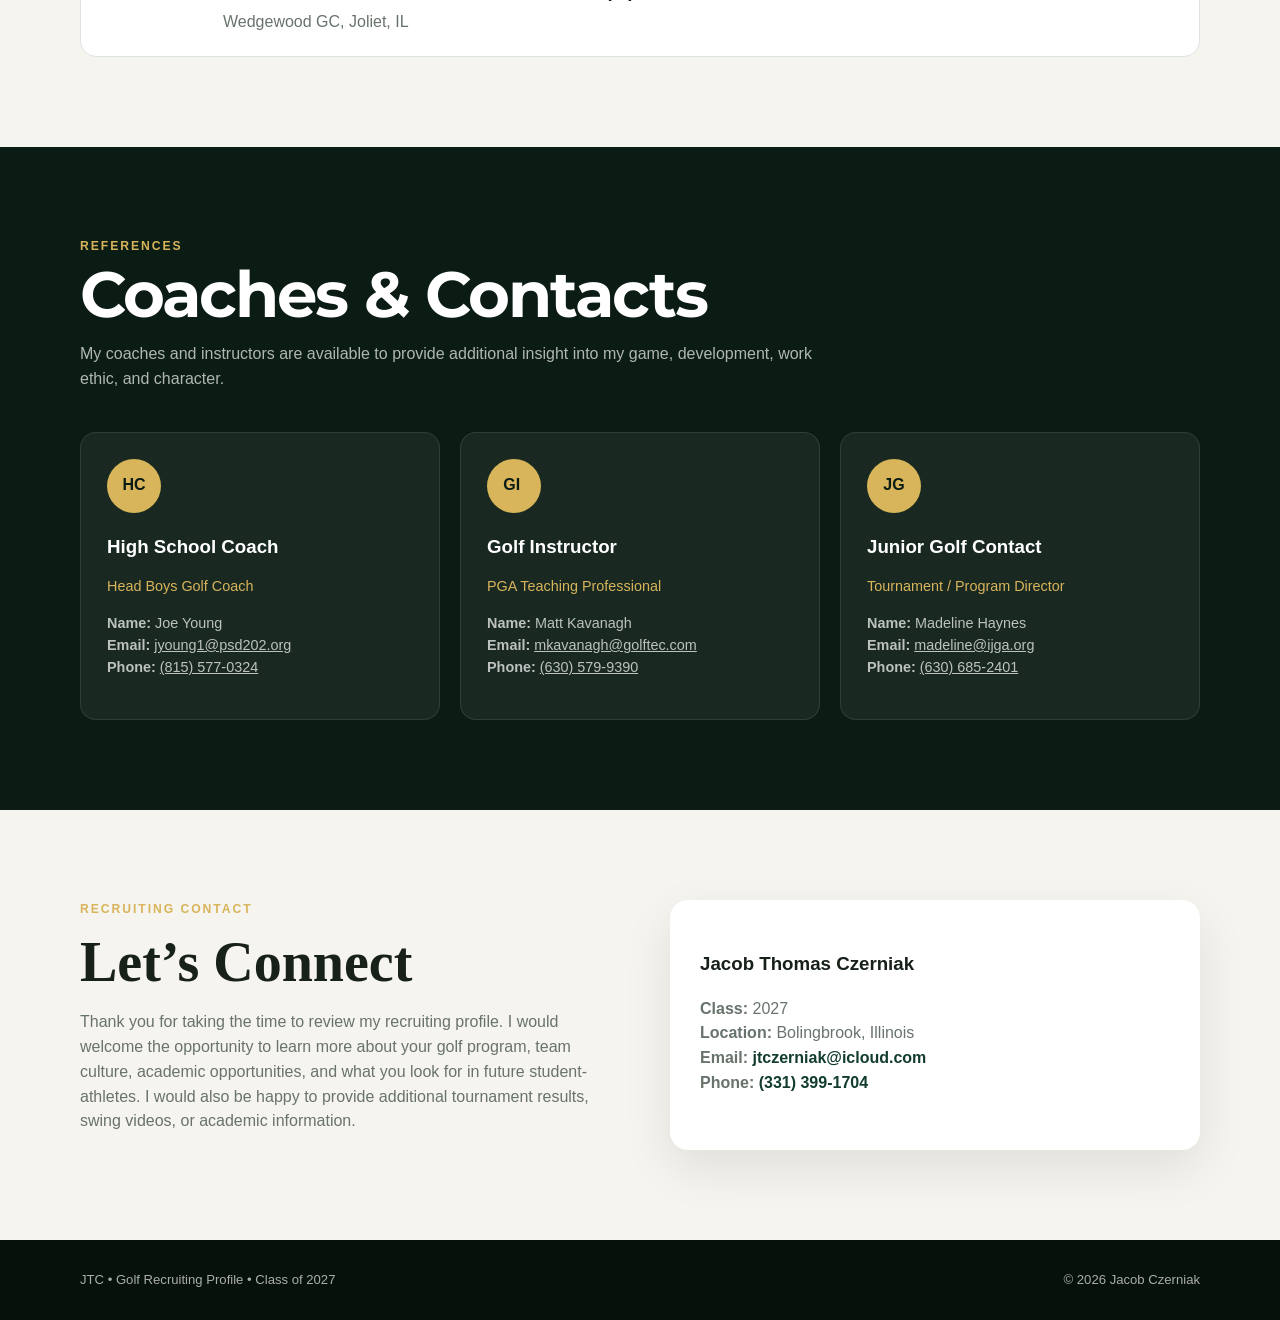
==== commit 256b3032: "Update index.html" ====
--- a/index.html
+++ b/index.html
@@ -306,7 +306,7 @@
                                     <td>93</td>
                                 </tr>
                                 <tr class="highlight-row">
-                                    <td>June 25, 2026</td>
+                                    <td>Jun 25, 2026</td>
                                     <td>PM Stroke Play #24</td>
                                     <td>Tamarack GC, Naperville, IL</td>
                                     <td>68 </td>
@@ -330,7 +330,7 @@
                                     <td>35 </td>
                                 </tr>
                                 <tr class="highlight-row">
-                                    <td>June 1-2, 2026</td>
+                                    <td>Jun 1-2, 2026</td>
                                     <td>Players Challenge #2</td>
                                     <td>Broken Arrow GC, Lockport, IL </td>
                                     <td>71, 79</td>
@@ -387,7 +387,7 @@
                             </div>
 							<div class="video video-trigger" data-video-id="co42avKPIJ4" role="button" tabindex="0" aria-label="Driver • Corner Cut">
                                 <div class="video-screen"><div><div class="play">▶</div>Driver • Corner Cut</div></div>
-                                <div class="video-copy"><h3>Driver • Corner Cut</h3><p>Reachable par 5 if you take driver over water</p></div>
+                                <div class="video-copy"><h3>Driver • Corner Cut</h3><p>Reachable par 5 by taking driver over the water</p></div>
                             </div>
                         </div>
                     </div>
@@ -395,9 +395,9 @@
                     <div class="video-group">
                         <h3 class="video-group-title">Irons</h3>
                         <div class="grid3">
-                            <div class="video video-trigger" data-video-id="rqQEga0qlac" role="button" tabindex="0" aria-label="9 Iron • 155 Yards">
-                                <div class="video-screen"><div><div class="play">▶</div>9 Iron • 155 Yards</div></div>
-                                <div class="video-copy"><h3>9 Iron • 155 Yards</h3><p>2nd shot on a par 4 from the rough</p></div>
+                            <div class="video video-trigger" data-video-id="rqQEga0qlac" role="button" tabindex="0" aria-label="9-Iron • 155 Yards">
+                                <div class="video-screen"><div><div class="play">▶</div>9-Iron • 155 Yards</div></div>
+                                <div class="video-copy"><h3>9-Iron • 155 Yards</h3><p>2nd shot on a par 4 from the rough</p></div>
                             </div>
                         </div>
                     </div>
@@ -436,7 +436,7 @@
                             </div>
                             <div class="video video-trigger" data-video-id="LTSlMaNPKFw" role="button" tabindex="0" aria-label="Play Driver — Down the Line video">
                                 <div class="video-screen"><div><div class="play">▶</div>Putt • Mid Range</div></div>
-                                <div class="video-copy"><h3>Putt • Mid Range</h3><p>12 foot putt for birdie</p>
+                                <div class="video-copy"><h3>Putt • Mid Range</h3><p>12-foot putt for birdie</p>
                                 </div>
                             </div>
                         </div>
@@ -445,13 +445,13 @@
                     <div class="video-group">
                         <h3 class="video-group-title">Simulator Sessions</h3>
                         <div class="grid3">
-                            <div class="video video-trigger" data-video-id="hWWY9I9Pt0s" role="button" tabindex="0" aria-label="Simulator • 5 Iron">
-                                <div class="video-screen"><div><div class="play">▶</div>Simulator • 5 Iron</div></div>
-                                <div class="video-copy"><h3>Simulator • 5 Iron</h3><p>GcQuad practice after a GOLFTEC lesson</p></div>
-                            </div>
-							<div class="video video-trigger" data-video-id="f0ZrorDP3MA" role="button" tabindex="0" aria-label="Simulator • 8 Iron">
-                                <div class="video-screen"><div><div class="play">▶</div>Simulator • 8 Iron</div></div>
-                                <div class="video-copy"><h3>Simulator • 8 Iron</h3><p>GcQuad practice after a GOLFTEC lesson</p></div>
+                            <div class="video video-trigger" data-video-id="hWWY9I9Pt0s" role="button" tabindex="0" aria-label="Simulator • 5-Iron">
+                                <div class="video-screen"><div><div class="play">▶</div>Simulator • 5-Iron</div></div>
+                                <div class="video-copy"><h3>Simulator • 5-Iron</h3><p>GCQuad practice after a GOLFTEC lesson</p></div>
+                            </div>
+							<div class="video video-trigger" data-video-id="f0ZrorDP3MA" role="button" tabindex="0" aria-label="Simulator • 8-Iron">
+                                <div class="video-screen"><div><div class="play">▶</div>Simulator • 8-Iron</div></div>
+                                <div class="video-copy"><h3>Simulator • 8-Iron</h3><p>GCQuad practice after a GOLFTEC lesson</p></div>
                             </div>
                         </div>
                     </div>
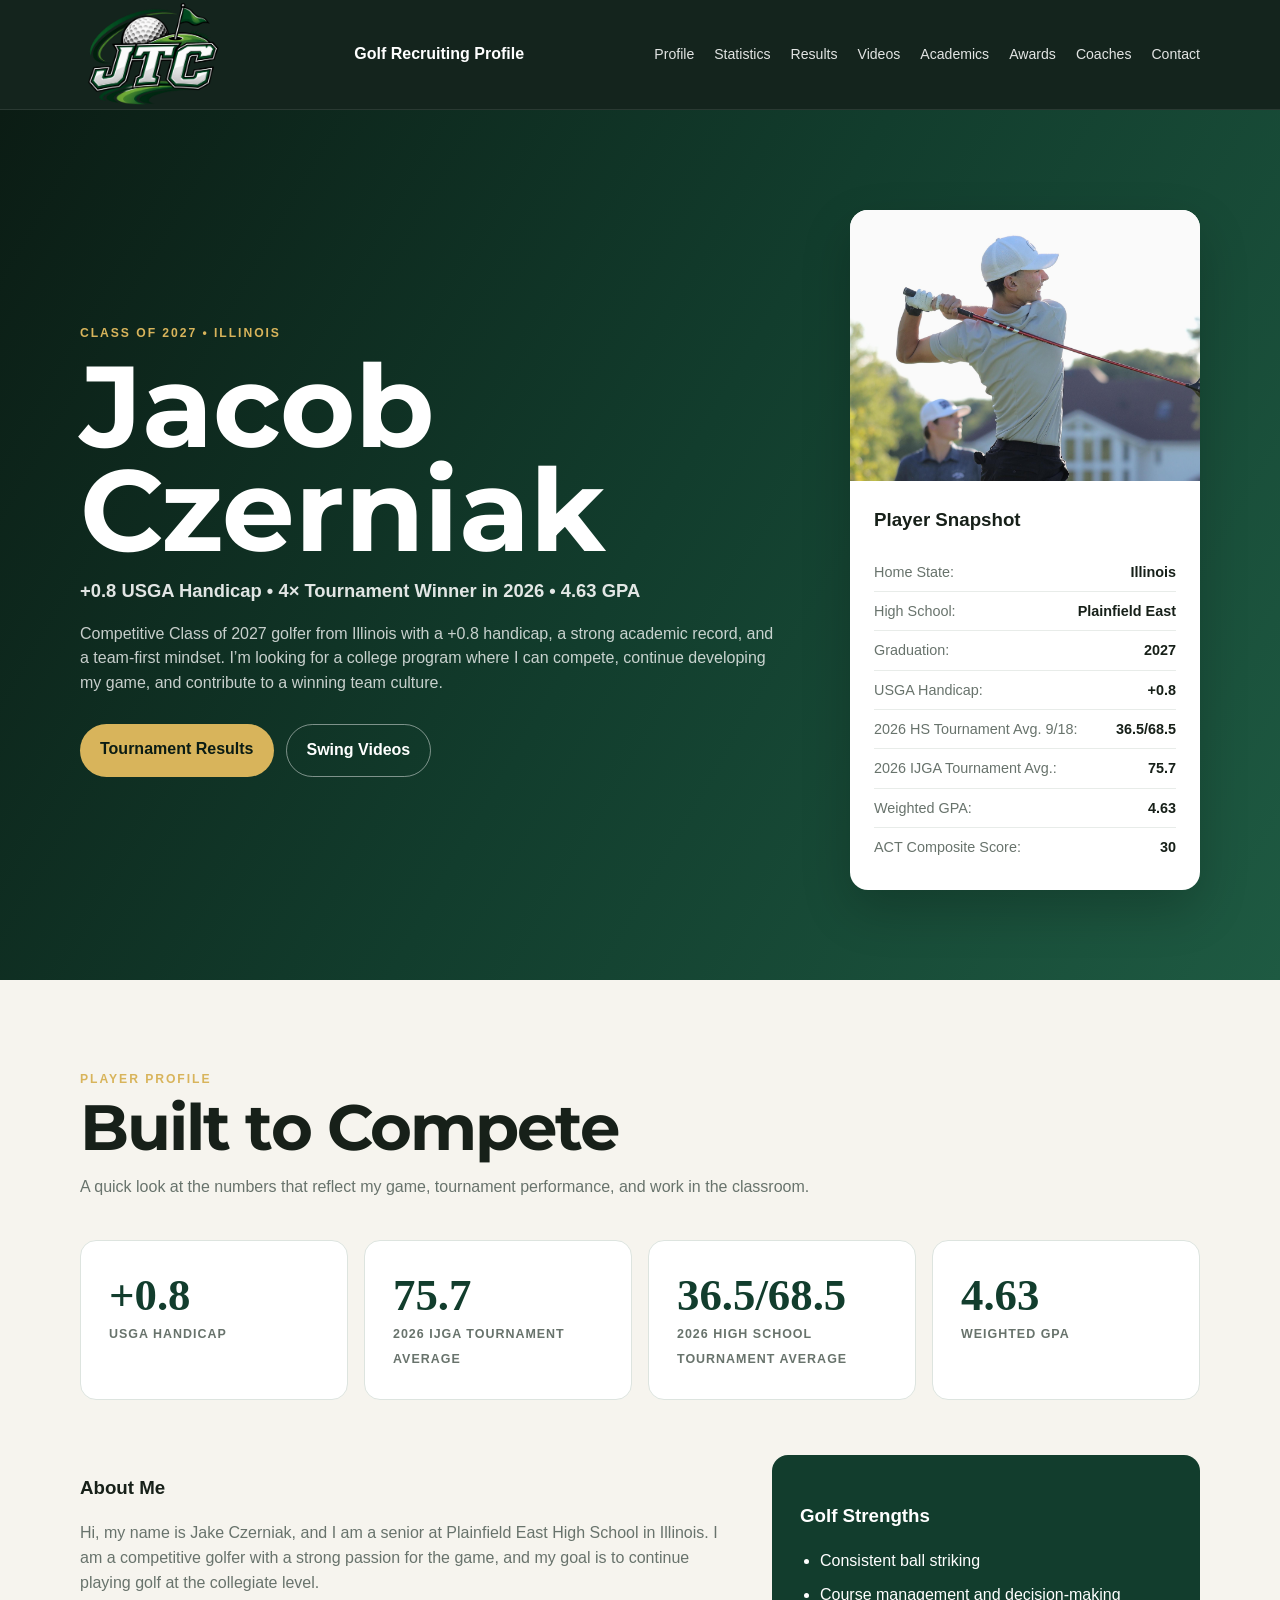
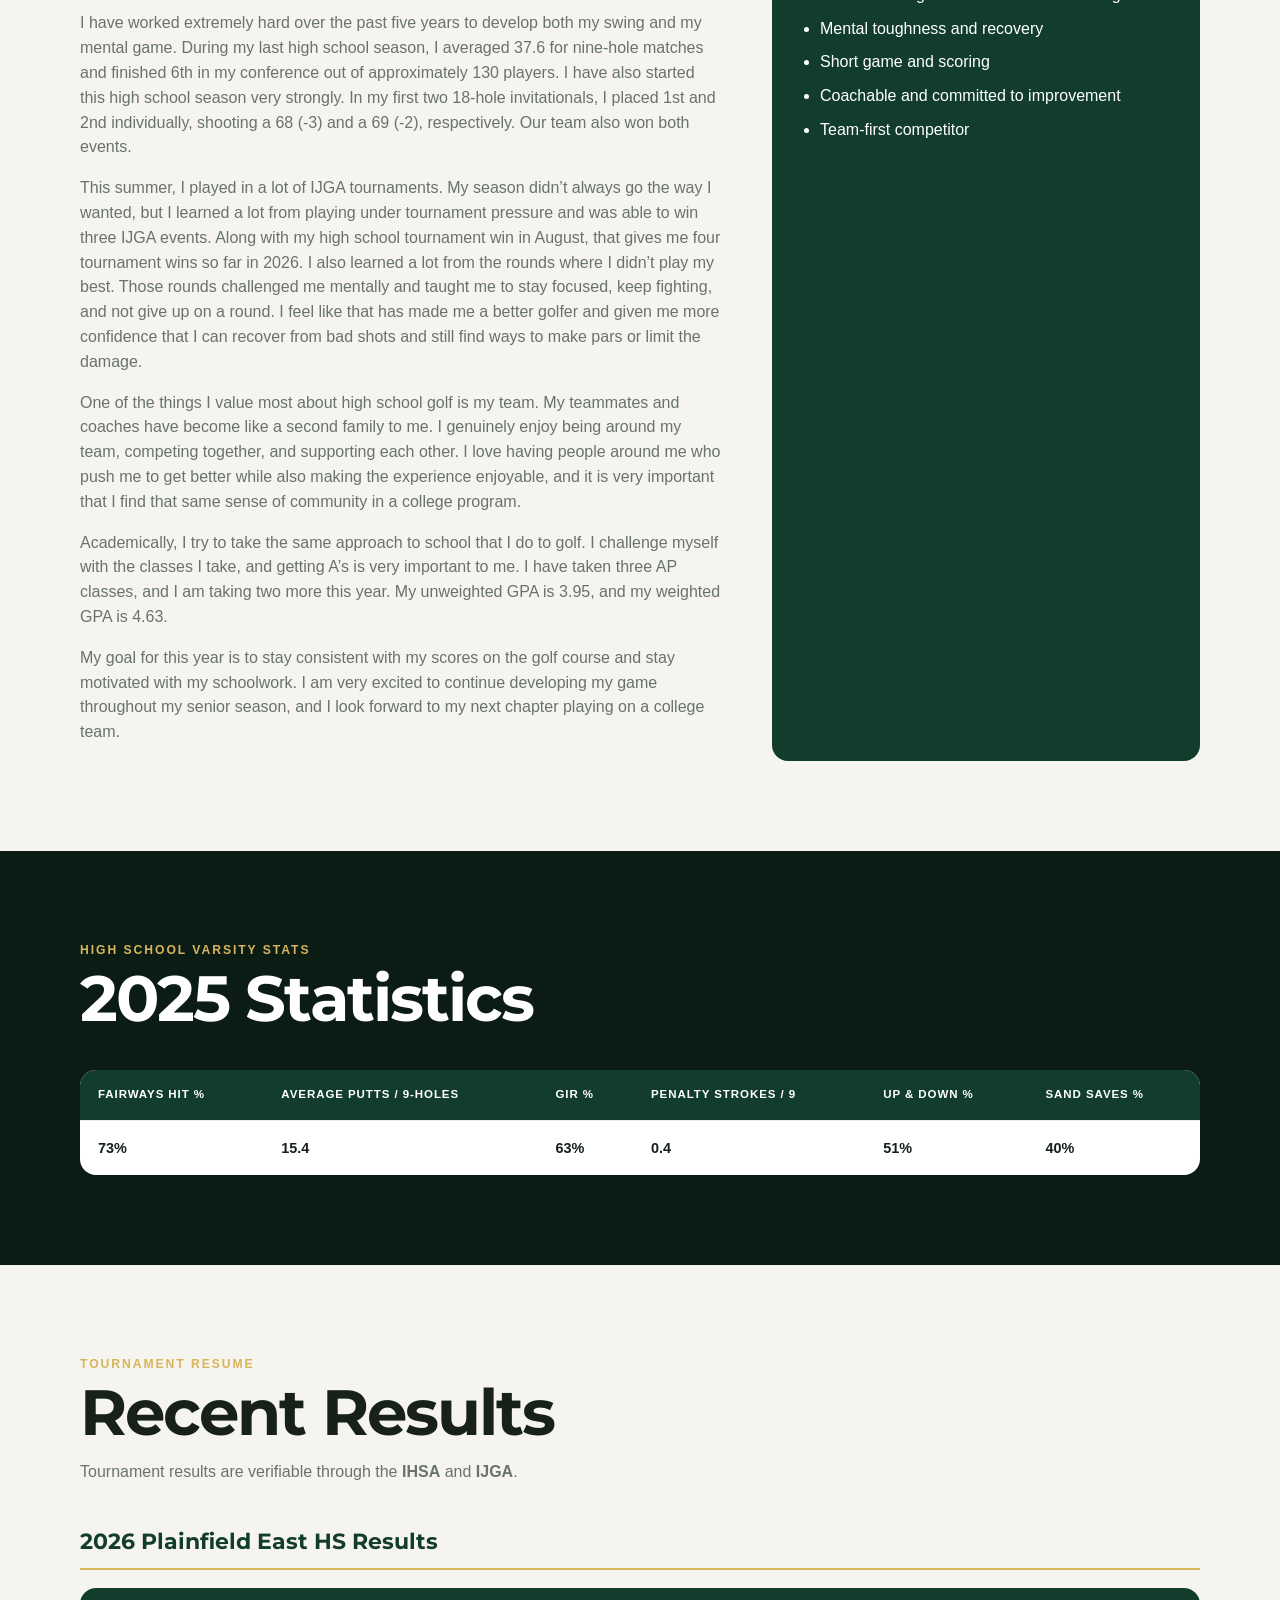
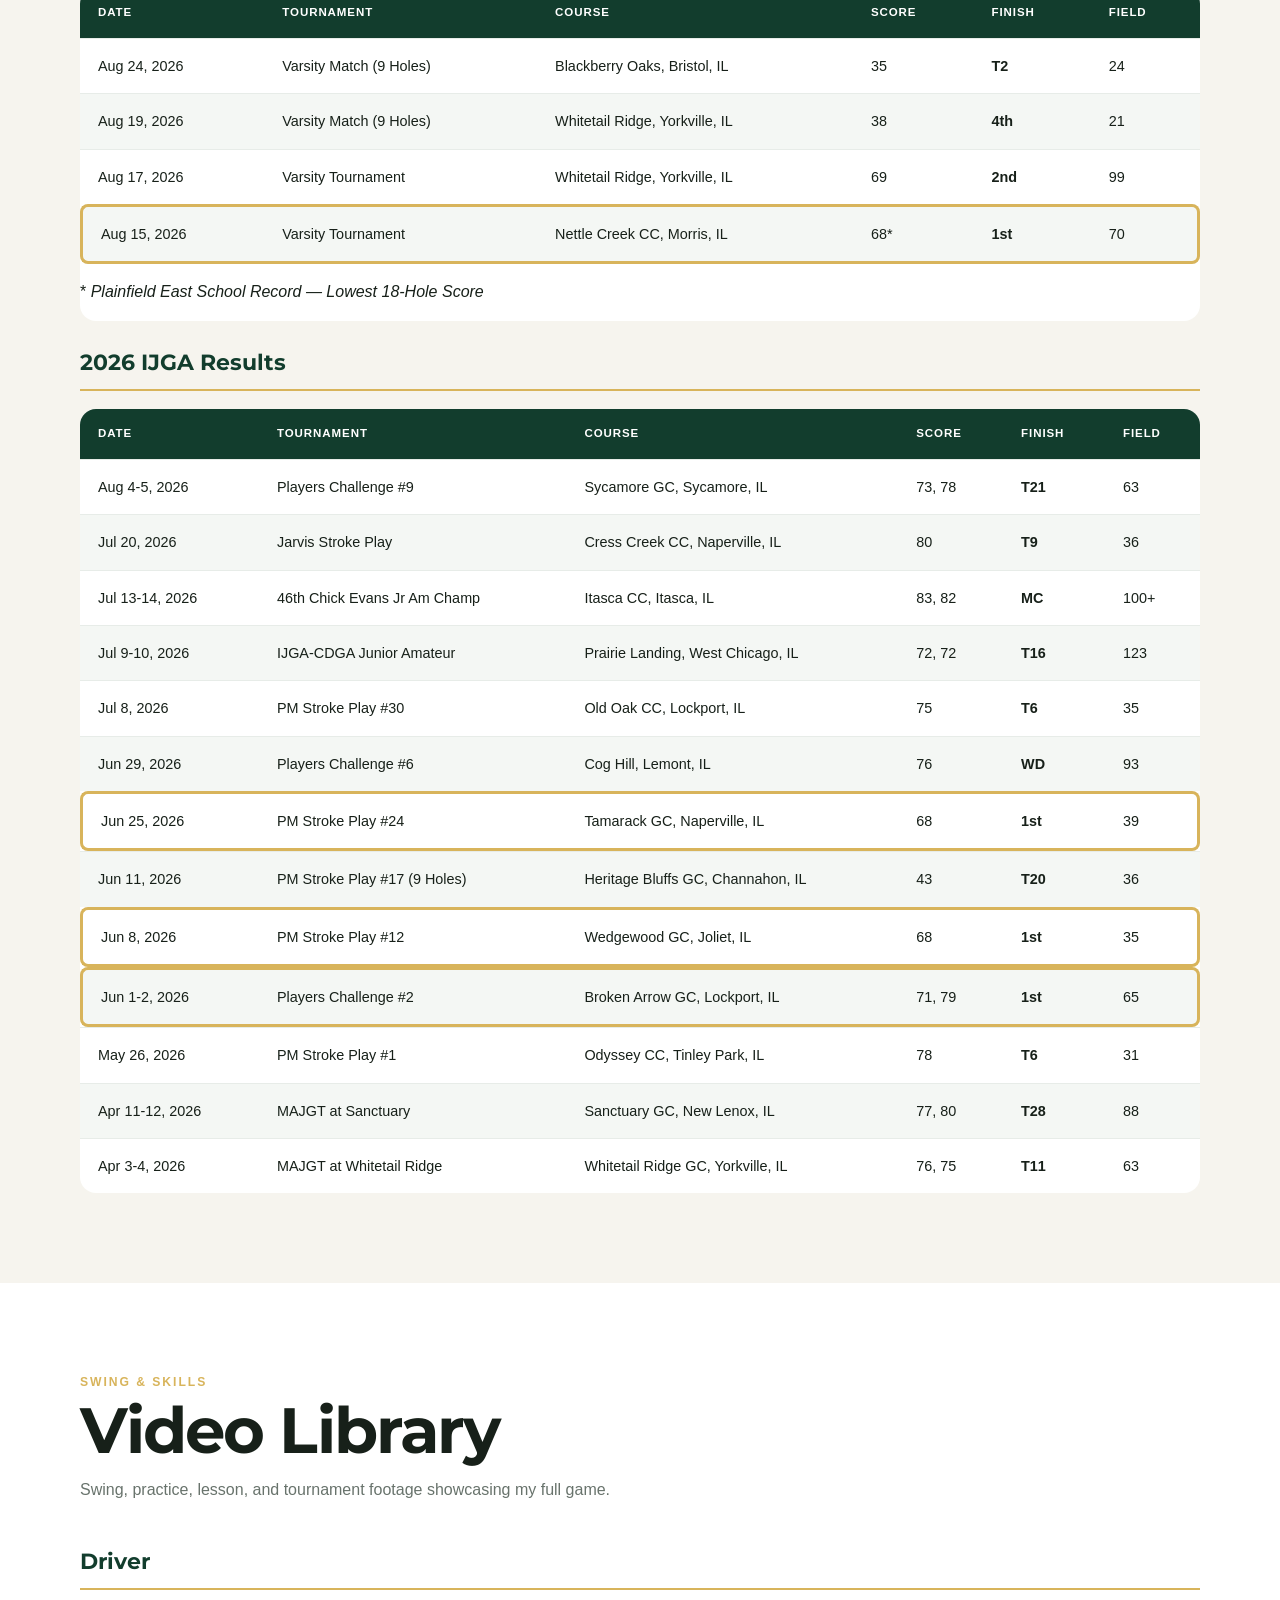
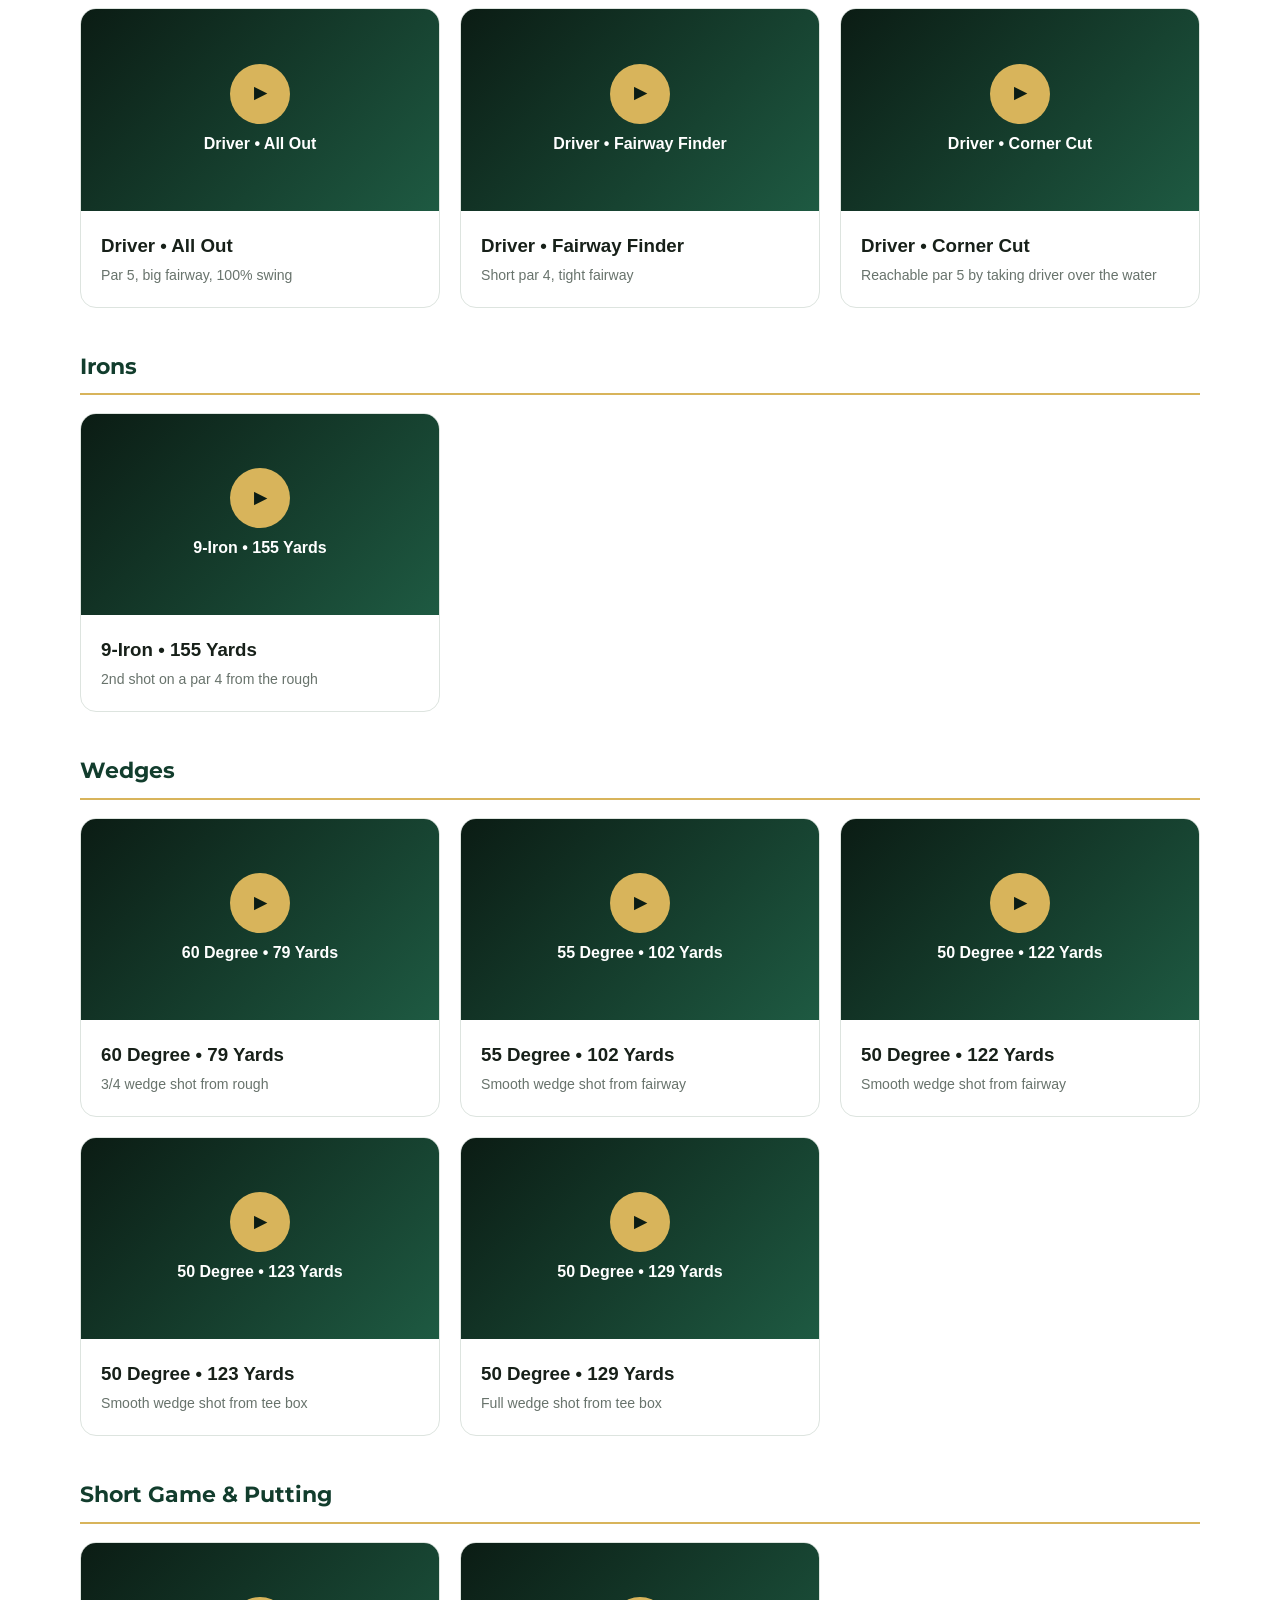
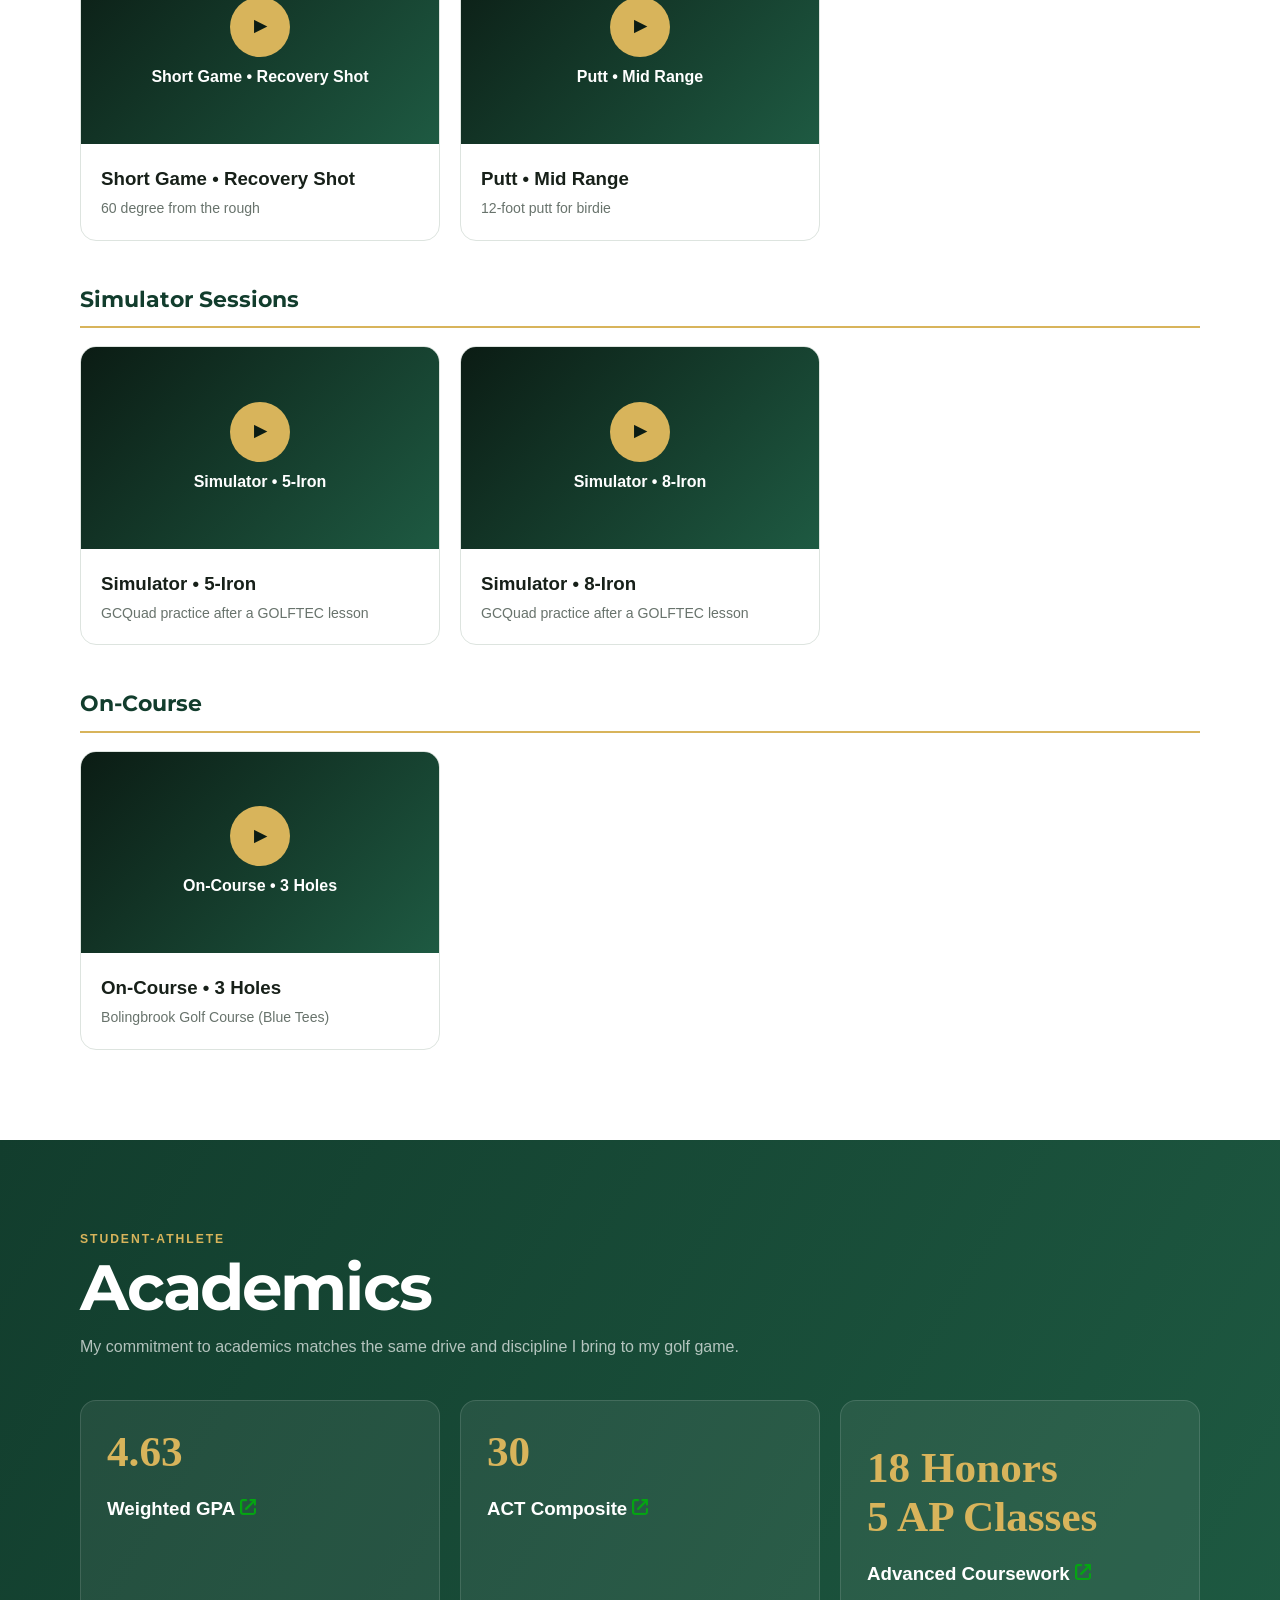
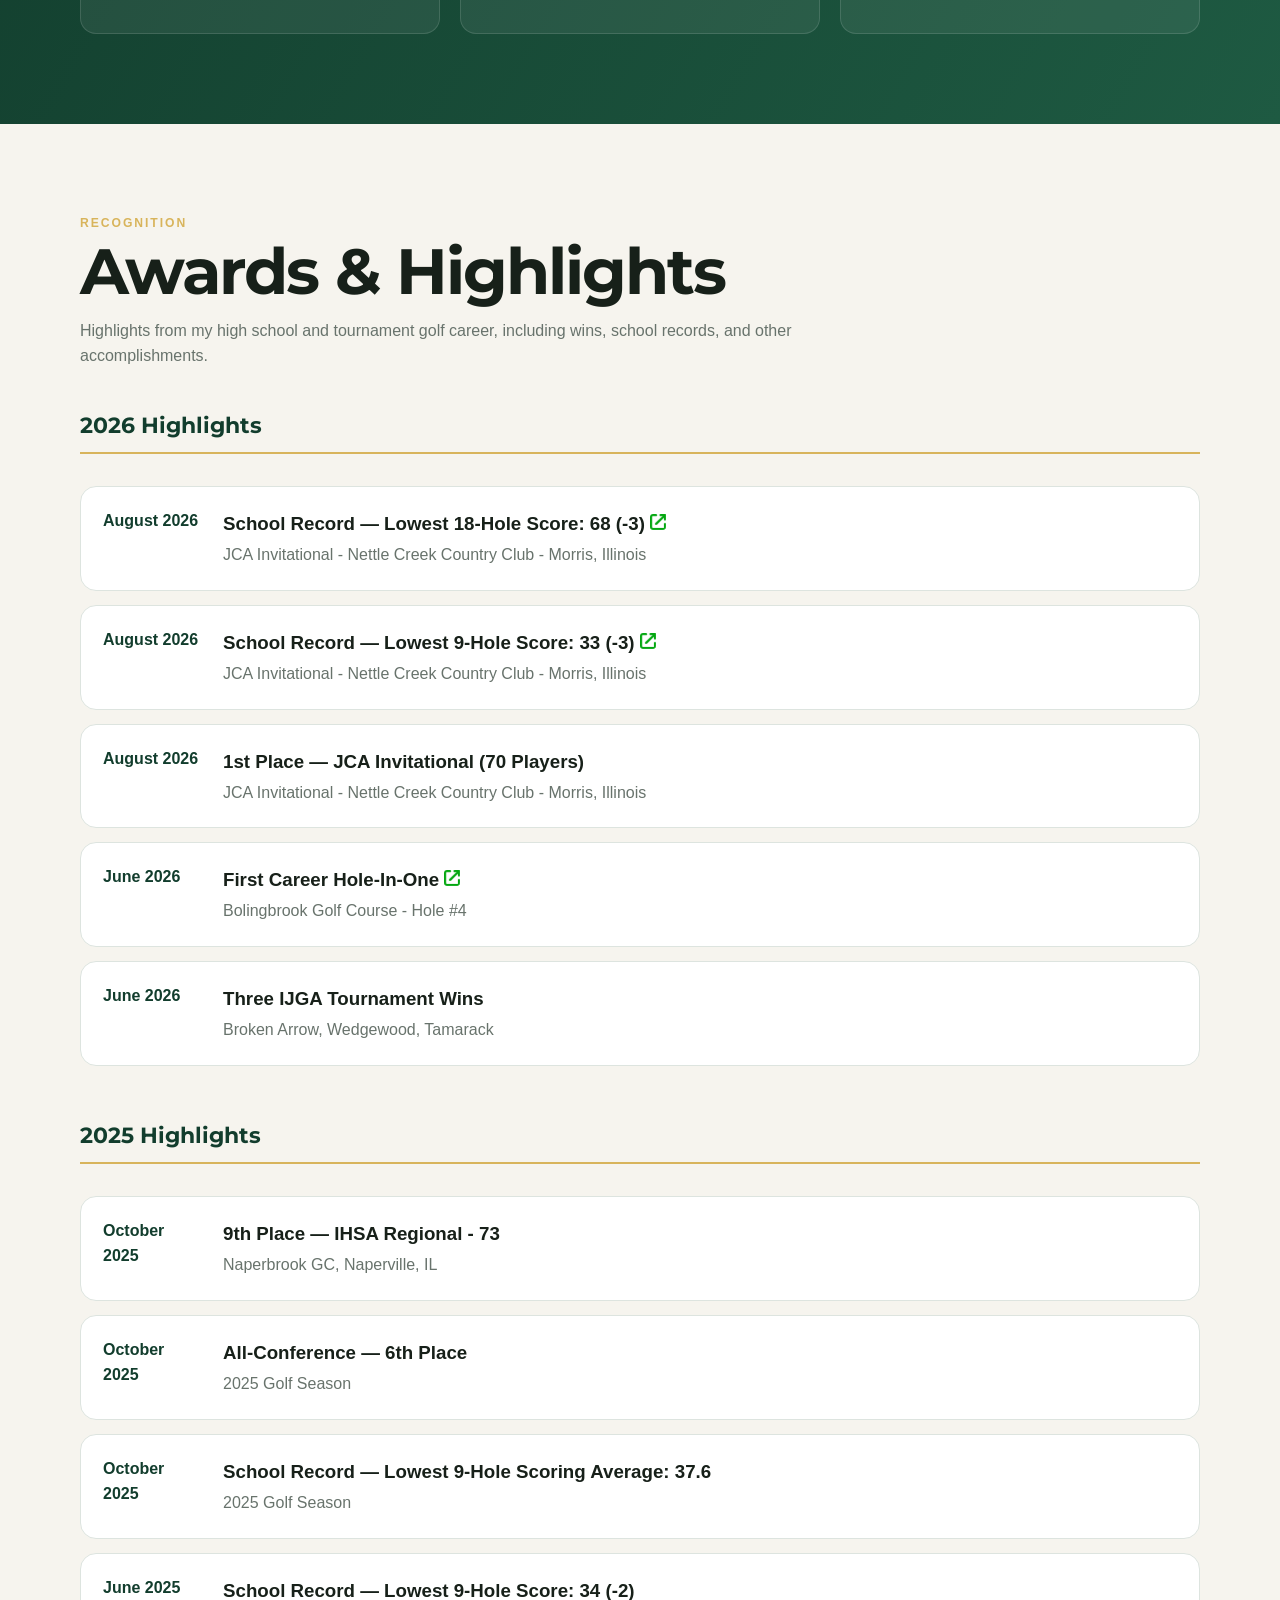
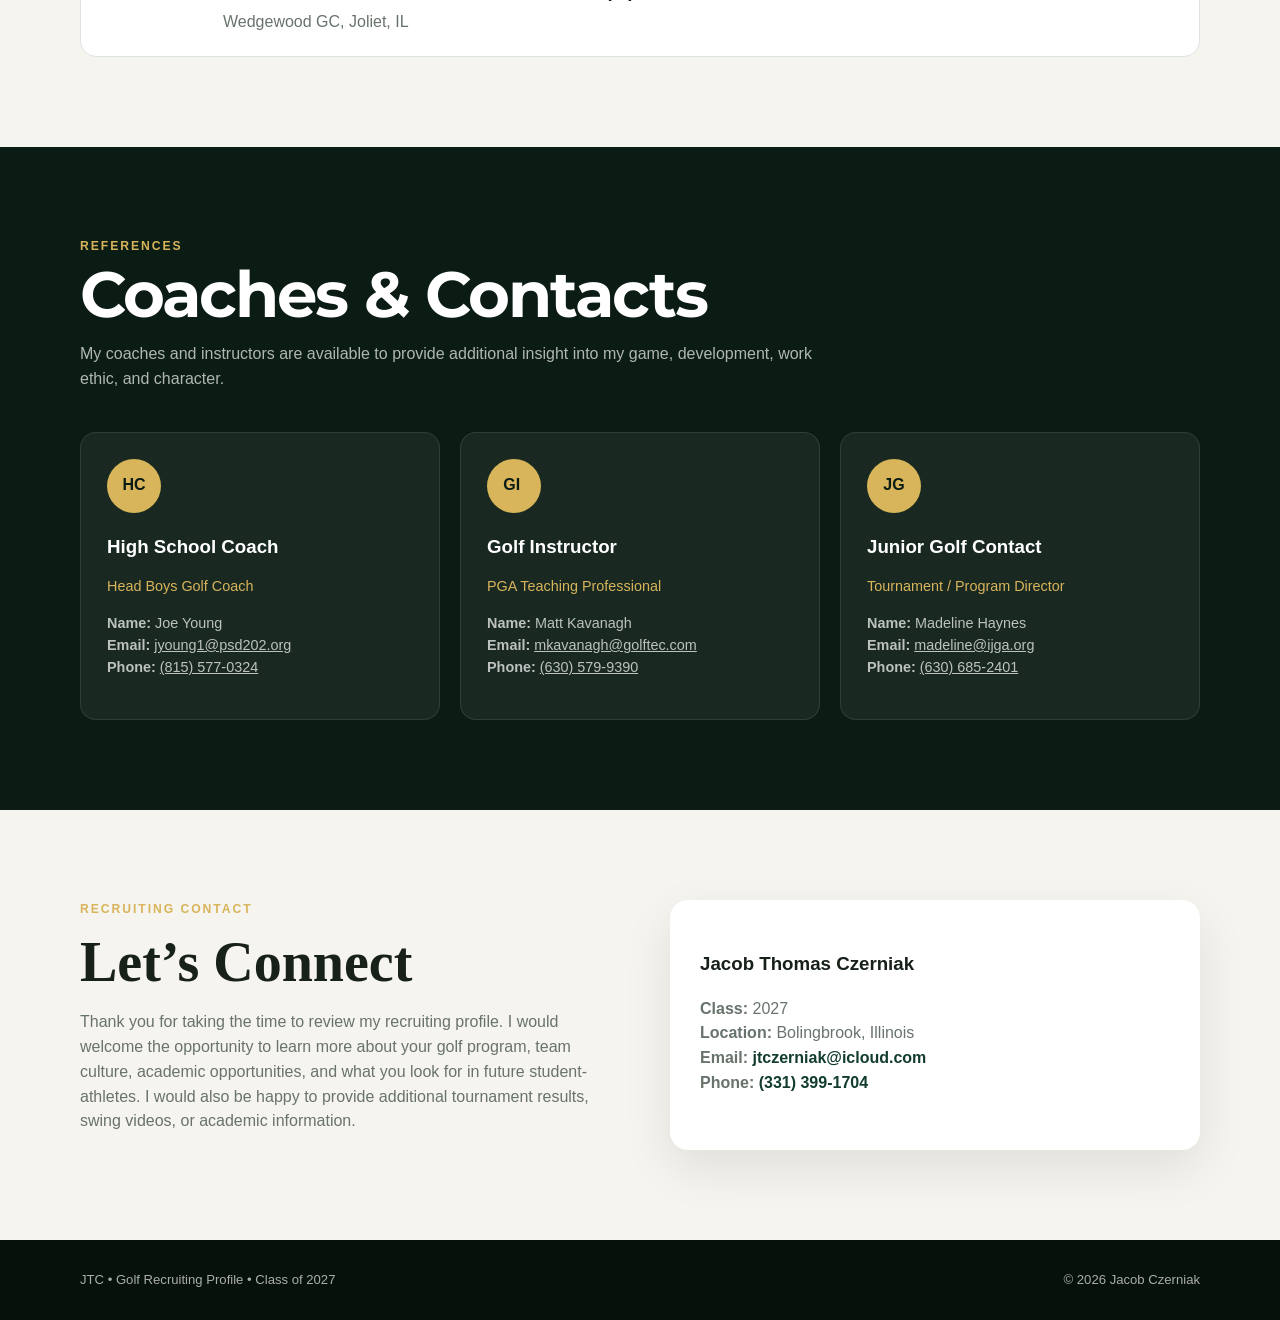
==== commit 45372e8e: "Update index.html" ====
--- a/index.html
+++ b/index.html
@@ -169,7 +169,7 @@
                             <thead>
                                 <tr>
                                     <th>Fairways Hit %</th>
-                                    <th>Average Putts / Hole</th>
+                                    <th>Average Putts / 9-Holes</th>
                                     <th>GIR %</th>
                                     <th>Penalty Strokes / 9</th>
                                     <th>Up &amp; Down %</th>
@@ -179,7 +179,7 @@
                             <tbody>
                                 <tr>
                                     <td><strong>73%</strong></td>
-                                    <td><strong>1.9</strong></td>
+                                    <td><strong>15.4</strong></td>
                                     <td><strong>63%</strong></td>
                                     <td><strong>0.4</strong></td>
                                     <td><strong>51%</strong></td>
